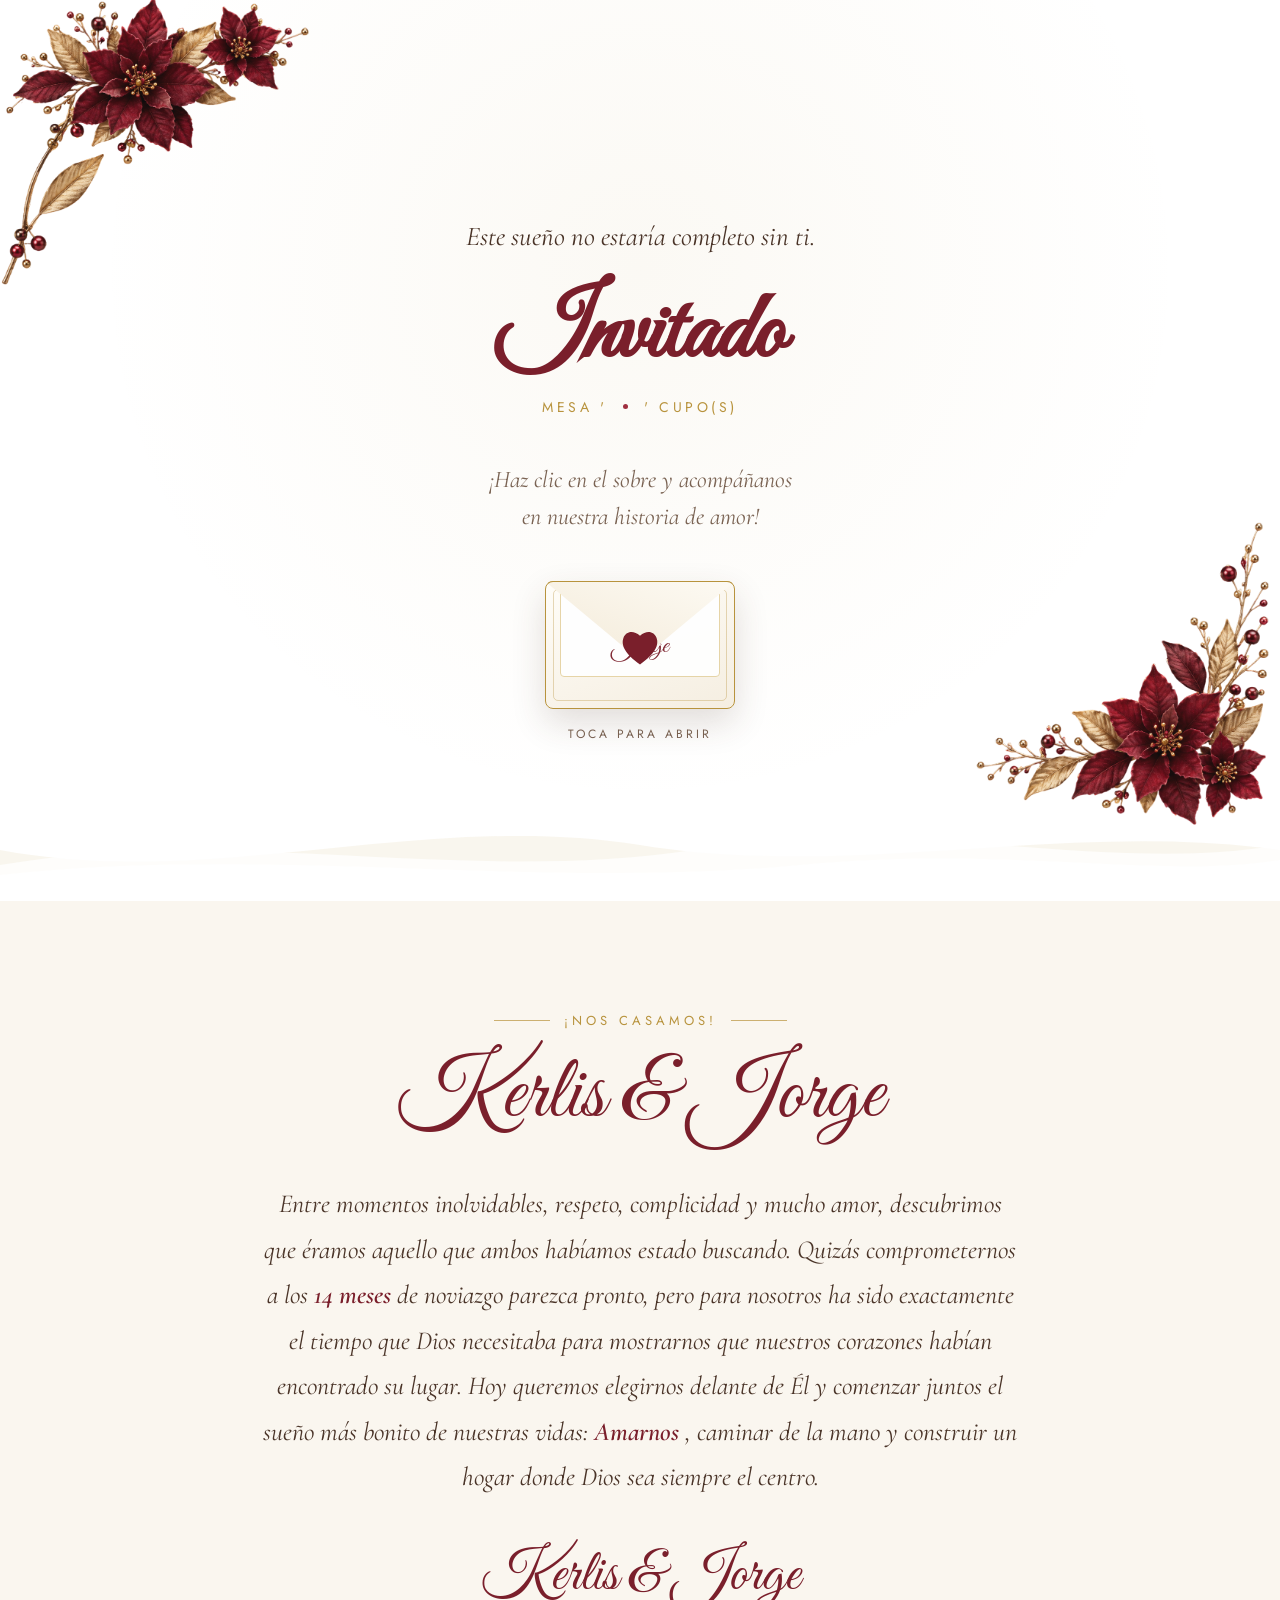
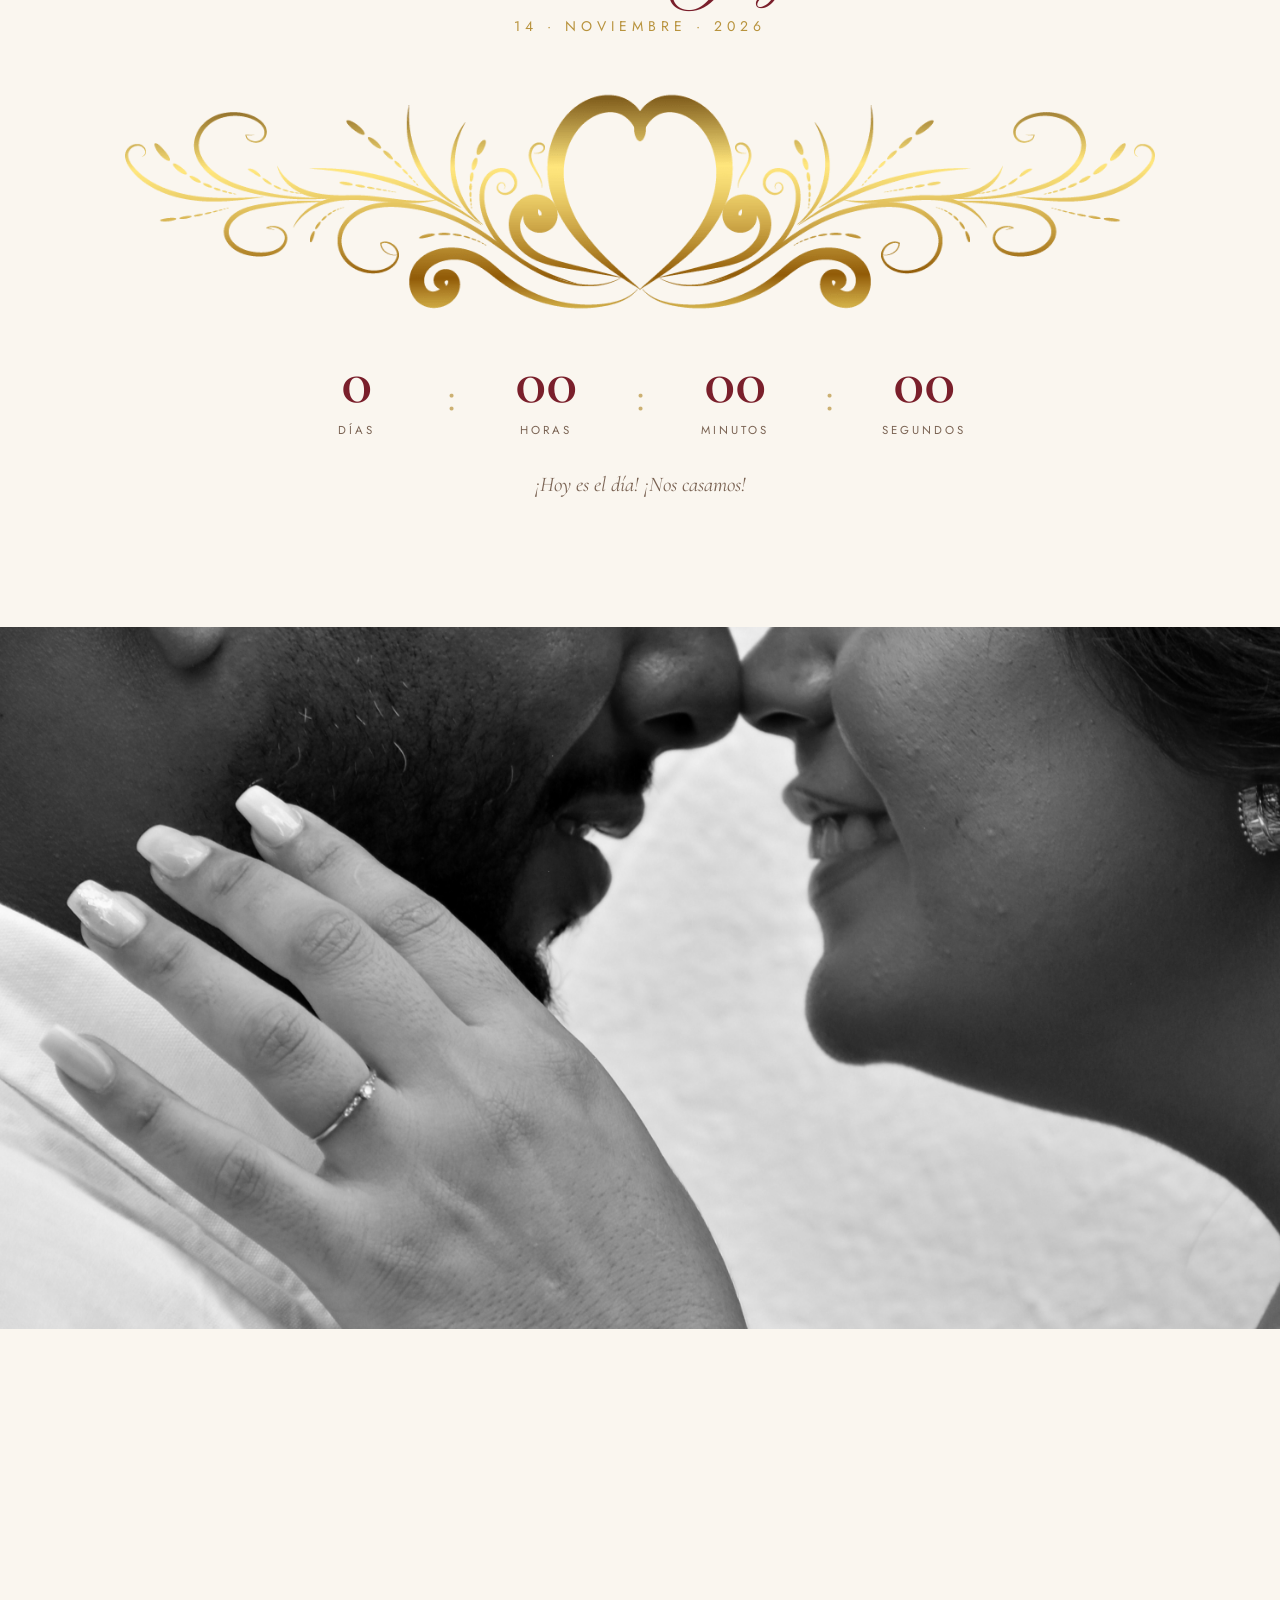
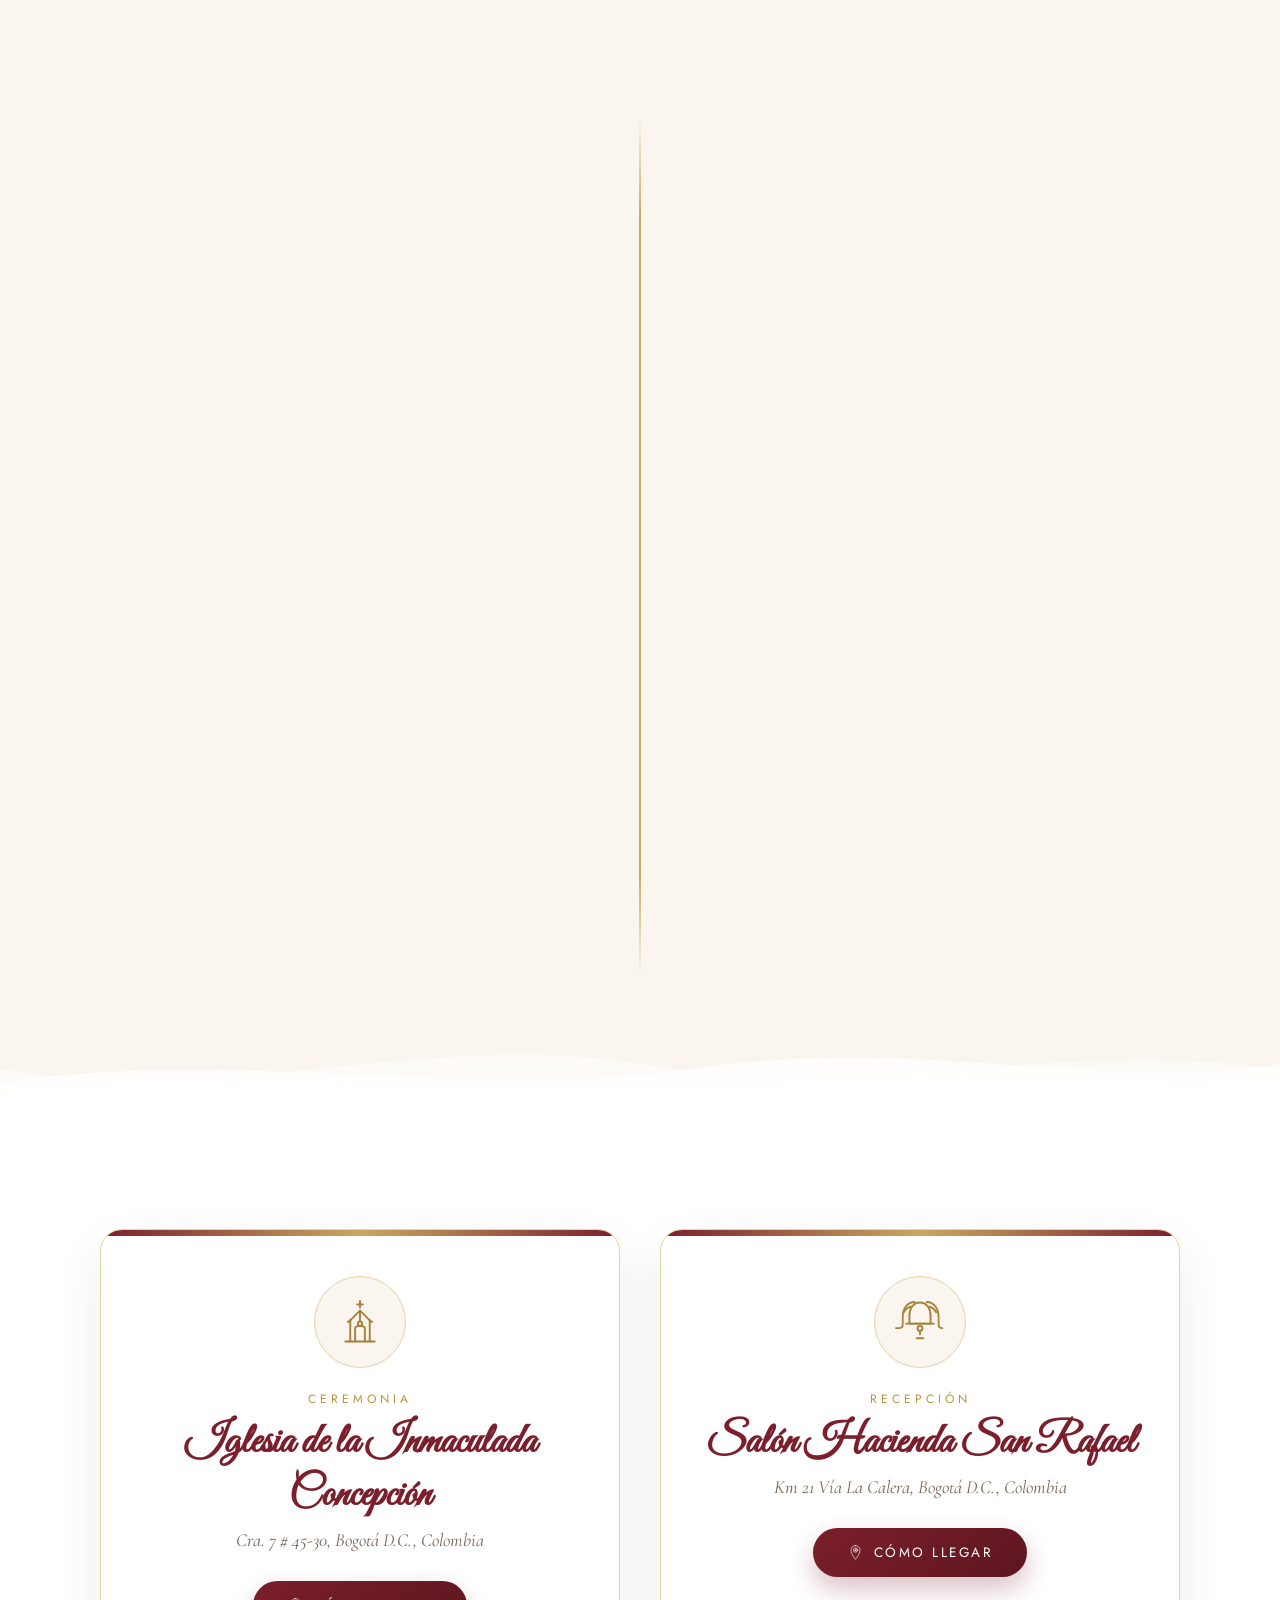
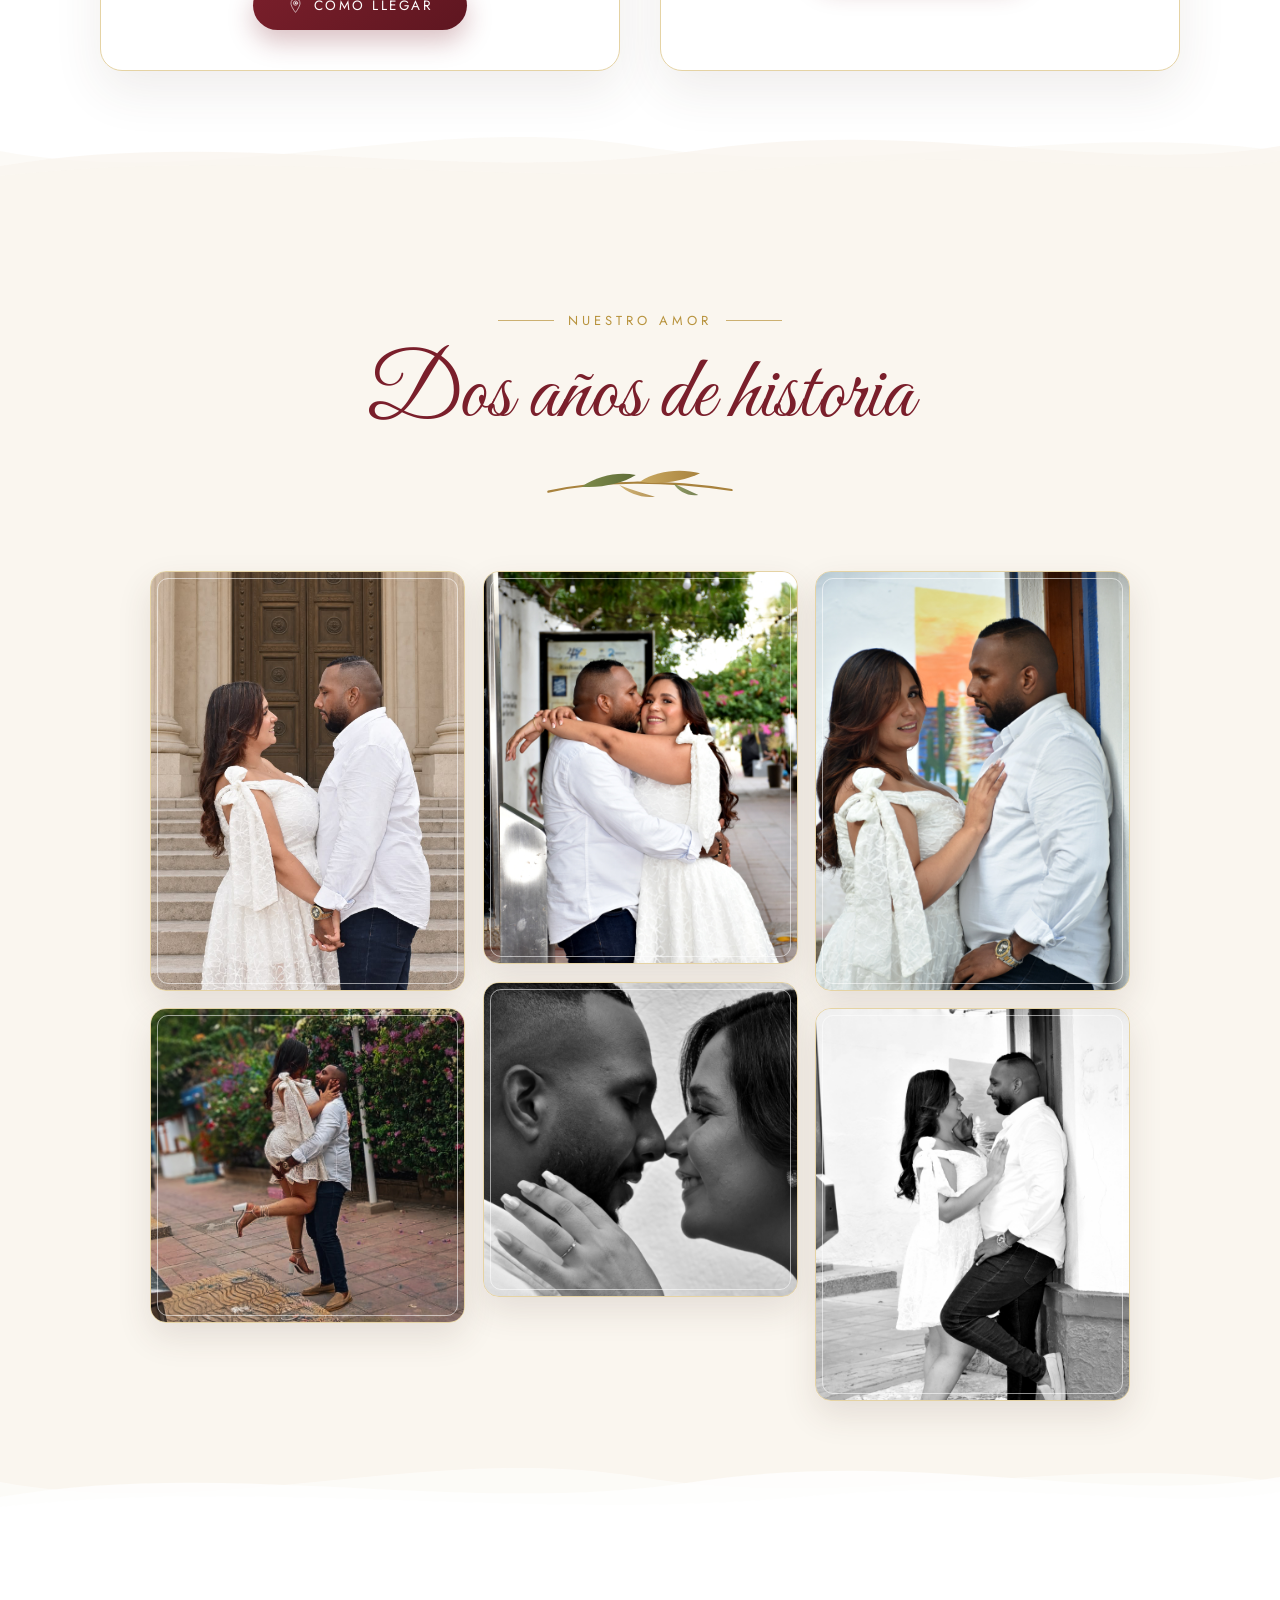
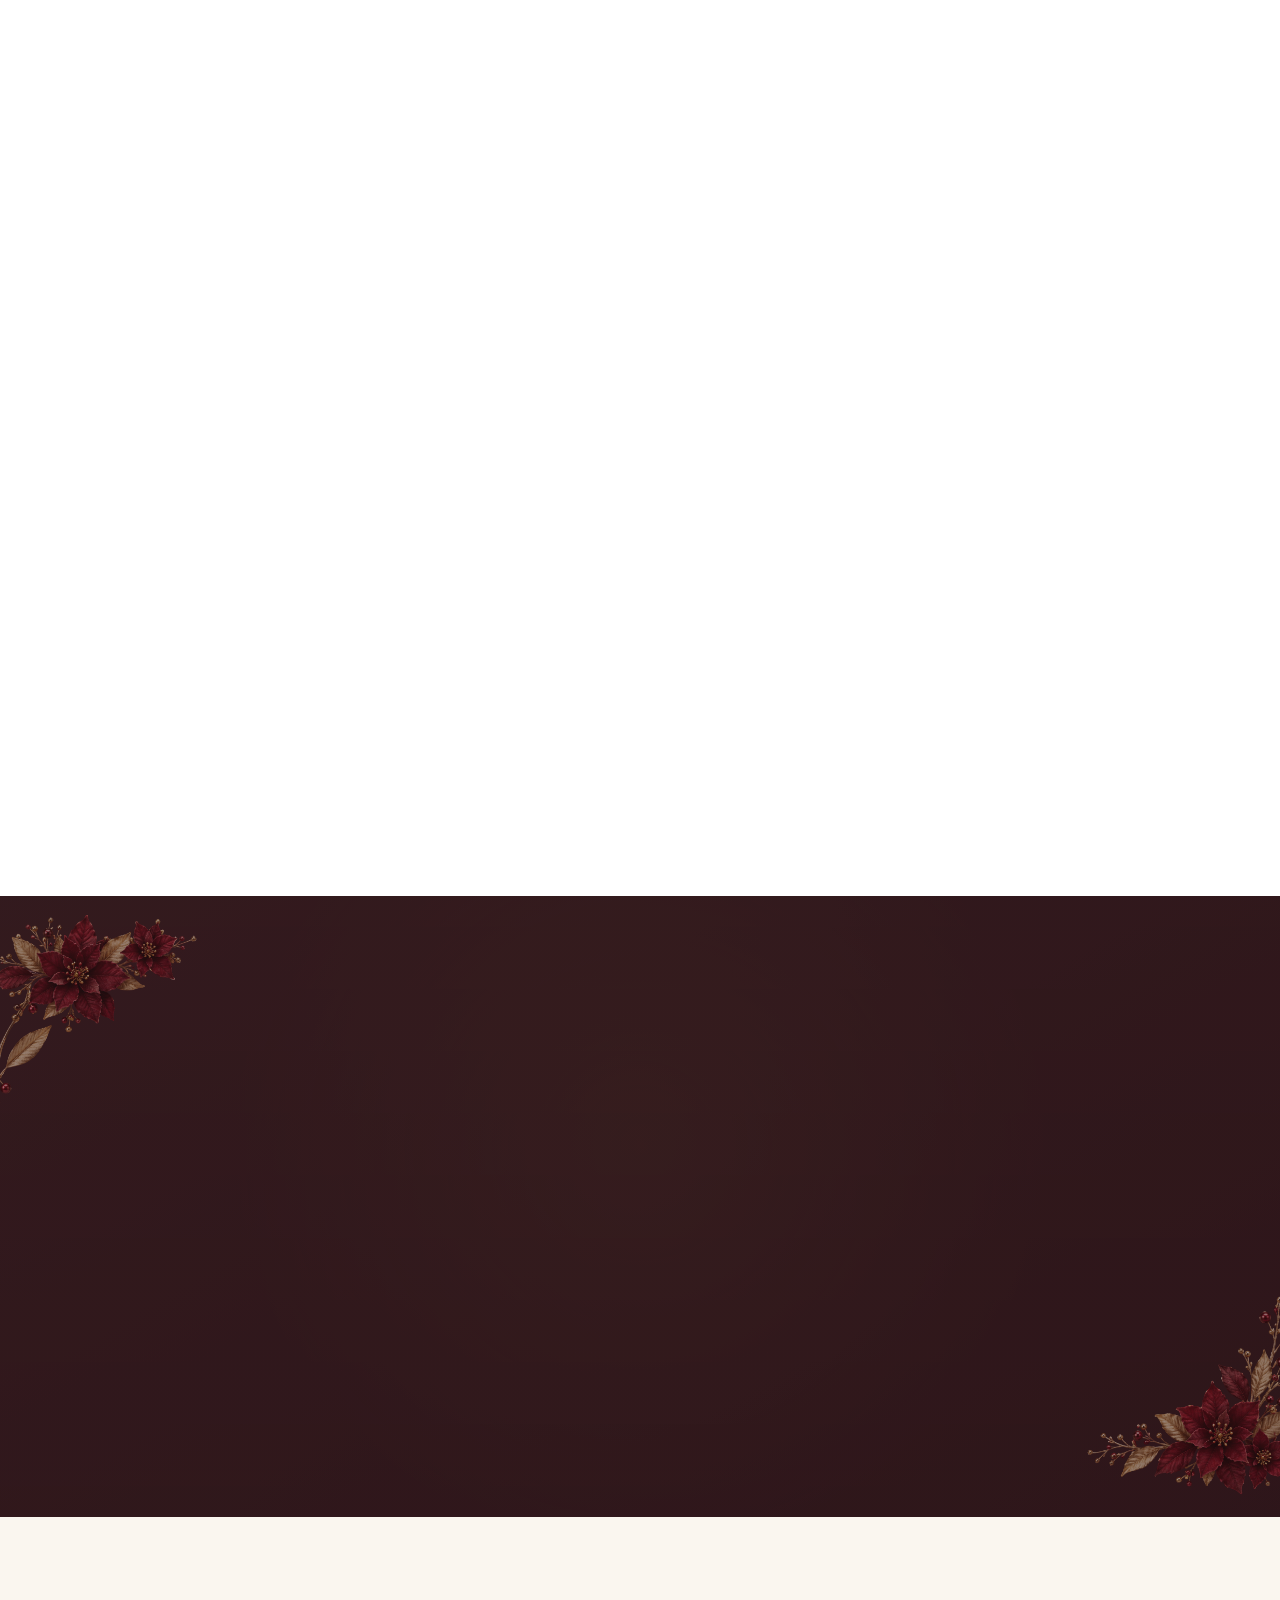
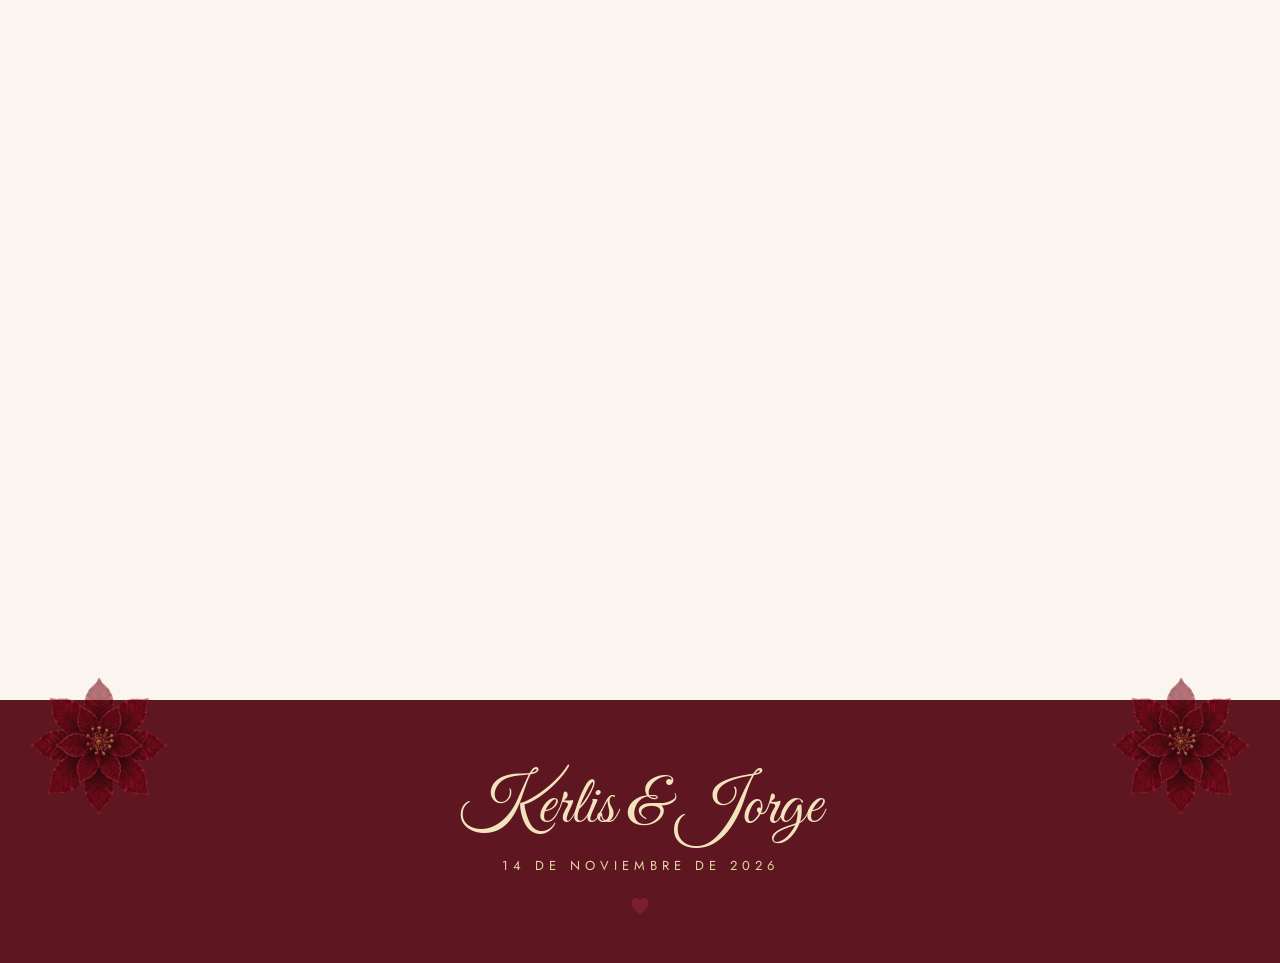
==== invitacion.html @ 8ec50ce2 "first commit" ====
<!DOCTYPE html>
<html lang="es">
<head>
  <meta charset="UTF-8">
  <meta name="viewport" content="width=device-width, initial-scale=1.0">
  <title>Kerlis &amp; Jorge ' Nuestra Boda</title>
  <meta name="description" content="Invitación virtual a la boda de Kerlis y Jorge ' 14 de noviembre de 2026.">
  <link rel="preconnect" href="https://fonts.googleapis.com">
  <link rel="preconnect" href="https://fonts.gstatic.com" crossorigin>
  <link rel="stylesheet" href="css/styles.css">
  <link rel="shortcut icon" href="./assets/img/jk-logo.png" type="image/png-icon">
</head>
<body>

  <!-- ==================================================
       1. OVERLAY DE INVITACIíÓN
  ==================================================== -->
  <div id="overlay" role="dialog" aria-label="Invitación de boda">
    <img class="overlay-flor sup-izq" src="assets/img/flor1.png" alt="" aria-hidden="true">
    <img class="overlay-flor inf-der" src="assets/img/flor2.png" alt="" aria-hidden="true">

    <div class="overlay-contenido">
      <p class="overlay-saludo">Este sueño no estarí­a completo sin ti.</p>
      <h1 class="overlay-nombre" data-campo="nombre">Invitado</h1>
      <p class="overlay-detalles">
        <span>Mesa <span data-campo="mesa">'</span></span>
        <span class="dot" aria-hidden="true"></span>
        <span><span data-campo="cupos">'</span> cupo(s)</span>
      </p>
      <p class="overlay-instruccion"> ¡Haz clic en el sobre y acompáñanos<br>en nuestra historia de amor!</p>

      <div class="sobre-contenedor" id="sobre">
        <div class="sobre">
          <div class="sobre-cuerpo"></div>
          <div class="sobre-contenido-interno">Kerlis &amp; Jorge</div>
          <div class="sobre-solapa"></div>
          <div class="sobre-sello">
            <img src="assets/svg/icono-corazon.svg" alt="" aria-hidden="true">
          </div>
        </div>
      </div>
      <p class="sobre-texto">Toca para abrir</p>
    </div>

    <!-- Ondas inferiores: la del frente es blanca como la sección de video -->
    <div class="ondas" aria-hidden="true">
      <svg viewBox="0 0 1440 110" preserveAspectRatio="none">
        <path d="M0,60 C240,100 480,20 720,55 C960,90 1200,30 1440,60 L1440,110 L0,110 Z" fill="#f5eee1" opacity="0.55"/>
      </svg>
      <svg viewBox="0 0 1440 110" preserveAspectRatio="none">
        <path d="M0,75 C260,35 520,95 780,60 C1040,25 1240,85 1440,55 L1440,110 L0,110 Z" fill="#ffffff" opacity="0.8"/>
      </svg>
      <svg viewBox="0 0 1440 110" preserveAspectRatio="none">
        <path d="M0,85 C300,55 600,100 900,75 C1140,55 1300,90 1440,70 L1440,110 L0,110 Z" fill="#ffffff"/>
      </svg>
    </div>
  </div>

  <!-- Indicador de scroll hacia abajo -->
  <div id="indicador-scroll" role="button" tabindex="0" aria-label="Desliza abajo">
    <svg viewBox="0 0 24 24" fill="none" stroke="#7a1f2b" stroke-width="2.2" stroke-linecap="round" stroke-linejoin="round" aria-hidden="true">
      <path d="M6 9 L12 15 L18 9"/>
    </svg>
  </div>

  <!-- Aviso si no hay nombre en la URL -->
  <div id="aviso-sin-nombre" style="display:none; position:fixed; top:14px; left:50%; transform:translateX(-50%); z-index:999; background:#7a1f2b; color:#fff; font-family:var(--font-sans); font-size:13px; letter-spacing:1px; padding:12px 22px; border-radius:999px; box-shadow:0 10px 30px rgba(0,0,0,0.25);">
    Invitación sin personalizar ' comparte tu link con ?nombre=TuNombre
  </div>

  <!-- ==================================================
       2. VIDEO
  ==================================================== -->
  <section class="seccion-video" aria-label="Video de la boda">
    <div class="contenedor">
      <div class="video-marco reveal" style="--reveal-delay:.3s">
        <!-- ==================================================
             REEMPLAZA EL SOURCE CON TU VIDEO VERTICAL (9:16)
             Ej: <source src="assets/img/video-boda.mp4" type="video/mp4">
        ==================================================== -->
        <video id="video-boda" playsinline muted loop preload="metadata">
          <source src="assets/video/video-boda.mp4" type="video/mp4">
           
        </video>
      </div>
    <!-- Ondas hacia la sección de nuestro amor (descripcion) -->
    <div class="ondas" aria-hidden="true">
      <svg viewBox="0 0 1440 110" preserveAspectRatio="none">
        <path d="M0,60 C240,100 480,20 720,55 C960,90 1200,30 1440,60 L1440,110 L0,110 Z" fill="#faf6ef" opacity="0.55"/>
      </svg>
      <svg viewBox="0 0 1440 110" preserveAspectRatio="none">
        <path d="M0,75 C260,35 520,95 780,60 C1040,25 1240,85 1440,55 L1440,110 L0,110 Z" fill="#faf6ef" opacity="0.8"/>
      </svg>
      <svg viewBox="0 0 1440 110" preserveAspectRatio="none">
        <path d="M0,85 C300,55 600,100 900,75 C1140,55 1300,90 1440,70 L1440,110 L0,110 Z" fill="#faf6ef"/>
      </svg>
    </div>
      </div>
  </section>

  <!-- ==================================================
       3. DESCRIPCIíÓN + TEMPORIZADOR
  ==================================================== -->
  <section class="seccion seccion-crema seccion-descripcion" aria-label="Descripción del evento">
    <div class="contenedor">
      <p class="etiqueta reveal"> ¡Nos casamos!</p>
      <h2 class="titulo-script reveal" style="--reveal-delay:.15s; margin-top:16px;">Kerlis &amp; Jorge</h2>

      <p class="descripcion-texto reveal" style="--reveal-delay:.3s">
        Entre momentos inolvidables, respeto, complicidad y mucho amor, descubrimos que éramos aquello que ambos habíamos estado buscando.
        Quizás comprometernos a los <strong>14 meses </strong> de noviazgo parezca pronto, pero para nosotros ha sido exactamente el tiempo que Dios necesitaba para mostrarnos que nuestros corazones habían encontrado su lugar.
        Hoy queremos elegirnos delante de Él y comenzar juntos el sueño más bonito de nuestras vidas:
        <strong> Amarnos </strong>, caminar de la mano y construir un hogar donde Dios sea siempre el centro.
      </p>

      <div class="descripcion-firma reveal" style="--reveal-delay:.45s">
        <span class="script">Kerlis &amp; Jorge</span>
        <span class="fecha">14  · Noviembre  · 2026</span>
      </div>

      <div>
        <img src="./assets/img/adorno-corazon.png" alt="" srcset="">
      </div>

      <div class="contador reveal" style="--reveal-delay:.55s" id="contador" aria-label="Cuenta regresiva">
        <div class="contador-item">
          <div class="contador-numero">0</div>
          <div class="contador-label">Dí­as</div>
        </div>
        <div class="contador-separador" aria-hidden="true">:</div>
        <div class="contador-item">
          <div class="contador-numero">00</div>
          <div class="contador-label">Horas</div>
        </div>
        <div class="contador-separador" aria-hidden="true">:</div>
        <div class="contador-item">
          <div class="contador-numero">00</div>
          <div class="contador-label">Minutos</div>
        </div>
        <div class="contador-separador" aria-hidden="true">:</div>
        <div class="contador-item">
          <div class="contador-numero">00</div>
          <div class="contador-label">Segundos</div>
        </div>
      </div>
      <p class="contador-final" id="contador-final">Faltan muy poco para el gran dí­a</p>
    </div>
  </section>

  <!-- ==================================================
       4. FOTO PRINCIPAL ' PAPEL ROTO
  ==================================================== -->
  <section class="seccion-foto" aria-label="Foto de los novios">
    <div class="ondas">
      <img src="./assets/img/papel_rasgado_ar.png" alt="" srcset="">
    </div>
    <div class="foto-principal">
      <!-- ==================================================
           REEMPLAZA CON LA FOTO DE LOS NOVIOS:
           ==================================================== -->
          <img src="assets/img/fotos/DSC_1949 copia.jpeg" alt="Kerlis y Jorge">

    </div>
    <div class="ondas">
      <img src="./assets/img/papel_rasgado_ab.png" alt="" srcset="">
    </div>
  </section>

  <!-- ==================================================
       5. ITINERARIO
  ==================================================== -->
  <section class="seccion seccion-crema seccion-itinerario" aria-label="Itinerario del evento">
    <div class="contenedor">
      <p class="etiqueta reveal">Itinerario</p>
      <h2 class="titulo-script reveal" style="--reveal-delay:.15s; margin-top:16px;">Nuestro gran dí­a</h2>
      <img class="ramita reveal" style="--reveal-delay:.25s" src="assets/svg/ramita.svg" alt="" aria-hidden="true">

      <div class="itinerario-lista" id="itinerario-lista"><!-- se llena con JS --></div>
    </div>

    <!-- Ondas hacia la sección de direcciones (blanca) -->
    <div class="ondas" aria-hidden="true">
      <svg viewBox="0 0 1440 110" preserveAspectRatio="none">
        <path d="M0,60 C240,100 480,20 720,55 C960,90 1200,30 1440,60 L1440,110 L0,110 Z" fill="#ffffff" opacity="0.55"/>
      </svg>
      <svg viewBox="0 0 1440 110" preserveAspectRatio="none">
        <path d="M0,75 C260,35 520,95 780,60 C1040,25 1240,85 1440,55 L1440,110 L0,110 Z" fill="#ffffff" opacity="0.8"/>
      </svg>
      <svg viewBox="0 0 1440 110" preserveAspectRatio="none">
        <path d="M0,85 C300,55 600,100 900,75 C1140,55 1300,90 1440,70 L1440,110 L0,110 Z" fill="#ffffff"/>
      </svg>
    </div>
  </section>

  <!-- ==================================================
       6. DIRECCIONES
  ==================================================== -->
  <section class="seccion seccion-blanca seccion-direcciones" aria-label="Direcciones">
    <div class="contenedor" id="direcciones-contenedor"><!-- se llena con JS --></div>

    <!-- Ondas hacia la sección de nuestro amor (crema) -->
    <div class="ondas" aria-hidden="true">
      <svg viewBox="0 0 1440 110" preserveAspectRatio="none">
        <path d="M0,60 C240,100 480,20 720,55 C960,90 1200,30 1440,60 L1440,110 L0,110 Z" fill="#faf6ef" opacity="0.55"/>
      </svg>
      <svg viewBox="0 0 1440 110" preserveAspectRatio="none">
        <path d="M0,75 C260,35 520,95 780,60 C1040,25 1240,85 1440,55 L1440,110 L0,110 Z" fill="#faf6ef" opacity="0.8"/>
      </svg>
      <svg viewBox="0 0 1440 110" preserveAspectRatio="none">
        <path d="M0,85 C300,55 600,100 900,75 C1140,55 1300,90 1440,70 L1440,110 L0,110 Z" fill="#faf6ef"/>
      </svg>
    </div>
  </section>

  <!-- ==================================================
       7. NUESTRO AMOR ' MOSAICO
  ==================================================== -->
  <section class="seccion seccion-crema seccion-amor" aria-label="Nuestro amor">
    <div class="contenedor">
      <p class="etiqueta reveal">Nuestro amor</p>
      <h2 class="titulo-script reveal" style="--reveal-delay:.15s; margin-top:16px;">Dos años de historia</h2>
      <img class="ramita reveal" style="--reveal-delay:.25s" src="assets/svg/ramita.svg" alt="" aria-hidden="true">

      <div class="mosaico">
        <div class="mosaico-item reveal mosaico-foto-1" style="--reveal-delay:.5s"><img src="assets/img/fotos/5ddb8d38-c09d-45ca-bfd3-2953fd0db373.jpeg" alt=""></div>
        <div class="mosaico-item reveal mosaico-foto-2" style="--reveal-delay:.1s"><img src="assets/img/fotos/58ff685e-831a-40f4-9503-2b99c45d3065.jpeg" alt=""></div>
        <div class="mosaico-item reveal mosaico-foto-3" style="--reveal-delay:.2s"><img src="assets/img/fotos/DSC_1945.jpeg" alt=""></div>
        <div class="mosaico-item reveal mosaico-foto-4" style="--reveal-delay:.15s"><img src="assets/img/fotos/DSC_1949 copia.jpeg" alt=""></div>
        <div class="mosaico-item reveal mosaico-foto-5" style="--reveal-delay:.25s"><img src="assets/img/fotos/DSC_1950.jpeg" alt=""></div>
        <div class="mosaico-item reveal mosaico-foto-6" style="--reveal-delay:.3s"><img src="assets/img/fotos/DSC_1955 copia.jpeg" alt=""></div>
      </div>
    </div>

    <!-- Ondas hacia consideraciones (blanca) -->
    <div class="ondas" aria-hidden="true">
      <svg viewBox="0 0 1440 110" preserveAspectRatio="none">
        <path d="M0,60 C240,100 480,20 720,55 C960,90 1200,30 1440,60 L1440,110 L0,110 Z" fill="#ffffff" opacity="0.55"/>
      </svg>
      <svg viewBox="0 0 1440 110" preserveAspectRatio="none">
        <path d="M0,75 C260,35 520,95 780,60 C1040,25 1240,85 1440,55 L1440,110 L0,110 Z" fill="#ffffff" opacity="0.8"/>
      </svg>
      <svg viewBox="0 0 1440 110" preserveAspectRatio="none">
        <path d="M0,85 C300,55 600,100 900,75 C1140,55 1300,90 1440,70 L1440,110 L0,110 Z" fill="#ffffff"/>
      </svg>
    </div>
  </section>

  <!-- ==================================================
       8. CONSIDERACIONES
  ==================================================== -->
  <section class="seccion seccion-blanca seccion-consideraciones" aria-label="Consideraciones">
    <div class="contenedor">
      <p class="etiqueta reveal">Consideraciones</p>
      <h2 class="titulo-script reveal" style="--reveal-delay:.15s; margin-top:16px;">Para tener en cuenta</h2>

      <div class="dresscode-grid">
        <div class="dresscode-tarjeta reveal">
          <img class="icono" src="assets/svg/icono-corbata.svg" alt="Icono de corbata" aria-hidden="true">
          <h3 class="dresscode-titulo">Hombres</h3>
          <p class="dresscode-texto">Guayabera.</p>
        </div>
        <div class="dresscode-tarjeta reveal" style="--reveal-delay:.15s">
          <img class="icono" src="assets/svg/icono-vestido.svg" alt="Icono de vestido" aria-hidden="true">
          <h3 class="dresscode-titulo">Mujeres</h3>
          <p class="dresscode-texto">Vestido. Evitar el color _______</p>
        </div>
      </div>

      <div class="musica-bloque reveal" style="--reveal-delay:.25s">
        <img class="icono" src="assets/svg/icono-musica.svg" alt="Icono de música" aria-hidden="true">
        <p class="musica-texto">
          <strong> ¡Ayúdanos para que nuestra boda sea inolvidable!</strong><br>
          Agrega la música que deseas escuchar dando clic en el botón.
        </p>
        <button type="button" class="boton" data-enlace="musica">
          <img src="assets/svg/icono-musica.svg" alt="" aria-hidden="true">
          Sugerir canción
        </button>
      </div>
    </div>
  </section>

  <!-- ==================================================
       9. COMPARTE FOTOS
  ==================================================== -->
  <section class="seccion-compartir" aria-label="Comparte fotos">
    <!-- ==================================================
         OPCIONAL: reemplaza el fondo con una foto de los novios:
         style="background-image: linear-gradient(...), url('assets/img/foto-compartir.jpg')"
    ==================================================== -->
    <img class="compartir-flor si" src="assets/img/flor1.png" alt="" aria-hidden="true">
    <img class="compartir-flor id" src="assets/img/flor2.png" alt="" aria-hidden="true">

    <div class="compartir-contenido">
      <div class="compartir-icono reveal">
        <svg viewBox="0 0 64 64" fill="none" stroke="#c9a961" stroke-width="2.4" stroke-linecap="round" stroke-linejoin="round" aria-hidden="true">
          <path d="M8 20 L20 20 L24 14 L40 14 L44 20 L56 20 C58 20 59 21.5 59 23.5 L59 50 C59 52 58 53.5 56 53.5 L8 53.5 C6 53.5 5 52 5 50 L5 23.5 C5 21.5 6 20 8 20 Z"/>
          <circle cx="32" cy="36.5" r="10"/>
          <circle cx="32" cy="36.5" r="4.5"/>
          <path d="M47 26 L49.5 26"/>
        </svg>
      </div>
      <h2 class="compartir-titulo reveal" style="--reveal-delay:.15s">Comparte las fotos de la boda</h2>
      <div class="reveal" style="--reveal-delay:.3s">
        <span class="compartir-hashtag">#KerlisYJorge</span>
        <p class="compartir-nota">Etiquétanos en Instagram para ver tus fotos en nuestro mosaico.</p>
      </div>
    </div>
  </section>

  <!-- ==================================================
       10. CONFIRMAR ASISTENCIA
  ==================================================== -->
  <section class="seccion seccion-crema seccion-confirmacion" aria-label="Confirmar asistencia">
    <div class="contenedor">
      <p class="etiqueta reveal">RSVP</p>
      <h2 class="titulo-script reveal" style="--reveal-delay:.15s; margin-top:16px;">Confirma tu asistencia</h2>

      <p class="confirmacion-texto reveal" style="--reveal-delay:.3s">
        Para nosotros es muy importante que confirmes tu asistencia a nuestra boda,
        antes del <span class="fecha-limite">14 de octubre de 2026</span>.
      </p>

      <div class="confirmacion-botones reveal" style="--reveal-delay:.45s">
        <button type="button" class="boton" data-enlace="confirmar">
          <img src="assets/svg/icono-calendario.svg" alt="" aria-hidden="true">
          Confirmar asistencia
        </button>
        <button type="button" class="boton boton-dorado" id="boton-pdf">
          <img src="assets/svg/icono-corazon.svg" alt="" aria-hidden="true">
          Descargar invitación en PDF
        </button>
      </div>

      <p class="confirmacion-nombre reveal" style="--reveal-delay:.55s">
        <span aria-hidden="true">Con cariño,</span>
        <span class="script" data-campo="nombre">Kerlis &amp; Jorge</span>
      </p>
    </div>
  </section>

  <!-- ==================================================
       FOOTER
  ==================================================== -->
  <footer class="footer">
    <img class="footer-flor si" src="assets/img/flor-small.png" alt="" aria-hidden="true">
    <img class="footer-flor id" src="assets/img/flor-small.png" alt="" aria-hidden="true">
    <p class="footer-script">Kerlis &amp; Jorge</p>
    <p class="footer-fecha">14 de Noviembre de 2026</p>
    <img class="footer-corazon" src="assets/svg/icono-corazon.svg" alt="" aria-hidden="true">
  </footer>

  <!-- ==================================================
       PLANTILLA PDF (off-screen, se captura con html2canvas)
  ==================================================== -->
  <div id="pdf-template" aria-hidden="true">
    <div class="pdf-marco">
      <!-- Flores inline: html2canvas no renderiza SVGs cargados via <img> -->
      <svg class="pdf-flor si" viewBox="0 0 420 420" aria-hidden="true">
        <defs>
          <linearGradient id="pdf-petalo" x1="0" y1="0" x2="1" y2="1">
            <stop offset="0" stop-color="#8e2434"/><stop offset="0.55" stop-color="#7a1f2b"/><stop offset="1" stop-color="#5e1620"/>
          </linearGradient>
          <linearGradient id="pdf-petalo2" x1="0" y1="0" x2="0" y2="1">
            <stop offset="0" stop-color="#a03040"/><stop offset="1" stop-color="#7a1f2b"/>
          </linearGradient>
          <linearGradient id="pdf-hoja" x1="0" y1="0" x2="1" y2="1">
            <stop offset="0" stop-color="#c9a961"/><stop offset="1" stop-color="#a8823d"/>
          </linearGradient>
          <linearGradient id="pdf-hojaV" x1="0" y1="0" x2="1" y2="0">
            <stop offset="0" stop-color="#7d8a4a"/><stop offset="1" stop-color="#5f6d38"/>
          </linearGradient>
        </defs>
        <path d="M20 400 C60 320 30 260 80 200 C120 150 150 130 175 110" fill="none" stroke="#a8823d" stroke-width="4" stroke-linecap="round"/>
        <path d="M80 200 C60 150 70 100 110 60" fill="none" stroke="#a8823d" stroke-width="3.5" stroke-linecap="round"/>
        <path d="M175 110 C220 70 270 55 320 60" fill="none" stroke="#a8823d" stroke-width="3.5" stroke-linecap="round"/>
        <path d="M60 300 C100 285 130 250 135 210 C100 225 70 260 60 300 Z" fill="url(#pdf-hoja)"/>
        <path d="M95 160 C60 150 40 120 38 85 C75 95 98 125 95 160 Z" fill="url(#pdf-hojaV)"/>
        <path d="M230 85 C265 60 305 55 335 70 C305 90 265 98 230 85 Z" fill="url(#pdf-hoja)"/>
        <g fill="#7a1f2b">
          <circle cx="52" cy="330" r="7"/><circle cx="72" cy="345" r="6"/>
          <circle cx="36" cy="352" r="6"/><circle cx="60" cy="362" r="5"/>
        </g>
        <g transform="translate(175 110)">
          <g fill="url(#pdf-petalo)">
            <ellipse cx="0" cy="-46" rx="24" ry="48"/>
            <ellipse cx="0" cy="-46" rx="24" ry="48" transform="rotate(45)"/>
            <ellipse cx="0" cy="-46" rx="24" ry="48" transform="rotate(90)"/>
            <ellipse cx="0" cy="-46" rx="24" ry="48" transform="rotate(135)"/>
            <ellipse cx="0" cy="-46" rx="24" ry="48" transform="rotate(180)"/>
            <ellipse cx="0" cy="-46" rx="24" ry="48" transform="rotate(225)"/>
            <ellipse cx="0" cy="-46" rx="24" ry="48" transform="rotate(270)"/>
            <ellipse cx="0" cy="-46" rx="24" ry="48" transform="rotate(315)"/>
          </g>
          <g fill="url(#pdf-petalo2)" opacity="0.85">
            <ellipse cx="0" cy="-30" rx="14" ry="32"/>
            <ellipse cx="0" cy="-30" rx="14" ry="32" transform="rotate(72)"/>
            <ellipse cx="0" cy="-30" rx="14" ry="32" transform="rotate(144)"/>
            <ellipse cx="0" cy="-30" rx="14" ry="32" transform="rotate(216)"/>
            <ellipse cx="0" cy="-30" rx="14" ry="32" transform="rotate(288)"/>
          </g>
          <circle cx="0" cy="0" r="15" fill="#c9a961"/>
          <circle cx="0" cy="0" r="15" fill="none" stroke="#8f7130" stroke-width="2"/>
          <g fill="#8f7130">
            <circle cx="-5" cy="-5" r="2.2"/><circle cx="5" cy="-5" r="2.2"/>
            <circle cx="0" cy="2" r="2.2"/><circle cx="-5" cy="4" r="2.2"/><circle cx="5" cy="4" r="2.2"/>
            <circle cx="-8" cy="0" r="2.2"/><circle cx="8" cy="0" r="2.2"/>
          </g>
        </g>
        <g transform="translate(320 62)">
          <g fill="url(#pdf-petalo)">
            <ellipse cx="0" cy="-30" rx="16" ry="32"/>
            <ellipse cx="0" cy="-30" rx="16" ry="32" transform="rotate(72)"/>
            <ellipse cx="0" cy="-30" rx="16" ry="32" transform="rotate(144)"/>
            <ellipse cx="0" cy="-30" rx="16" ry="32" transform="rotate(216)"/>
            <ellipse cx="0" cy="-30" rx="16" ry="32" transform="rotate(288)"/>
          </g>
          <circle cx="0" cy="0" r="10" fill="#c9a961"/>
          <circle cx="0" cy="0" r="10" fill="none" stroke="#8f7130" stroke-width="1.6"/>
        </g>
        <g transform="translate(112 58)">
          <g fill="url(#pdf-petalo2)">
            <ellipse cx="0" cy="-20" rx="11" ry="21"/>
            <ellipse cx="0" cy="-20" rx="11" ry="21" transform="rotate(72)"/>
            <ellipse cx="0" cy="-20" rx="11" ry="21" transform="rotate(144)"/>
            <ellipse cx="0" cy="-20" rx="11" ry="21" transform="rotate(216)"/>
            <ellipse cx="0" cy="-20" rx="11" ry="21" transform="rotate(288)"/>
          </g>
          <circle cx="0" cy="0" r="7" fill="#c9a961"/>
        </g>
      </svg>
      <svg class="pdf-flor id" viewBox="0 0 420 420" aria-hidden="true">
        <defs>
          <linearGradient id="pdf-petaloB" x1="0" y1="0" x2="1" y2="1">
            <stop offset="0" stop-color="#8e2434"/><stop offset="0.55" stop-color="#7a1f2b"/><stop offset="1" stop-color="#5e1620"/>
          </linearGradient>
          <linearGradient id="pdf-petalo2B" x1="0" y1="0" x2="0" y2="1">
            <stop offset="0" stop-color="#a03040"/><stop offset="1" stop-color="#7a1f2b"/>
          </linearGradient>
          <linearGradient id="pdf-hojaB" x1="0" y1="0" x2="1" y2="1">
            <stop offset="0" stop-color="#c9a961"/><stop offset="1" stop-color="#a8823d"/>
          </linearGradient>
          <linearGradient id="pdf-hojaVB" x1="0" y1="0" x2="1" y2="0">
            <stop offset="0" stop-color="#7d8a4a"/><stop offset="1" stop-color="#5f6d38"/>
          </linearGradient>
        </defs>
        <g transform="translate(420 420) scale(-1 -1)">
          <path d="M20 400 C60 320 30 260 80 200 C120 150 150 130 175 110" fill="none" stroke="#a8823d" stroke-width="4" stroke-linecap="round"/>
          <path d="M80 200 C60 150 70 100 110 60" fill="none" stroke="#a8823d" stroke-width="3.5" stroke-linecap="round"/>
          <path d="M175 110 C220 70 270 55 320 60" fill="none" stroke="#a8823d" stroke-width="3.5" stroke-linecap="round"/>
          <path d="M60 300 C100 285 130 250 135 210 C100 225 70 260 60 300 Z" fill="url(#pdf-hojaB)"/>
          <path d="M95 160 C60 150 40 120 38 85 C75 95 98 125 95 160 Z" fill="url(#pdf-hojaVB)"/>
          <path d="M230 85 C265 60 305 55 335 70 C305 90 265 98 230 85 Z" fill="url(#pdf-hojaB)"/>
          <g fill="#7a1f2b">
            <circle cx="52" cy="330" r="7"/><circle cx="72" cy="345" r="6"/>
            <circle cx="36" cy="352" r="6"/>
          </g>
          <g transform="translate(175 110)">
            <g fill="url(#pdf-petaloB)">
              <ellipse cx="0" cy="-46" rx="24" ry="48"/>
              <ellipse cx="0" cy="-46" rx="24" ry="48" transform="rotate(45)"/>
              <ellipse cx="0" cy="-46" rx="24" ry="48" transform="rotate(90)"/>
              <ellipse cx="0" cy="-46" rx="24" ry="48" transform="rotate(135)"/>
              <ellipse cx="0" cy="-46" rx="24" ry="48" transform="rotate(180)"/>
              <ellipse cx="0" cy="-46" rx="24" ry="48" transform="rotate(225)"/>
              <ellipse cx="0" cy="-46" rx="24" ry="48" transform="rotate(270)"/>
              <ellipse cx="0" cy="-46" rx="24" ry="48" transform="rotate(315)"/>
            </g>
            <g fill="url(#pdf-petalo2B)" opacity="0.85">
              <ellipse cx="0" cy="-30" rx="14" ry="32"/>
              <ellipse cx="0" cy="-30" rx="14" ry="32" transform="rotate(72)"/>
              <ellipse cx="0" cy="-30" rx="14" ry="32" transform="rotate(144)"/>
              <ellipse cx="0" cy="-30" rx="14" ry="32" transform="rotate(216)"/>
              <ellipse cx="0" cy="-30" rx="14" ry="32" transform="rotate(288)"/>
            </g>
            <circle cx="0" cy="0" r="15" fill="#c9a961"/>
            <circle cx="0" cy="0" r="15" fill="none" stroke="#8f7130" stroke-width="2"/>
          </g>
          <g transform="translate(320 62)">
            <g fill="url(#pdf-petaloB)">
              <ellipse cx="0" cy="-30" rx="16" ry="32"/>
              <ellipse cx="0" cy="-30" rx="16" ry="32" transform="rotate(72)"/>
              <ellipse cx="0" cy="-30" rx="16" ry="32" transform="rotate(144)"/>
              <ellipse cx="0" cy="-30" rx="16" ry="32" transform="rotate(216)"/>
              <ellipse cx="0" cy="-30" rx="16" ry="32" transform="rotate(288)"/>
            </g>
            <circle cx="0" cy="0" r="10" fill="#c9a961"/>
          </g>
          <g transform="translate(112 58)">
            <g fill="url(#pdf-petalo2B)">
              <ellipse cx="0" cy="-20" rx="11" ry="21"/>
              <ellipse cx="0" cy="-20" rx="11" ry="21" transform="rotate(72)"/>
              <ellipse cx="0" cy="-20" rx="11" ry="21" transform="rotate(144)"/>
              <ellipse cx="0" cy="-20" rx="11" ry="21" transform="rotate(216)"/>
              <ellipse cx="0" cy="-20" rx="11" ry="21" transform="rotate(288)"/>
            </g>
            <circle cx="0" cy="0" r="7" fill="#c9a961"/>
          </g>
        </g>
      </svg>
      <p class="pdf-titulo">Kerlis &amp; Jorge</p>
      <p class="pdf-fecha">14 de Noviembre de 2026</p>
      <img class="pdf-ramita" src="assets/svg/ramita.svg" alt="">
      <p class="pdf-para">Invitación para</p>
      <p class="pdf-nombre" data-campo="nombre">Invitado</p>
      <p class="pdf-detalles">Mesa <span data-campo="mesa">'</span>  · <span data-campo="cupos">'</span> cupo(s)</p>
      <div class="pdf-divisor"></div>
      <p class="pdf-sub">Itinerario</p>
      <div id="pdf-itinerario"></div>
      <div class="pdf-divisor"></div>
      <p class="pdf-sub">Direcciones</p>
      <div id="pdf-direcciones"></div>
      <div class="pdf-divisor"></div>
      <p class="pdf-hashtag">#KerlisYJorge</p>
      <p class="pdf-nota">Vestido formal  · Comparte tus fotos con nuestro hashtag</p>
    </div>
  </div>

  <script src="https://cdnjs.cloudflare.com/ajax/libs/jspdf/2.5.1/jspdf.umd.min.js"></script>
  <script src="https://cdnjs.cloudflare.com/ajax/libs/html2canvas/1.4.1/html2canvas.min.js"></script>
  <script src="js/invitacion.js"></script>
</body>
</html>
---- css/styles.css ----
/* ============================================================
   KERLIS & JORGE — Invitación de Boda Virtual
   ============================================================ */

@import url('https://fonts.googleapis.com/css2?family=Great+Vibes&family=Cormorant+Garamond:ital,wght@0,400;0,500;0,600;1,400;1,500&family=Jost:wght@300;400;500&display=swap');

:root {
  --burdeos: #7a1f2b;
  --burdeos-oscuro: #5e1620;
  --burdeos-claro: #a03040;
  --dorado: #b8933d;
  --dorado-claro: #c9a961;
  --dorado-suave: #e5d3a4;
  --crema: #faf6ef;
  --crema-2: #f5eee1;
  --blanco: #ffffff;
  --tinta: #4a3428;
  --tinta-suave: #7a6353;
  --font-script: 'Great Vibes', cursive;
  --font-serif: 'Cormorant Garamond', serif;
  --font-sans: 'Jost', sans-serif;
}

* { margin: 0; padding: 0; box-sizing: border-box; }

html { scroll-behavior: smooth; }

body {
  font-family: var(--font-serif);
  color: var(--tinta);
  background: var(--blanco);
  overflow-x: hidden;
  -webkit-font-smoothing: antialiased;
}

img { max-width: 100%; display: block; }

::selection { background: var(--dorado-suave); }

/* ------------------------------------------------------------
   Utilidades
------------------------------------------------------------ */
.script { font-family: var(--font-script); }

.seccion {
  position: relative;
  padding: 110px 24px 130px;
}

.seccion-crema { background: var(--crema); }
.seccion-blanca { background: var(--blanco); }

.contenedor {
  max-width: 1080px;
  margin: 0 auto;
  position: relative;
  z-index: 2;
}

.etiqueta {
  font-family: var(--font-sans);
  font-size: 13px;
  letter-spacing: 4px;
  text-transform: uppercase;
  color: var(--dorado);
  display: flex;
  align-items: center;
  justify-content: center;
  gap: 14px;
}

.etiqueta::before,
.etiqueta::after {
  content: '';
  width: 56px;
  height: 1px;
  background: var(--dorado);
  opacity: 0.7;
}

.titulo-script {
  font-family: var(--font-script);
  font-weight: 400;
  color: var(--burdeos);
  font-size: clamp(52px, 8vw, 88px);
  line-height: 1.15;
  text-align: center;
}

.ramita {
  width: 200px;
  margin: 18px auto 0;
  opacity: 0.95;
}

/* ------------------------------------------------------------
   Animaciones de aparición al hacer scroll
------------------------------------------------------------ */
.reveal {
  opacity: 0;
  transform: translateY(46px);
  transition: opacity 1s cubic-bezier(0.22, 1, 0.36, 1),
              transform 1s cubic-bezier(0.22, 1, 0.36, 1);
  transition-delay: var(--reveal-delay, 0s);
  will-change: opacity, transform;
}
.reveal.visible { opacity: 1; transform: translateY(0); }

.reveal-left { transform: translateX(-56px); }
.reveal-right { transform: translateX(56px); }
.reveal-zoom { transform: scale(0.9); }
.reveal-left.visible, .reveal-right.visible, .reveal-zoom.visible { transform: translate(0) scale(1); }

.reveal-flor { opacity: 0; transform: scale(0.4) rotate(-30deg); transition: all 1.2s cubic-bezier(0.34, 1.56, 0.64, 1); transition-delay: var(--reveal-delay, 0s); }
.reveal-flor.visible { opacity: 1; transform: scale(1) rotate(0); }

@media (prefers-reduced-motion: reduce) {
  .reveal, .reveal-flor { opacity: 1 !important; transform: none !important; transition: none !important; }
}

/* ============================================================
   1. OVERLAY DE INVITACIÓN
================================================================= */
#overlay {
  position: fixed;
  inset: 0;
  z-index: 1000;
  background:
    radial-gradient(ellipse at 50% 30%, rgba(201, 169, 97, 0.07), transparent 60%),
    var(--blanco);
  display: flex;
  flex-direction: column;
  transition: opacity 1.1s ease, visibility 1.1s;
}
#overlay.abierto {
  opacity: 0;
  visibility: hidden;
  pointer-events: none;
}

.overlay-flor {
  position: absolute;
  width: min(340px, 42vw);
  opacity: 0.95;
  pointer-events: none;
}
.overlay-flor.sup-izq { top: -12px; left: -12px; }
.overlay-flor.inf-der { bottom: 60px; right: -12px; }
@media (max-width: 640px) {
  .overlay-flor { width: 190px; }
  .overlay-flor.inf-der { bottom: 90px; }
}

.overlay-contenido {
  flex: 1;
  display: flex;
  flex-direction: column;
  align-items: center;
  justify-content: center;
  text-align: center;
  padding: 80px 28px 20px;
  max-width: 720px;
  width: 100%;
  margin: 0 auto;
  animation: flotar-suave 5s ease-in-out infinite;
}
@keyframes flotar-suave {
  0%, 100% { transform: translateY(0); }
  50% { transform: translateY(-10px); }
}

.overlay-saludo {
  font-style: italic;
  font-size: clamp(20px, 3vw, 27px);
  color: var(--tinta);
  max-width: 560px;
  margin: 0 auto;
  line-height: 1.5;
}

.overlay-nombre {
  font-family: var(--font-script);
  font-size: clamp(58px, 9vw, 96px);
  color: var(--burdeos);
  margin: 26px 0 8px;
  line-height: 1.1;
  word-break: break-word;
}

.overlay-detalles {
  font-family: var(--font-sans);
  font-size: 14px;
  letter-spacing: 3.5px;
  text-transform: uppercase;
  color: var(--dorado);
  display: flex;
  align-items: center;
  justify-content: center;
  gap: 16px;
  flex-wrap: wrap;
}
.overlay-detalles .dot {
  width: 5px; height: 5px;
  border-radius: 50%;
  background: var(--burdeos-claro);
  display: inline-block;
}

.overlay-instruccion {
  margin-top: 44px;
  font-size: clamp(19px, 2.6vw, 24px);
  font-style: italic;
  color: var(--tinta-suave);
  line-height: 1.55;
}

/* --- Sobre animado --- */
.sobre-contenedor {
  margin: 46px auto 0;
  width: 190px;
  height: 128px;
  cursor: pointer;
  position: relative;
  transition: transform 0.35s ease;
  animation: pulse-sobre 2.6s ease-in-out infinite;
}
.sobre-contenedor:hover { transform: scale(1.06); }
@keyframes pulse-sobre {
  0%, 100% { filter: drop-shadow(0 10px 18px rgba(122, 31, 43, 0.18)); }
  50% { filter: drop-shadow(0 16px 28px rgba(122, 31, 43, 0.3)); }
}

.sobre { position: absolute; inset: 0; }
.sobre-cuerpo {
  position: absolute;
  inset: 0;
  background: linear-gradient(160deg, #fffdf8, var(--crema-2));
  border: 1.5px solid var(--dorado);
  border-radius: 8px;
  box-shadow: 0 14px 34px rgba(74, 52, 40, 0.16);
  overflow: hidden;
}
.sobre-cuerpo::after {
  content: '';
  position: absolute;
  inset: 7px;
  border: 1px solid rgba(184, 147, 61, 0.35);
  border-radius: 5px;
  pointer-events: none;
}
.sobre-solapa {
  position: absolute;
  top: 0; left: 0; right: 0;
  height: 62%;
  background: linear-gradient(200deg, #fdfaf3, #f3ead8);
  border: 1.5px solid var(--dorado);
  border-bottom: none;
  border-radius: 8px 8px 0 0;
  clip-path: polygon(0 0, 100% 0, 50% 100%);
  transform-origin: top center;
  transition: transform 0.7s cubic-bezier(0.65, 0, 0.35, 1), opacity 0.7s 0.25s;
  z-index: 3;
}
.sobre-contenido-interno {
  position: absolute;
  top: 12%; left: 8%; right: 8%;
  background: var(--blanco);
  border: 1px solid var(--dorado-suave);
  border-radius: 4px;
  padding: 14px 10px;
  font-family: var(--font-script);
  color: var(--burdeos);
  font-size: 26px;
  z-index: 1;
  transform: translateY(-14px);
  opacity: 0.95;
}
.sobre-sello {
  position: absolute;
  top: 52%; left: 50%;
  transform: translate(-50%, -50%);
  width: 44px; height: 44px;
  z-index: 4;
  transition: opacity 0.5s, transform 0.5s;
}
.sobre-sello svg { width: 100%; height: 100%; }

#overlay.abriendo .sobre-solapa { transform: rotateX(178deg); opacity: 0; }
#overlay.abriendo .sobre-sello { opacity: 0; transform: translate(-50%, -50%) scale(0.4); }
#overlay.abriendo .sobre-contenido-interno { animation: carta-sube 0.9s 0.35s cubic-bezier(0.22, 1, 0.36, 1) forwards; }
@keyframes carta-sube {
  to { transform: translateY(-46px) scale(1.04); opacity: 0; }
}

.sobre-texto {
  margin-top: 16px;
  font-family: var(--font-sans);
  font-size: 12px;
  letter-spacing: 3px;
  text-transform: uppercase;
  color: var(--tinta-suave);
  animation: parpadeo-pista 2s ease-in-out infinite;
}
@keyframes parpadeo-pista { 0%, 100% { opacity: 1; } 50% { opacity: 0.45; } }

/* --- Ondas inferiores del overlay --- */
.ondas {
  position: absolute;
  width: 100%;
  height: 110px;
  flex-shrink: 0;
  pointer-events: none;
  line-height: 0;
  bottom: 0px;
  left: 0px;
}
.ondas svg {
  position: absolute;
  bottom: 0;
  left: 0;
  width: 100%;
  height: 100%;
  display: block;
}

/* --- Indicador de scroll --- */
#indicador-scroll {
  position: fixed;
  bottom: 26px;
  left: 50%;
  transform: translateX(-50%);
  z-index: 900;
  display: none;
  flex-direction: column;
  align-items: center;
  gap: 6px;
  background: rgba(255, 255, 255, 0.92);
  border: 1.5px solid var(--dorado);
  border-radius: 999px;
  padding: 12px 26px 14px;
  box-shadow: 0 12px 30px rgba(74, 52, 40, 0.18);
  cursor: pointer;
  font-family: var(--font-sans);
  font-size: 12px;
  letter-spacing: 3px;
  text-transform: uppercase;
  text-align: center;
  color: var(--burdeos);
  backdrop-filter: blur(6px);
  transition: opacity 0.5s ease, transform 0.5s ease;
}
#indicador-scroll.visible { display: flex; }
#indicador-scroll.oculto { opacity: 0; transform: translateX(-50%) translateY(16px); pointer-events: none; }
#indicador-scroll svg {
  width: 20px;
  height: 20px;
  animation: flecha-baja 1.6s ease-in-out infinite;
}
@keyframes flecha-baja {
  0%, 100% { transform: translateY(0); opacity: 1; }
  50% { transform: translateY(6px); opacity: 0.55; }
}

/* ============================================================
   2. VIDEO
================================================================= */
.seccion-video {
  background: var(--blanco);
  padding: 90px 24px 100px;
  text-align: center;
}
.video-marco {
  position: relative;
  width: min(400px, 82vw);
  margin: 0;
  aspect-ratio: 9 / 16;
  border-radius: 0;
  overflow: hidden;
  background: linear-gradient(165deg, var(--crema), var(--crema-2));
}
.video-marco video {
  width: 100%;
  height: 100%;
  object-fit: cover;
  display: block;
}
.video-placeholder {
  position: absolute;
  inset: 0;
  display: flex;
  flex-direction: column;
  align-items: center;
  justify-content: center;
  gap: 14px;
  color: var(--tinta-suave);
  background:
    radial-gradient(circle at 50% 42%, rgba(201, 169, 97, 0.14), transparent 62%),
    linear-gradient(165deg, var(--crema), var(--crema-2));
  transition: opacity 0.8s ease;
}
.video-placeholder.oculto { opacity: 0; pointer-events: none; }
.video-placeholder .icono-camara-grande { width: 64px; height: 64px; opacity: 0.6; }
.video-placeholder p {
  font-family: var(--font-sans);
  font-size: 12.5px;
  letter-spacing: 2.5px;
  text-transform: uppercase;
  padding: 0 30px;
  line-height: 1.9;
}
.video-placeholder .flor-video { position: absolute; width: 110px; opacity: 0.85; }
.video-placeholder .flor-video.si { top: 6px; left: 6px; }
.video-placeholder .flor-video.id { bottom: 6px; right: 6px; }

/* ============================================================
   3. DESCRIPCIÓN + TEMPORIZADOR
================================================================= */
.seccion-descripcion { text-align: center; }

.descripcion-texto {
  max-width: 760px;
  margin: 34px auto 0;
  font-size: clamp(20px, 2.8vw, 26px);
  line-height: 1.75;
  font-style: italic;
  color: var(--tinta);
}
.descripcion-texto strong { color: var(--burdeos); font-weight: 600; }

.descripcion-firma {
  margin-top: 40px;
  display: flex;
  flex-direction: column;
  align-items: center;
  gap: 4px;
}
.descripcion-firma .script { font-size: clamp(40px, 6vw, 58px); color: var(--burdeos); }
.descripcion-firma .fecha {
  font-family: var(--font-sans);
  letter-spacing: 5px;
  font-size: 14px;
  text-transform: uppercase;
  color: var(--dorado);
}

/* Temporizador */
.contador {
  margin: 0px auto 0;
  display: flex;
  justify-content: center;
  align-items: stretch;
  gap: clamp(12px, 3vw, 30px);
}
.contador-item {
  position: relative;
  min-width: clamp(70px, 15vw, 120px);
  text-align: center;
}
.contador-numero {
  font-family: var(--font-serif);
  font-weight: 600;
  font-size: clamp(44px, 7vw, 64px);
  color: var(--burdeos);
  line-height: 1;
  font-variant-numeric: tabular-nums;
}
.contador-item + .contador-separador { margin-top: 2px; }
.contador-label {
  margin-top: 8px;
  font-family: var(--font-sans);
  font-size: 11.5px;
  letter-spacing: 3px;
  text-transform: uppercase;
  color: var(--tinta-suave);
}
.contador-separador {
  align-self: center;
  font-family: var(--font-serif);
  font-size: clamp(30px, 5vw, 46px);
  color: var(--dorado);
  opacity: 0.7;
}
.contador-final {
  margin-top: 34px;
  font-style: italic;
  font-size: 21px;
  color: var(--tinta-suave);
}

/* ============================================================
   4. FOTO PRINCIPAL — PAPEL ROTO
================================================================= */
.seccion-foto { padding: 0; }

.foto-principal {
  position: relative;
  height: min(78vh, 780px);
  min-height: 480px;
  background:
    radial-gradient(circle at 50% 40%, rgba(201, 169, 97, 0.12), transparent 60%),
    linear-gradient(160deg, #f3ecdd, #e9dfc9);
  overflow: hidden;
}
.foto-principal img { width: 100%; height: 100%; object-fit: cover; }
.foto-placeholder {
  position: absolute;
  inset: 0;
  display: flex;
  flex-direction: column;
  align-items: center;
  justify-content: center;
  gap: 18px;
  color: var(--tinta-suave);
  text-align: center;
  padding: 20px;
}
.foto-placeholder .script { font-size: clamp(40px, 6vw, 62px); color: var(--burdeos); }
.foto-placeholder .nota {
  font-family: var(--font-sans);
  font-size: 12.5px;
  letter-spacing: 3px;
  text-transform: uppercase;
  border: 1px solid var(--dorado-suave);
  border-radius: 999px;
  padding: 10px 22px;
  background: rgba(255, 255, 255, 0.65);
}

/* ============================================================
   5. ITINERARIO
================================================================= */
.seccion-itinerario { text-align: center; }

.itinerario-lista {
  margin: 60px auto 0;
  max-width: 720px;
  position: relative;
  text-align: left;
}
.itinerario-lista::before {
  content: '';
  position: absolute;
  top: 12px;
  bottom: 12px;
  left: 50%;
  width: 2px;
  background: linear-gradient(to bottom, transparent, var(--dorado-claro) 12%, var(--dorado-claro) 88%, transparent);
  transform: translateX(-50%);
}
.itinerario-item {
  position: relative;
  width: 50%;
  padding: 8px 54px 44px 0;
}
.itinerario-item:nth-child(even) {
  margin-left: 50%;
  padding: 8px 0 44px 54px;
}
.itinerario-item::before {
  content: '';
  position: absolute;
  top: 26px;
  right: -7px;
  width: 14px;
  height: 14px;
  border-radius: 50%;
  background: var(--blanco);
  border: 3px solid var(--burdeos);
  z-index: 2;
}
.itinerario-item:nth-child(even)::before { right: auto; left: -7px; }

.itinerario-hora {
  font-family: var(--font-sans);
  font-size: 13px;
  letter-spacing: 3px;
  text-transform: uppercase;
  color: var(--dorado);
  margin-bottom: 6px;
}
.itinerario-titulo {
  font-family: var(--font-script);
  font-size: 38px;
  color: var(--burdeos);
  line-height: 1.2;
}
.itinerario-nota {
  font-style: italic;
  color: var(--tinta-suave);
  font-size: 17.5px;
  margin-top: 4px;
}
.itinerario-icono {
  position: absolute;
  top: 4px;
  right: -30px;
  width: 60px;
  height: 60px;
  background: var(--blanco);
  border: 1.5px solid var(--dorado-suave);
  border-radius: 50%;
  display: flex;
  align-items: center;
  justify-content: center;
  box-shadow: 0 8px 20px rgba(122, 31, 43, 0.1);
  z-index: 2;
}
.itinerario-item:nth-child(even) .itinerario-icono { right: auto; left: -30px; }
.itinerario-icono img { width: 34px; height: 34px; }

@media (max-width: 720px) {
  .itinerario-lista::before { left: 29px; transform: none; }
  .itinerario-item,
  .itinerario-item:nth-child(even) {
    width: 100%;
    margin-left: 0;
    padding: 8px 0 38px 76px;
  }
  .itinerario-item::before,
  .itinerario-item:nth-child(even)::before {
    left: 23px;
    right: auto;
  }
  .itinerario-icono,
  .itinerario-item:nth-child(even) .itinerario-icono {
    left: 0;
    right: auto;
    width: 58px;
    height: 58px;
  }
}

/* ============================================================
   6. DIRECCIONES
================================================================= */
.seccion-direcciones .contenedor {
  display: grid;
  grid-template-columns: repeat(auto-fit, minmax(320px, 1fr));
  gap: 40px;
}
.tarjeta-lugar {
  background: var(--blanco);
  border: 1.5px solid var(--dorado-suave);
  border-radius: 22px;
  padding: 46px 36px 40px;
  text-align: center;
  box-shadow: 0 20px 50px rgba(74, 52, 40, 0.09);
  position: relative;
  overflow: hidden;
}
.tarjeta-lugar::before {
  content: '';
  position: absolute;
  top: 0; left: 0; right: 0;
  height: 6px;
  background: linear-gradient(90deg, var(--burdeos), var(--dorado-claro), var(--burdeos));
}
.lugar-ilustracion {
  width: 92px;
  height: 92px;
  margin: 0 auto 22px;
  border-radius: 50%;
  background: var(--crema);
  border: 1.5px solid var(--dorado-suave);
  display: flex;
  align-items: center;
  justify-content: center;
}
.lugar-ilustracion img { width: 52px; height: 52px; }
.lugar-tipo {
  font-family: var(--font-sans);
  font-size: 12px;
  letter-spacing: 4px;
  text-transform: uppercase;
  color: var(--dorado);
}
.lugar-nombre {
  font-family: var(--font-script);
  font-size: 42px;
  color: var(--burdeos);
  margin: 8px 0 4px;
}
.lugar-direccion {
  font-style: italic;
  color: var(--tinta-suave);
  font-size: 18.5px;
  line-height: 1.55;
  max-width: 320px;
  margin: 0 auto;
}
.boton {
  display: inline-flex;
  align-items: center;
  gap: 10px;
  margin-top: 26px;
  font-family: var(--font-sans);
  font-size: 13.5px;
  letter-spacing: 2.5px;
  text-transform: uppercase;
  text-decoration: none;
  color: var(--blanco);
  background: linear-gradient(140deg, var(--burdeos), var(--burdeos-oscuro));
  padding: 15px 34px;
  border-radius: 999px;
  border: none;
  cursor: pointer;
  transition: transform 0.3s ease, box-shadow 0.3s ease;
  box-shadow: 0 12px 26px rgba(122, 31, 43, 0.28);
}
.boton:hover { transform: translateY(-3px); box-shadow: 0 18px 34px rgba(122, 31, 43, 0.36); }
.boton img { width: 17px; height: 17px; filter: brightness(0) invert(1); }
.boton-dorado {
  background: linear-gradient(140deg, var(--dorado), #9a7a2e);
  box-shadow: 0 12px 26px rgba(154, 122, 46, 0.3);
}
.boton-dorado:hover { box-shadow: 0 18px 34px rgba(154, 122, 46, 0.4); }
.boton-outline {
  background: transparent;
  color: var(--burdeos);
  border: 1.5px solid var(--burdeos);
  box-shadow: none;
}
.boton-outline:hover { background: rgba(122, 31, 43, 0.06); }

/* ============================================================
   7. NUESTRO AMOR — MOSAICO
================================================================= */
.seccion-amor { text-align: center; }
.mosaico {
  margin: 56px auto 0;
  columns: 3;
  column-gap: 18px;
  max-width: 980px;
}
@media (max-width: 760px) { .mosaico { columns: 2; } }
.mosaico-item {
  break-inside: avoid;
  margin-bottom: 18px;
  border-radius: 16px;
  overflow: hidden;
  border: 1.5px solid var(--dorado-suave);
  box-shadow: 0 14px 34px rgba(74, 52, 40, 0.12);
  position: relative;
  background: linear-gradient(150deg, #f3ecdd, #e7dcc4);
}
.mosaico-item img { width: 100%; transition: transform 0.8s cubic-bezier(0.22, 1, 0.36, 1); }
.mosaico-item:hover img { transform: scale(1.06); }
.mosaico-item::after {
  content: '';
  position: absolute;
  inset: 6px;
  border: 1px solid rgba(255, 255, 255, 0.55);
  border-radius: 11px;
  pointer-events: none;
}
.mosaico-foto-1 { aspect-ratio: 3 / 4; }
.mosaico-foto-2 { aspect-ratio: 1 / 1; }
.mosaico-foto-3 { aspect-ratio: 4 / 5; }
.mosaico-foto-4 { aspect-ratio: 1 / 1; }
.mosaico-foto-5 { aspect-ratio: 3 / 4; }
.mosaico-foto-6 { aspect-ratio: 4 / 5; }
.mosaico-vacio {
  width: 100%;
  height: 100%;
  min-height: 180px;
  display: flex;
  align-items: center;
  justify-content: center;
  color: var(--tinta-suave);
  font-family: var(--font-sans);
  font-size: 12px;
  letter-spacing: 2.5px;
  text-transform: uppercase;
  background:
    radial-gradient(circle at 50% 45%, rgba(201, 169, 97, 0.16), transparent 60%),
    linear-gradient(150deg, #f3ecdd, #e7dcc4);
}

/* ============================================================
   8. CONSIDERACIONES
================================================================= */
.seccion-consideraciones { text-align: center; }
.dresscode-grid {
  margin: 54px auto 0;
  max-width: 860px;
  display: grid;
  grid-template-columns: repeat(auto-fit, minmax(300px, 1fr));
  gap: 34px;
}
.dresscode-tarjeta {
  background: var(--crema);
  border: 1.5px solid var(--dorado-suave);
  border-radius: 20px;
  padding: 40px 30px 34px;
}
.dresscode-tarjeta img.icono { width: 66px; height: 66px; margin: 0 auto 16px; }
.dresscode-titulo {
  font-family: var(--font-script);
  font-size: 36px;
  color: var(--burdeos);
}
.dresscode-texto {
  margin-top: 10px;
  font-style: italic;
  font-size: 18.5px;
  color: var(--tinta-suave);
  line-height: 1.6;
}
.musica-bloque {
  margin: 60px auto 0;
  max-width: 680px;
}
.musica-bloque img.icono { width: 58px; height: 58px; margin: 0 auto 16px; }
.musica-texto {
  font-size: clamp(20px, 2.8vw, 25px);
  font-style: italic;
  line-height: 1.65;
  color: var(--tinta);
}
.musica-texto strong { color: var(--burdeos); }

/* ============================================================
   9. COMPARTE FOTOS
================================================================= */
.seccion-compartir {
  position: relative;
  padding: 150px 24px;
  text-align: center;
  color: var(--blanco);
  overflow: hidden;
  background:
    linear-gradient(rgba(46, 22, 26, 0.82), rgba(46, 22, 26, 0.86)),
    radial-gradient(circle at 50% 40%, rgba(201, 169, 97, 0.2), transparent 55%),
    linear-gradient(150deg, #4a2c30, #2e161a);
}
.compartir-contenido { position: relative; z-index: 2; }
.compartir-icono {
  width: 84px;
  height: 84px;
  margin: 0 auto 24px;
  border-radius: 50%;
  border: 1.5px solid rgba(201, 169, 97, 0.65);
  background: rgba(255, 255, 255, 0.07);
  display: flex;
  align-items: center;
  justify-content: center;
}
.compartir-icono svg { width: 40px; height: 40px; }
.compartir-titulo {
  font-family: var(--font-script);
  font-size: clamp(46px, 7vw, 72px);
  color: var(--dorado-claro);
  line-height: 1.2;
}
.compartir-hashtag {
  display: inline-block;
  margin-top: 22px;
  font-family: var(--font-sans);
  font-size: clamp(17px, 2.6vw, 22px);
  letter-spacing: 3px;
  border: 1px solid rgba(201, 169, 97, 0.7);
  border-radius: 999px;
  padding: 13px 34px;
  background: rgba(255, 255, 255, 0.06);
}
.compartir-nota {
  margin-top: 22px;
  font-style: italic;
  font-size: 19px;
  color: rgba(255, 255, 255, 0.82);
}
.compartir-flor { position: absolute; width: 240px; opacity: 0.5; z-index: 1; }
.compartir-flor.si { top: 12px; left: -30px; }
.compartir-flor.id { bottom: 12px; right: -30px; }

/* ============================================================
   10. CONFIRMAR ASISTENCIA
================================================================= */
.seccion-confirmacion { text-align: center; }
.confirmacion-texto {
  max-width: 640px;
  margin: 30px auto 0;
  font-size: clamp(21px, 3vw, 27px);
  font-style: italic;
  line-height: 1.7;
}
.confirmacion-texto .fecha-limite { color: var(--burdeos); font-weight: 600; font-style: normal; }
.confirmacion-botones {
  margin-top: 44px;
  display: flex;
  flex-direction: column;
  align-items: center;
  gap: 18px;
}
.confirmacion-nombre {
  margin-top: 30px;
  display: flex;
  align-items: center;
  justify-content: center;
  gap: 14px;
  color: var(--tinta-suave);
  font-family: var(--font-sans);
  font-size: 13px;
  letter-spacing: 2.5px;
  text-transform: uppercase;
}
.confirmacion-nombre .script { font-size: 34px; color: var(--burdeos); text-transform: none; letter-spacing: 0; }

/* ============================================================
   FOOTER
================================================================= */
.footer {
  position: relative;
  background: var(--burdeos-oscuro);
  color: var(--dorado-suave);
  text-align: center;
  padding: 70px 24px 46px;
}
.footer-flor { position: absolute; width: 150px; opacity: 0.55; }
.footer-flor.si { top: -30px; left: 24px; }
.footer-flor.id { top: -30px; right: 24px; }
.footer-script {
  font-family: var(--font-script);
  font-size: clamp(44px, 7vw, 66px);
  color: #f3e3bd;
  line-height: 1.15;
}
.footer-fecha {
  margin-top: 10px;
  font-family: var(--font-sans);
  font-size: 13px;
  letter-spacing: 5px;
  text-transform: uppercase;
}
.footer-corazon { width: 22px; margin: 20px auto 0; }

/* ============================================================
   VISTA INVITADOR (index.html)
================================================================= */
.pagina-invitador {
  min-height: 100vh;
  display: flex;
  align-items: center;
  justify-content: center;
  background:
    radial-gradient(ellipse at 50% 0%, rgba(201, 169, 97, 0.1), transparent 55%),
    var(--blanco);
  padding: 70px 22px 110px;
  position: relative;
  overflow: hidden;
}
.pagina-invitador .overlay-flor.sup-izq { width: 260px; }
.pagina-invitador .overlay-flor.inf-der { width: 260px; bottom: 90px; }

.invitador-tarjeta {
  position: relative;
  z-index: 2;
  width: min(560px, 100%);
  background: var(--blanco);
  border: 1.5px solid var(--dorado-suave);
  border-radius: 26px;
  box-shadow: 0 30px 80px rgba(74, 52, 40, 0.14);
  padding: 52px 44px 44px;
  text-align: center;
}
.invitador-tarjeta .titulo-script { font-size: clamp(44px, 7vw, 62px); }
.invitador-sub {
  margin-top: 6px;
  font-style: italic;
  color: var(--tinta-suave);
  font-size: 19px;
}
.invitador-form { margin-top: 34px; display: flex; flex-direction: column; gap: 20px; }
.campo { text-align: left; }
.campo label {
  display: block;
  font-family: var(--font-sans);
  font-size: 12px;
  letter-spacing: 3px;
  text-transform: uppercase;
  color: var(--dorado);
  margin-bottom: 8px;
}
.campo input {
  width: 100%;
  font-family: var(--font-serif);
  font-size: 20px;
  color: var(--tinta);
  padding: 13px 16px;
  border: 1.5px solid var(--dorado-suave);
  border-radius: 12px;
  background: var(--crema);
  outline: none;
  transition: border-color 0.3s, box-shadow 0.3s;
}
.campo input:focus {
  border-color: var(--dorado);
  box-shadow: 0 0 0 4px rgba(201, 169, 97, 0.18);
}
.campo-doble { display: grid; grid-template-columns: 1fr 1fr; gap: 18px; }
@media (max-width: 480px) { .campo-doble { grid-template-columns: 1fr; } }

.link-generado {
  margin-top: 30px;
  display: none;
  background: var(--crema);
  border: 1.5px dashed var(--dorado);
  border-radius: 14px;
  padding: 20px;
}
.link-generado.visible { display: block; animation: aparecer-link 0.7s cubic-bezier(0.22, 1, 0.36, 1); }
@keyframes aparecer-link { from { opacity: 0; transform: translateY(14px); } to { opacity: 1; transform: none; } }
.link-generado .etiqueta { margin-bottom: 12px; }
.link-caja {
  display: flex;
  gap: 10px;
  align-items: center;
}
.link-caja input {
  flex: 1;
  min-width: 0;
  font-family: var(--font-sans);
  font-size: 13.5px;
  color: var(--tinta-suave);
  background: var(--blanco);
  border: 1px solid var(--dorado-suave);
  border-radius: 9px;
  padding: 11px 13px;
}
.link-caja .boton { margin-top: 0; padding: 12px 20px; white-space: nowrap; }
.link-nota { margin-top: 12px; font-size: 15px; font-style: italic; color: var(--tinta-suave); }
.copiado-aviso {
  margin-top: 10px;
  font-family: var(--font-sans);
  font-size: 12px;
  letter-spacing: 2px;
  text-transform: uppercase;
  color: var(--burdeos);
  opacity: 0;
  transition: opacity 0.4s;
}
.copiado-aviso.visible { opacity: 1; }

/* ============================================================
   PLANTILLA PDF (off-screen)
================================================================= */
#pdf-template {
  position: fixed;
  left: -9999px;
  top: 0;
  width: 794px;
  background: var(--crema);
  padding: 0;
  font-family: var(--font-serif);
}
.pdf-marco {
  margin: 26px;
  border: 2px solid var(--dorado);
  outline: 1px solid var(--dorado-suave);
  outline-offset: 5px;
  padding: 54px 48px 44px;
  text-align: center;
  position: relative;
  background: linear-gradient(170deg, #fffdf8, var(--crema));
}
.pdf-flor { position: absolute; width: 130px; }
.pdf-flor.si { top: 8px; left: 8px; }
.pdf-flor.id { bottom: 8px; right: 8px; }
.pdf-titulo { font-family: var(--font-script); font-size: 64px; color: var(--burdeos); line-height: 1.1; }
.pdf-fecha { margin-top: 6px; font-family: var(--font-sans); letter-spacing: 5px; font-size: 14px; text-transform: uppercase; color: var(--dorado); }
.pdf-ramita { width: 190px; margin: 14px auto 0; }
.pdf-para { margin-top: 26px; font-style: italic; font-size: 23px; color: var(--tinta-suave); }
.pdf-nombre { font-family: var(--font-script); font-size: 58px; color: var(--burdeos); margin-top: 4px; word-break: break-word; }
.pdf-detalles { margin-top: 8px; font-family: var(--font-sans); font-size: 13px; letter-spacing: 3px; text-transform: uppercase; color: var(--dorado); }
.pdf-divisor { width: 70%; margin: 26px auto; height: 1px; background: linear-gradient(90deg, transparent, var(--dorado), transparent); }
.pdf-sub { font-family: var(--font-script); font-size: 36px; color: var(--burdeos); }
.pdf-linea { display: flex; justify-content: space-between; gap: 18px; margin-top: 12px; font-size: 18.5px; }
.pdf-linea .hora { font-family: var(--font-sans); font-size: 14px; letter-spacing: 2px; color: var(--dorado); min-width: 92px; text-align: left; padding-top: 3px; }
.pdf-linea .dato { text-align: left; font-style: italic; color: var(--tinta); }
.pdf-hashtag { margin-top: 26px; font-family: var(--font-sans); font-size: 14px; letter-spacing: 3px; color: var(--burdeos); }
.pdf-nota { margin-top: 10px; font-size: 15.5px; font-style: italic; color: var(--tinta-suave); }
.pdf-direccion { margin-top: 10px; font-size: 16.5px; line-height: 1.5; }
.pdf-dir-tipo { font-family: var(--font-sans); font-size: 12.5px; letter-spacing: 3px; text-transform: uppercase; color: var(--dorado); }
.pdf-dir-nombre { font-style: italic; color: var(--burdeos); font-weight: 600; }
.pdf-dir-dir { color: var(--tinta-suave); font-size: 15px; }

/* ============================================================
   MEDIA QUERIES — MÓVIL
================================================================= */
@media (max-width: 640px) {
  .seccion { padding: 80px 18px 100px; }

  /* Video cubre la totalidad de la sección */
  .seccion-video { padding: 0px; }
  .video-marco {
    width: 100%;
    border-radius: 0;
    border:none;
  }

  /* Números del reloj más pequeños */
  .contador { gap: 8px; flex-wrap: nowrap; }
  .contador-item { min-width: 0; }
  .contador-numero { font-size: clamp(30px, 10.5vw, 40px); }
  .contador-separador { font-size: 24px; }
  .contador-label { font-size: 10px; letter-spacing: 2px; }

  .overlay-contenido { padding: 60px 22px 10px; }
  .overlay-nombre { font-size: clamp(48px, 15vw, 80px); }
  .sobre-contenedor { width: 170px; height: 115px; }

  .itinerario-titulo { font-size: 32px; }
  .lugar-nombre { font-size: 36px; }
  .footer-flor { width: 110px; }
}
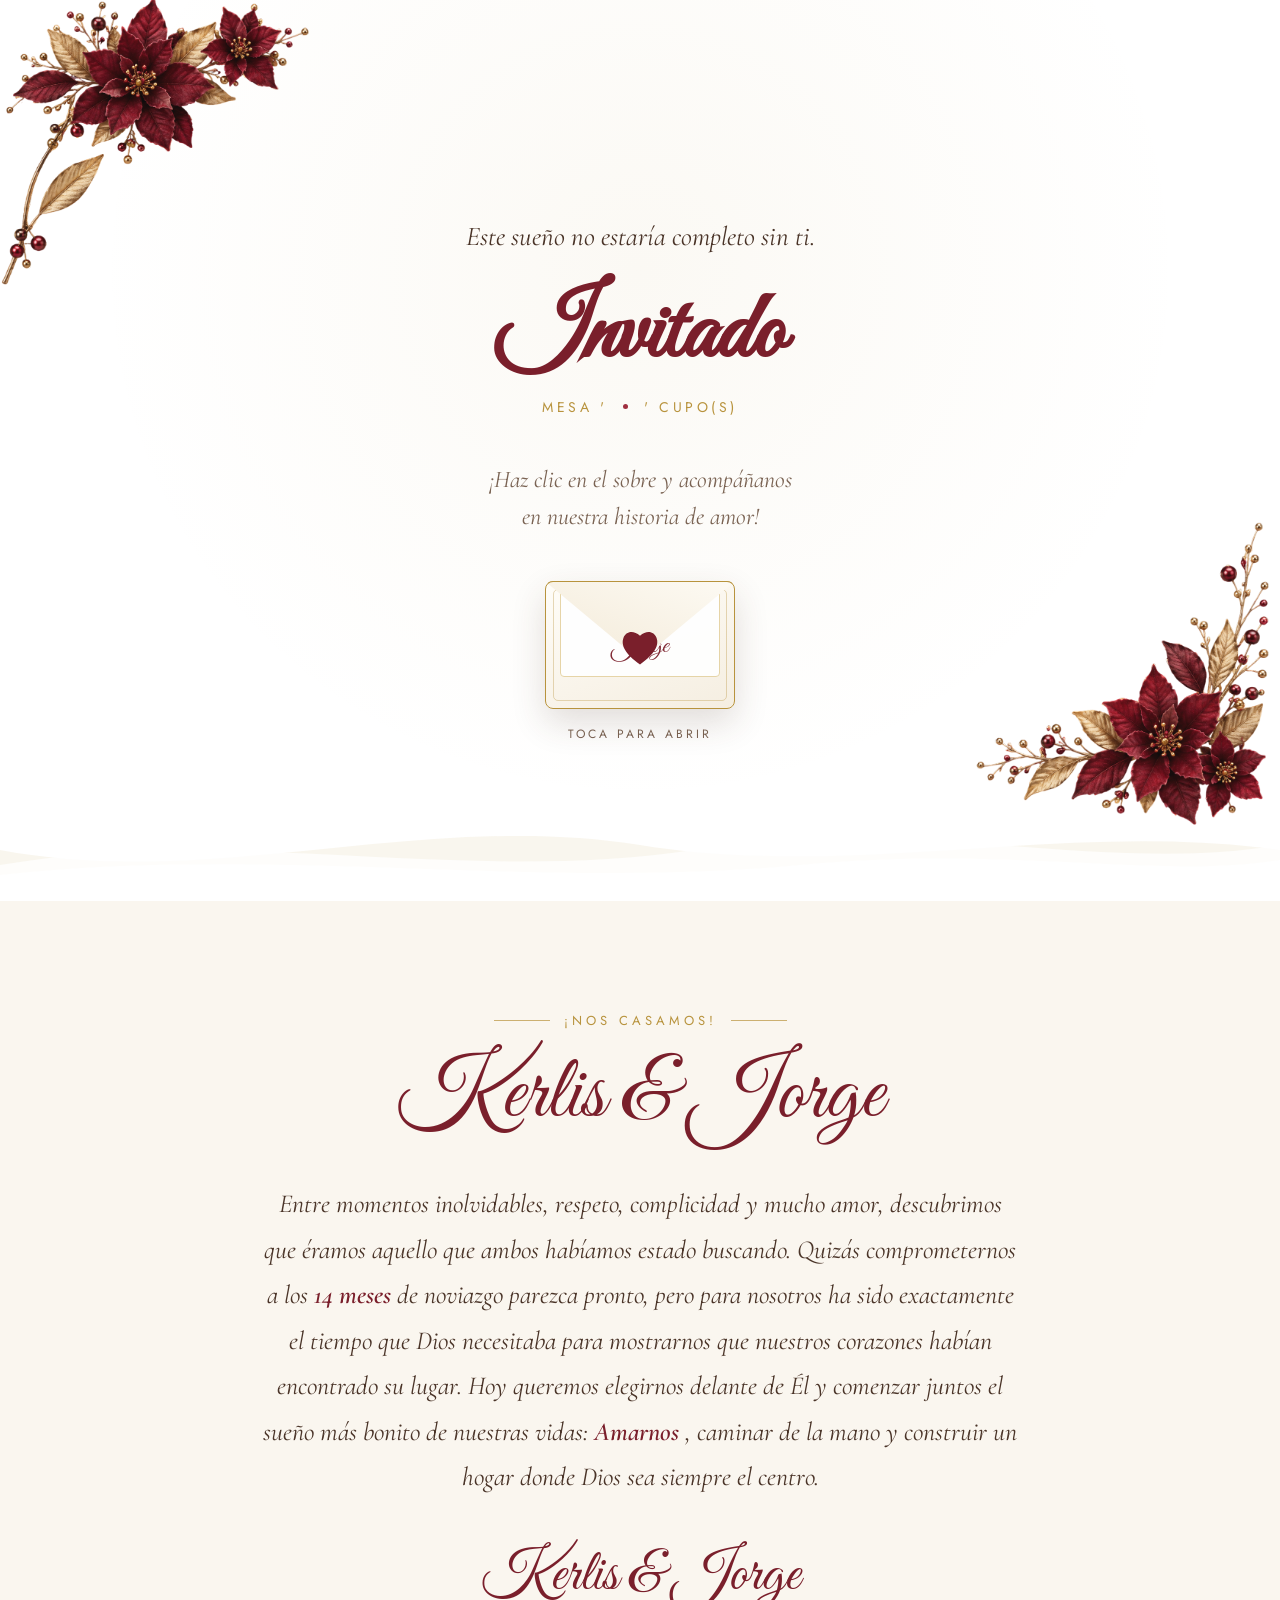
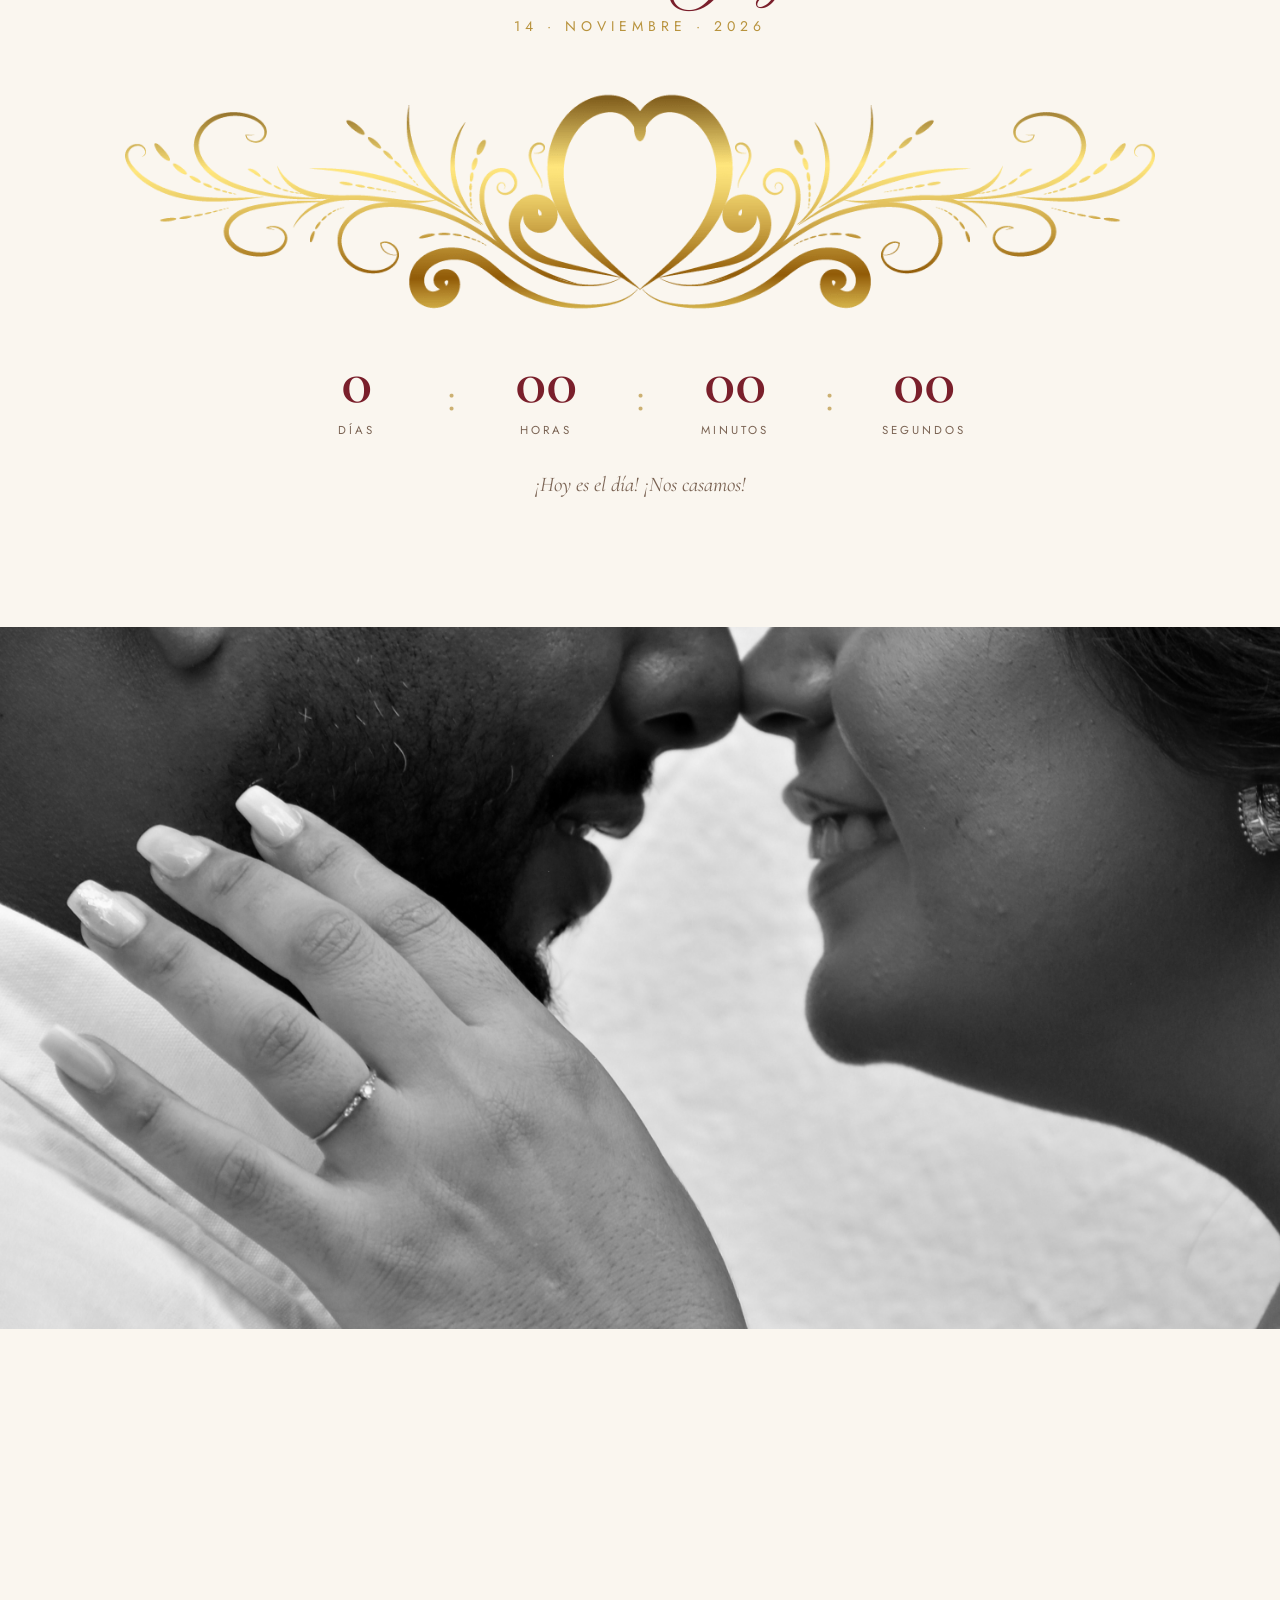
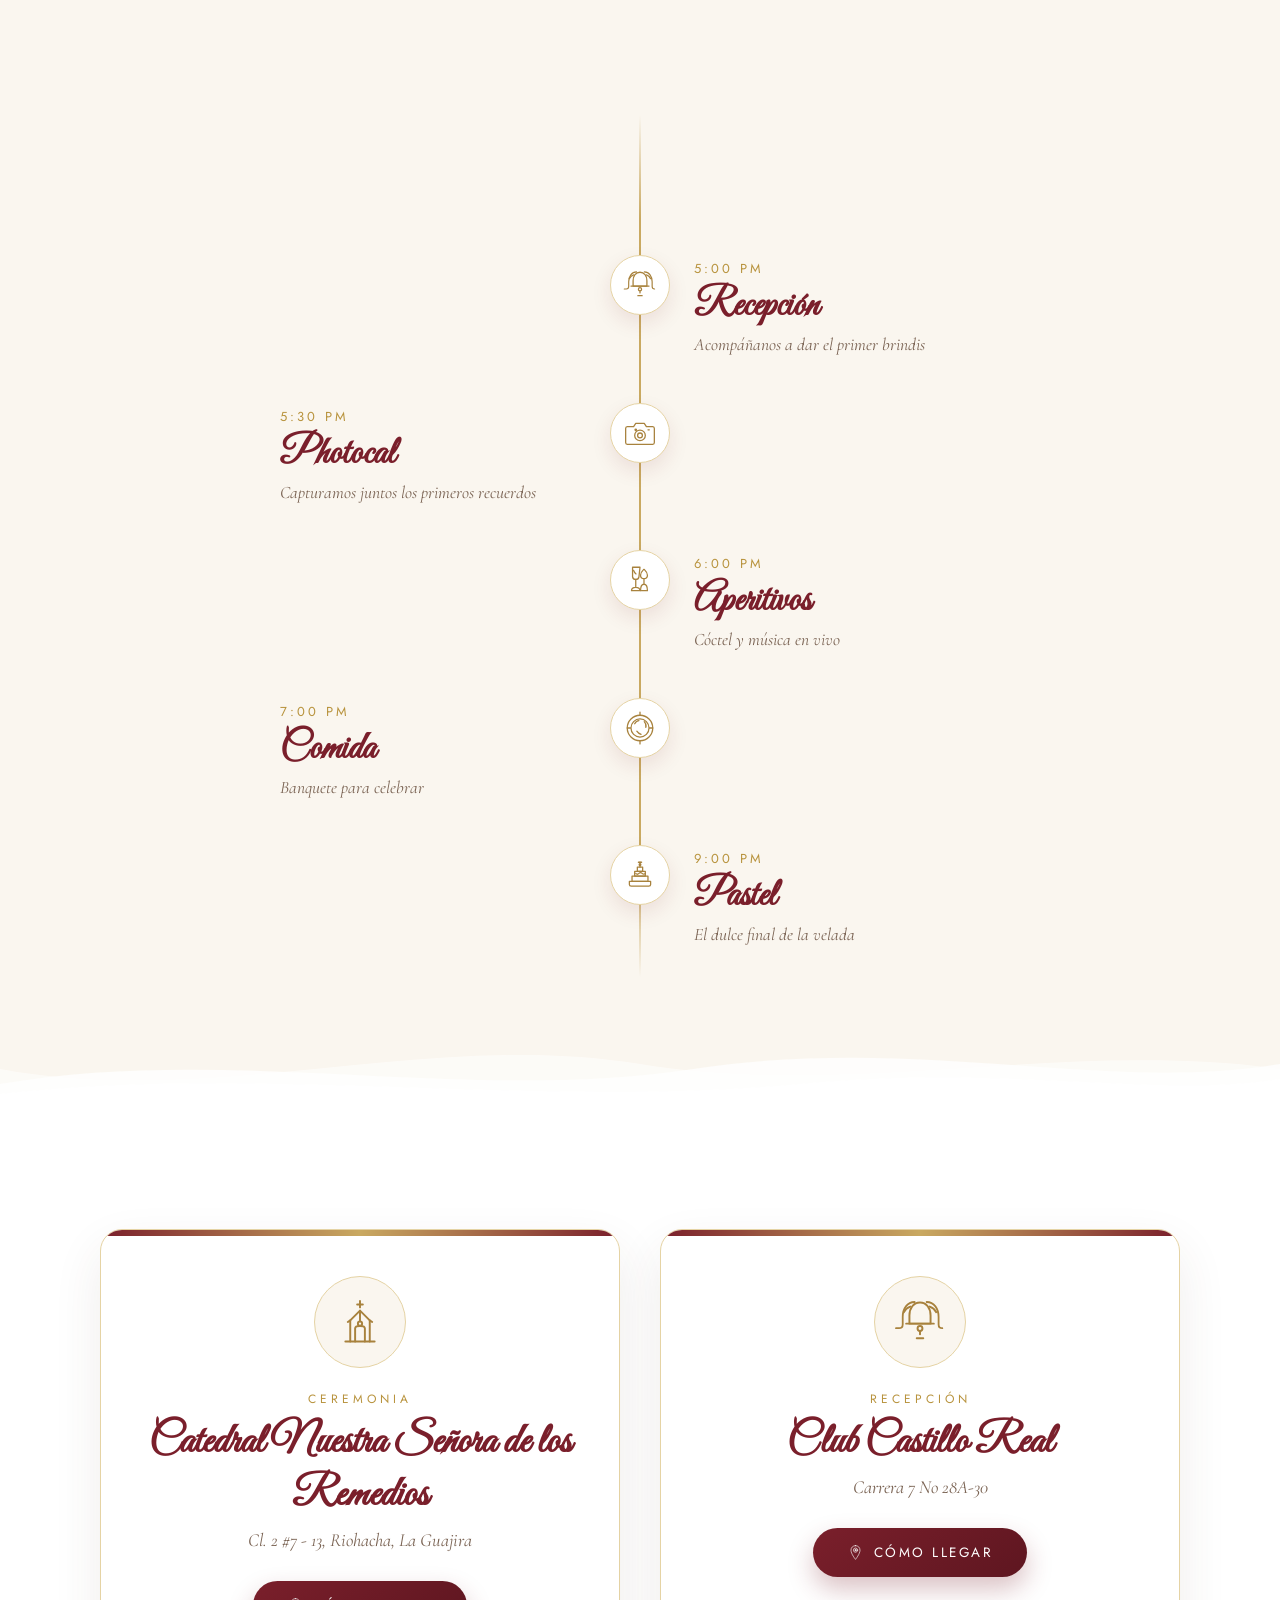
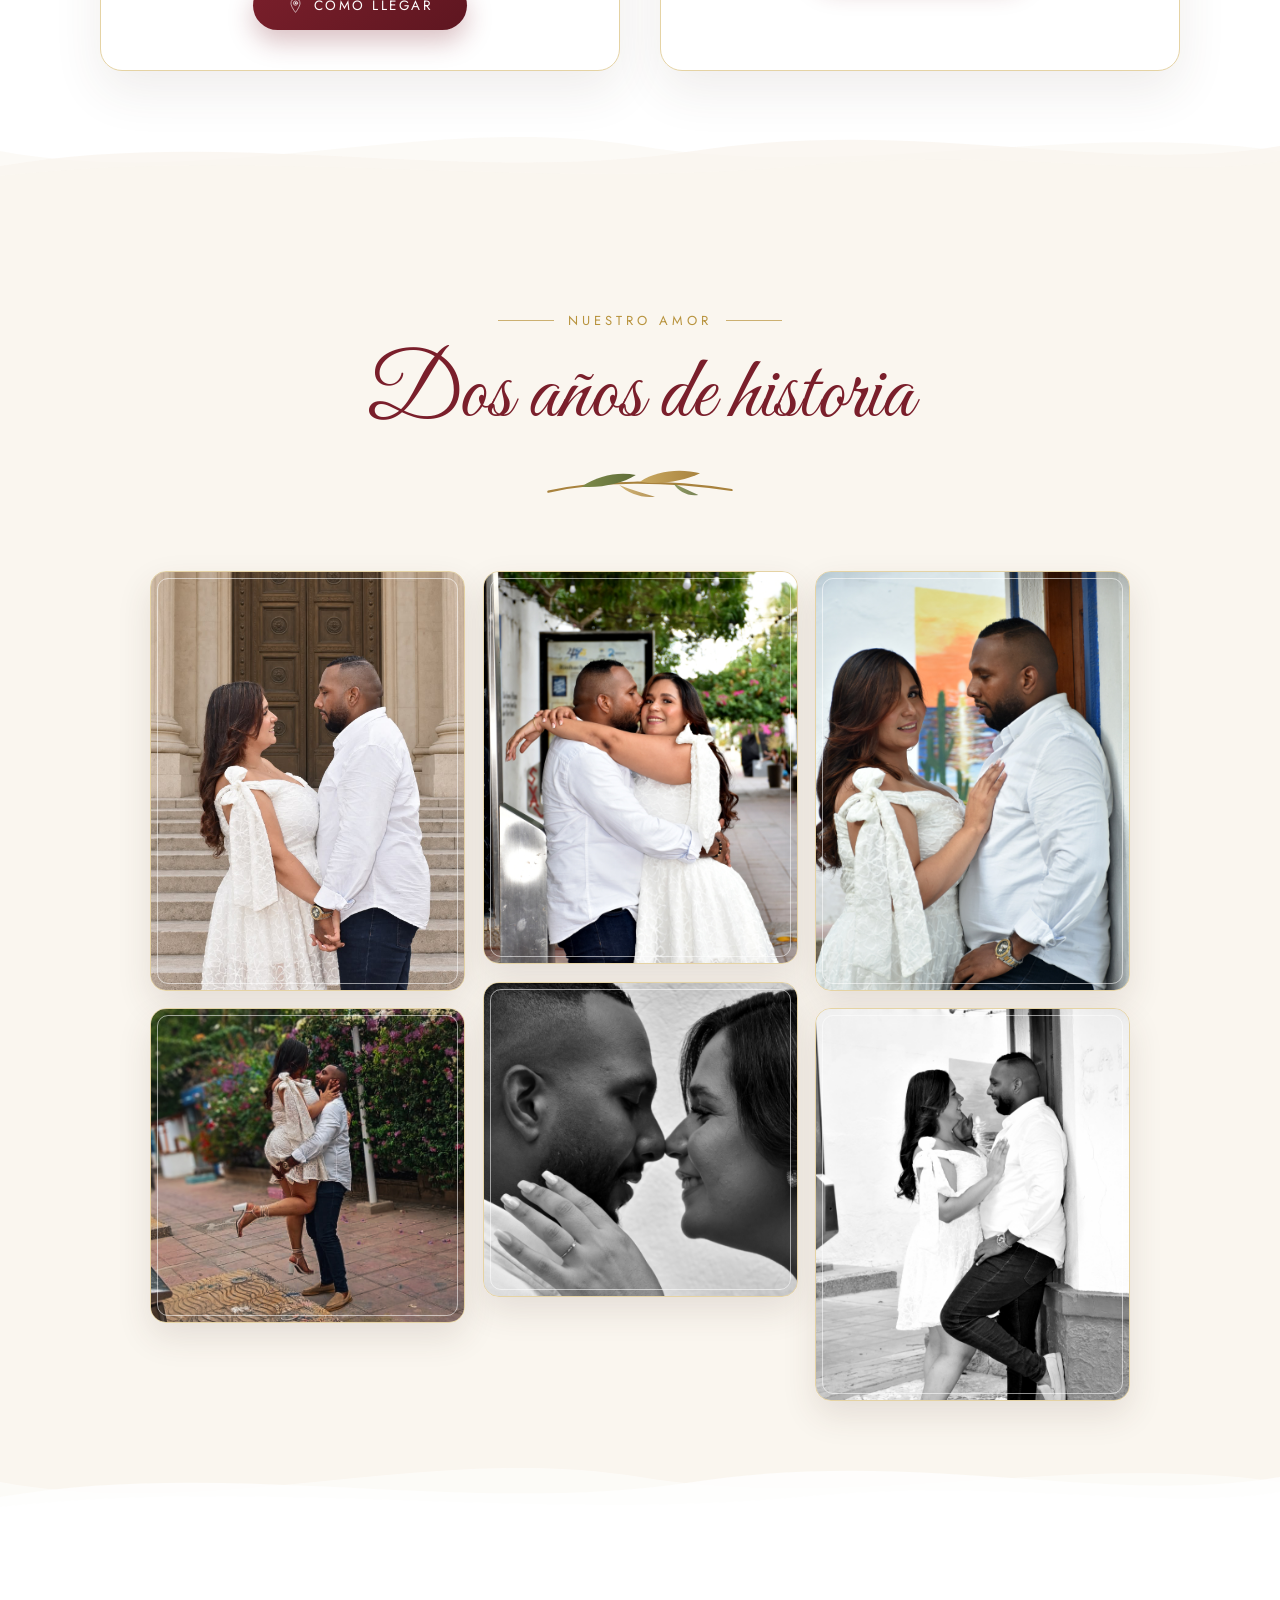
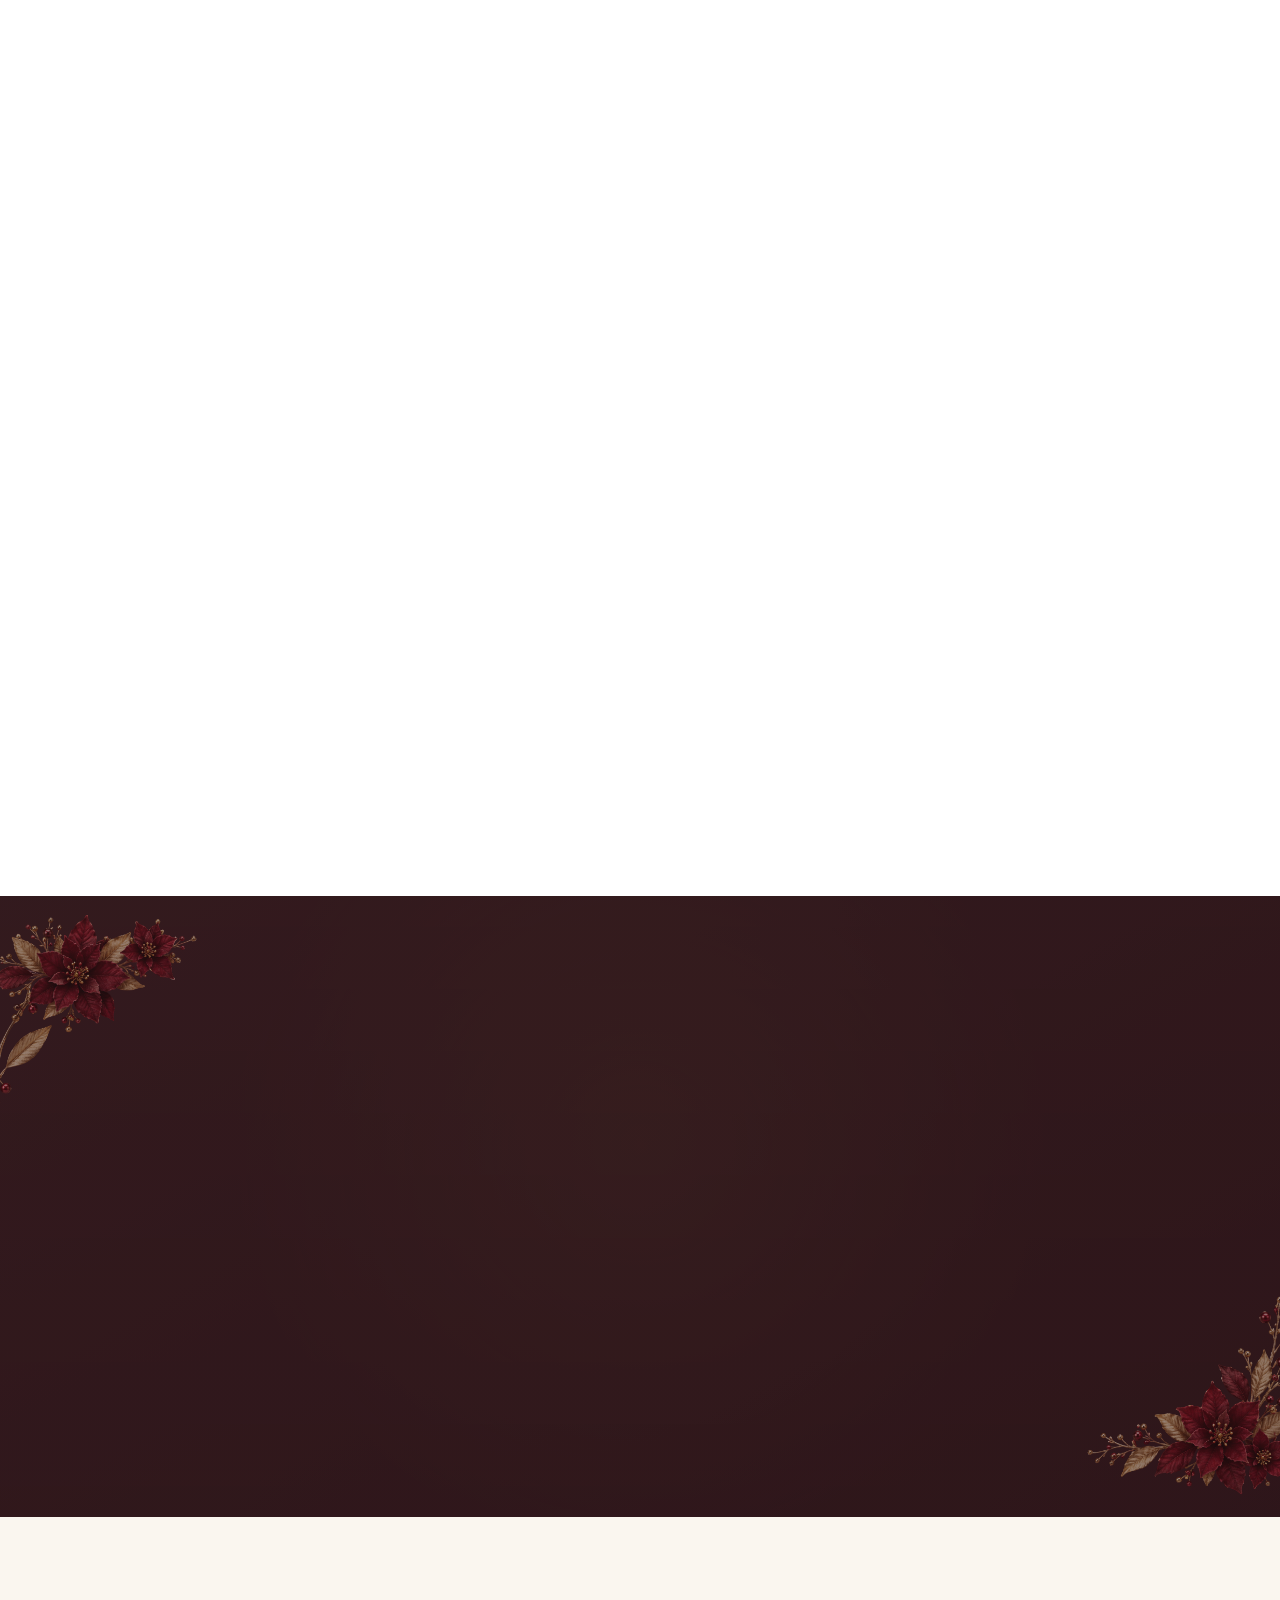
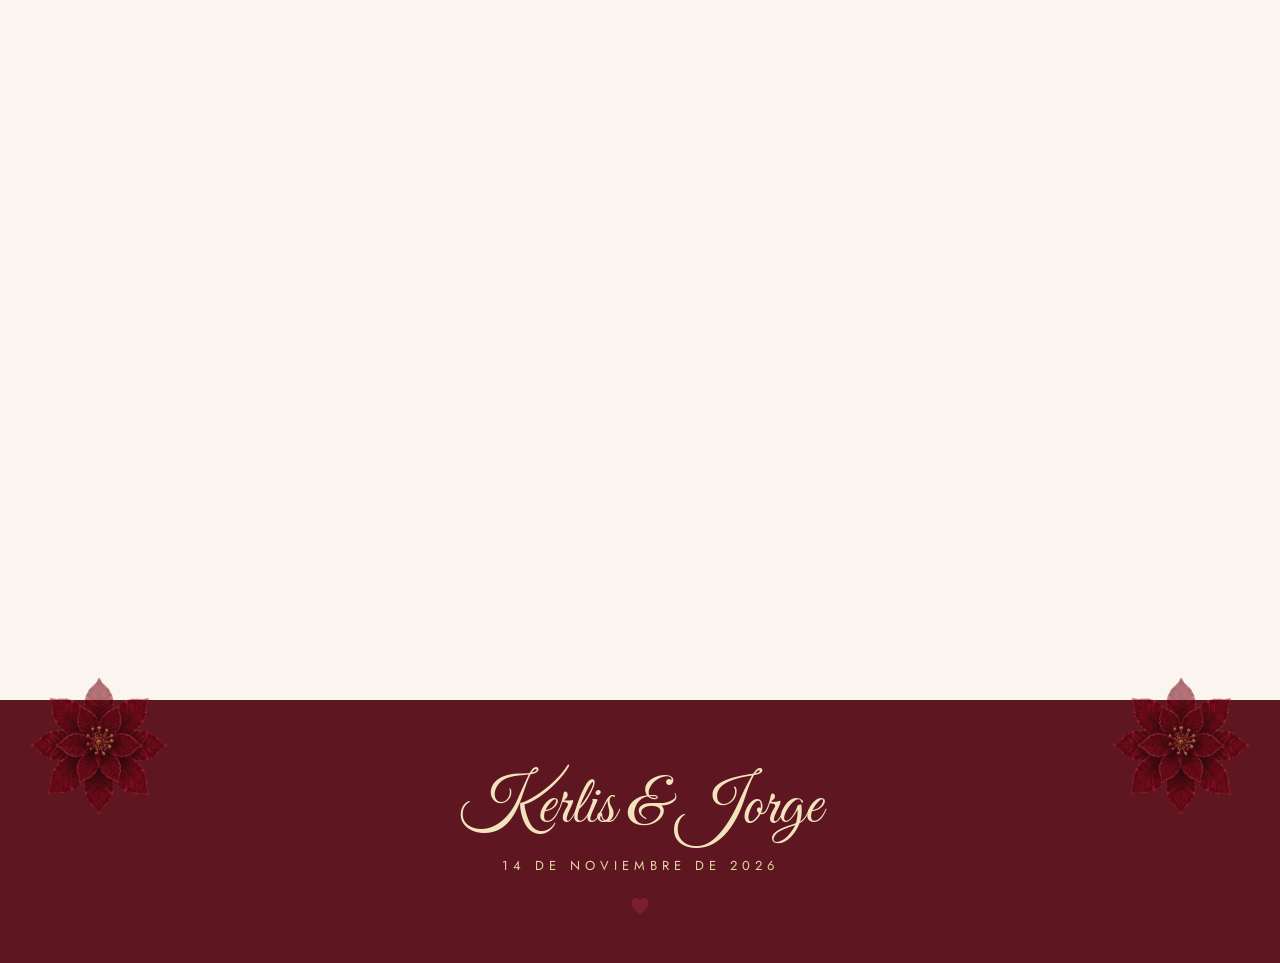
==== commit 5205c374: "datos de lugar, vestimenta y hora" ====
--- a/invitacion.html
+++ b/invitacion.html
@@ -257,12 +257,12 @@
         <div class="dresscode-tarjeta reveal">
           <img class="icono" src="assets/svg/icono-corbata.svg" alt="Icono de corbata" aria-hidden="true">
           <h3 class="dresscode-titulo">Hombres</h3>
-          <p class="dresscode-texto">Guayabera.</p>
+          <p class="dresscode-texto">Vestir con guayabera.</p>
         </div>
         <div class="dresscode-tarjeta reveal" style="--reveal-delay:.15s">
           <img class="icono" src="assets/svg/icono-vestido.svg" alt="Icono de vestido" aria-hidden="true">
           <h3 class="dresscode-titulo">Mujeres</h3>
-          <p class="dresscode-texto">Vestido. Evitar el color _______</p>
+          <p class="dresscode-texto">Vestido largo. Colores resevados Blanco y Borgoña.</p>
         </div>
       </div>
 
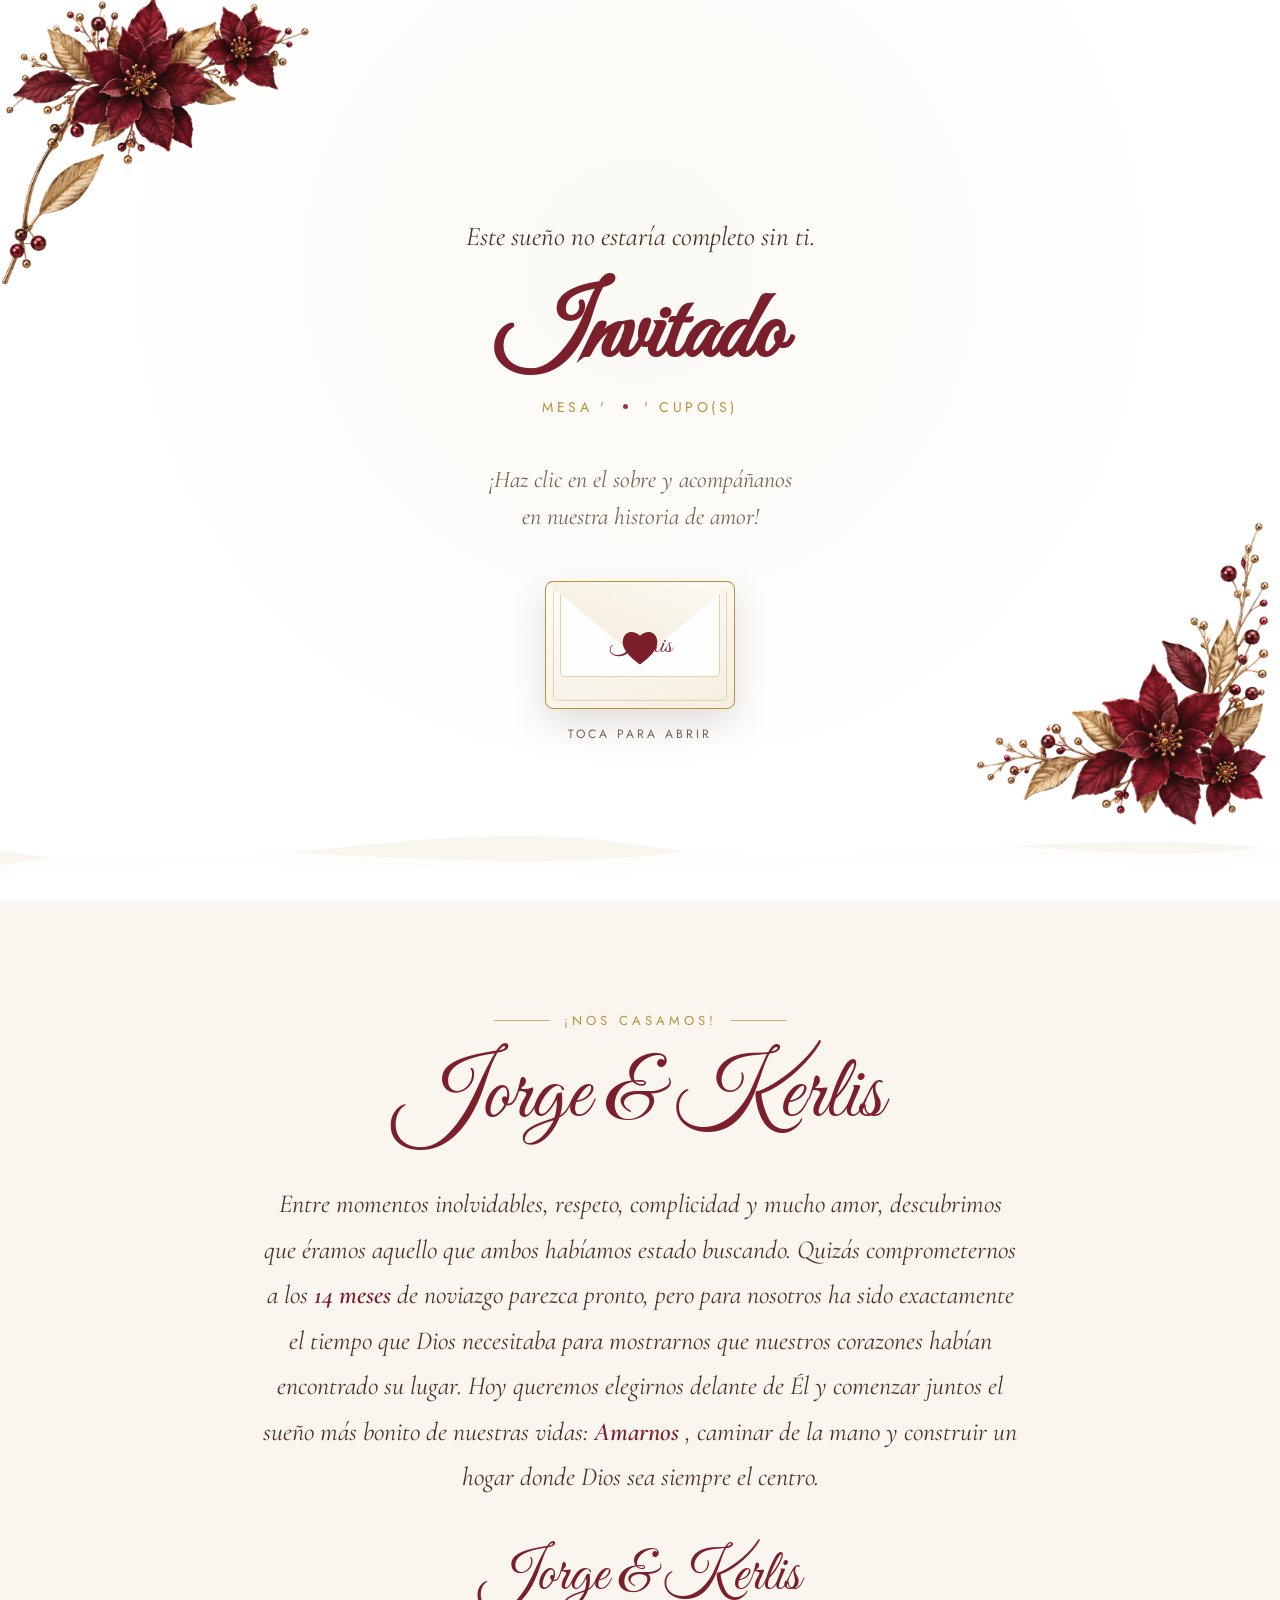
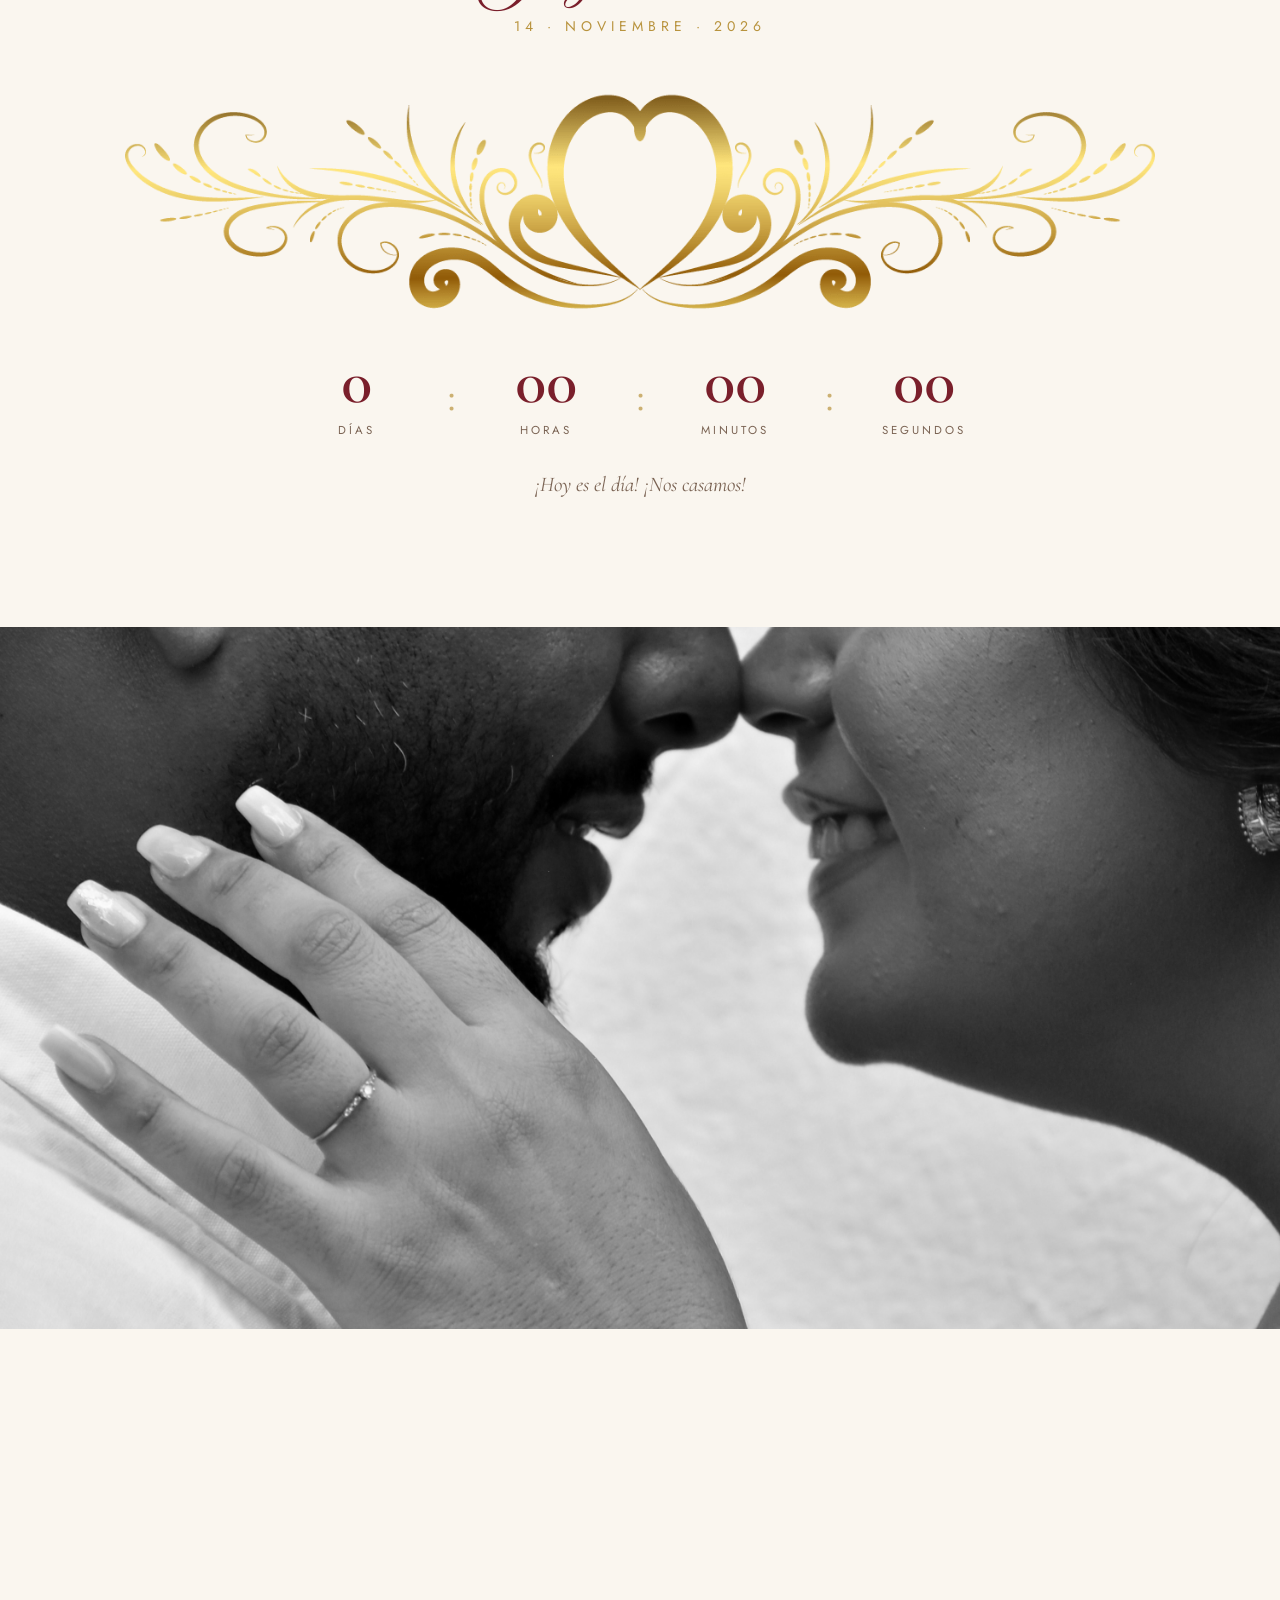
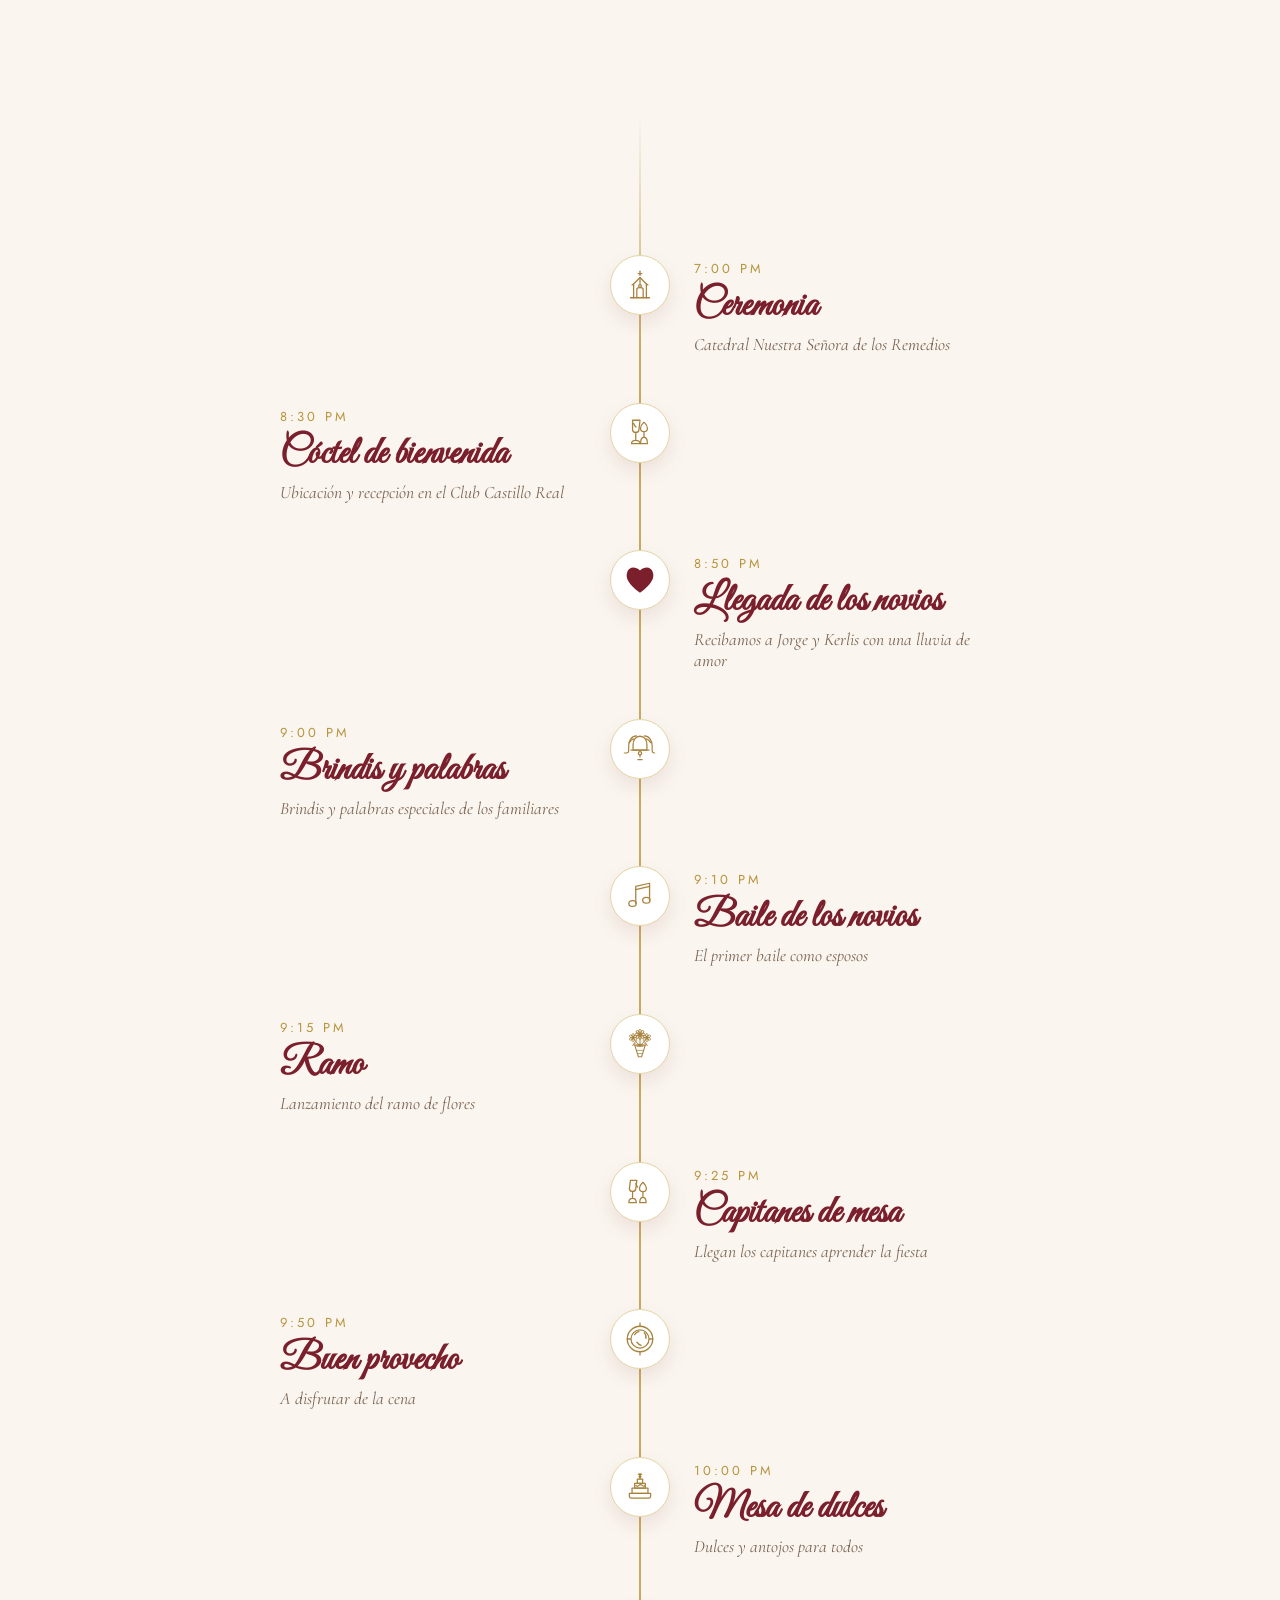
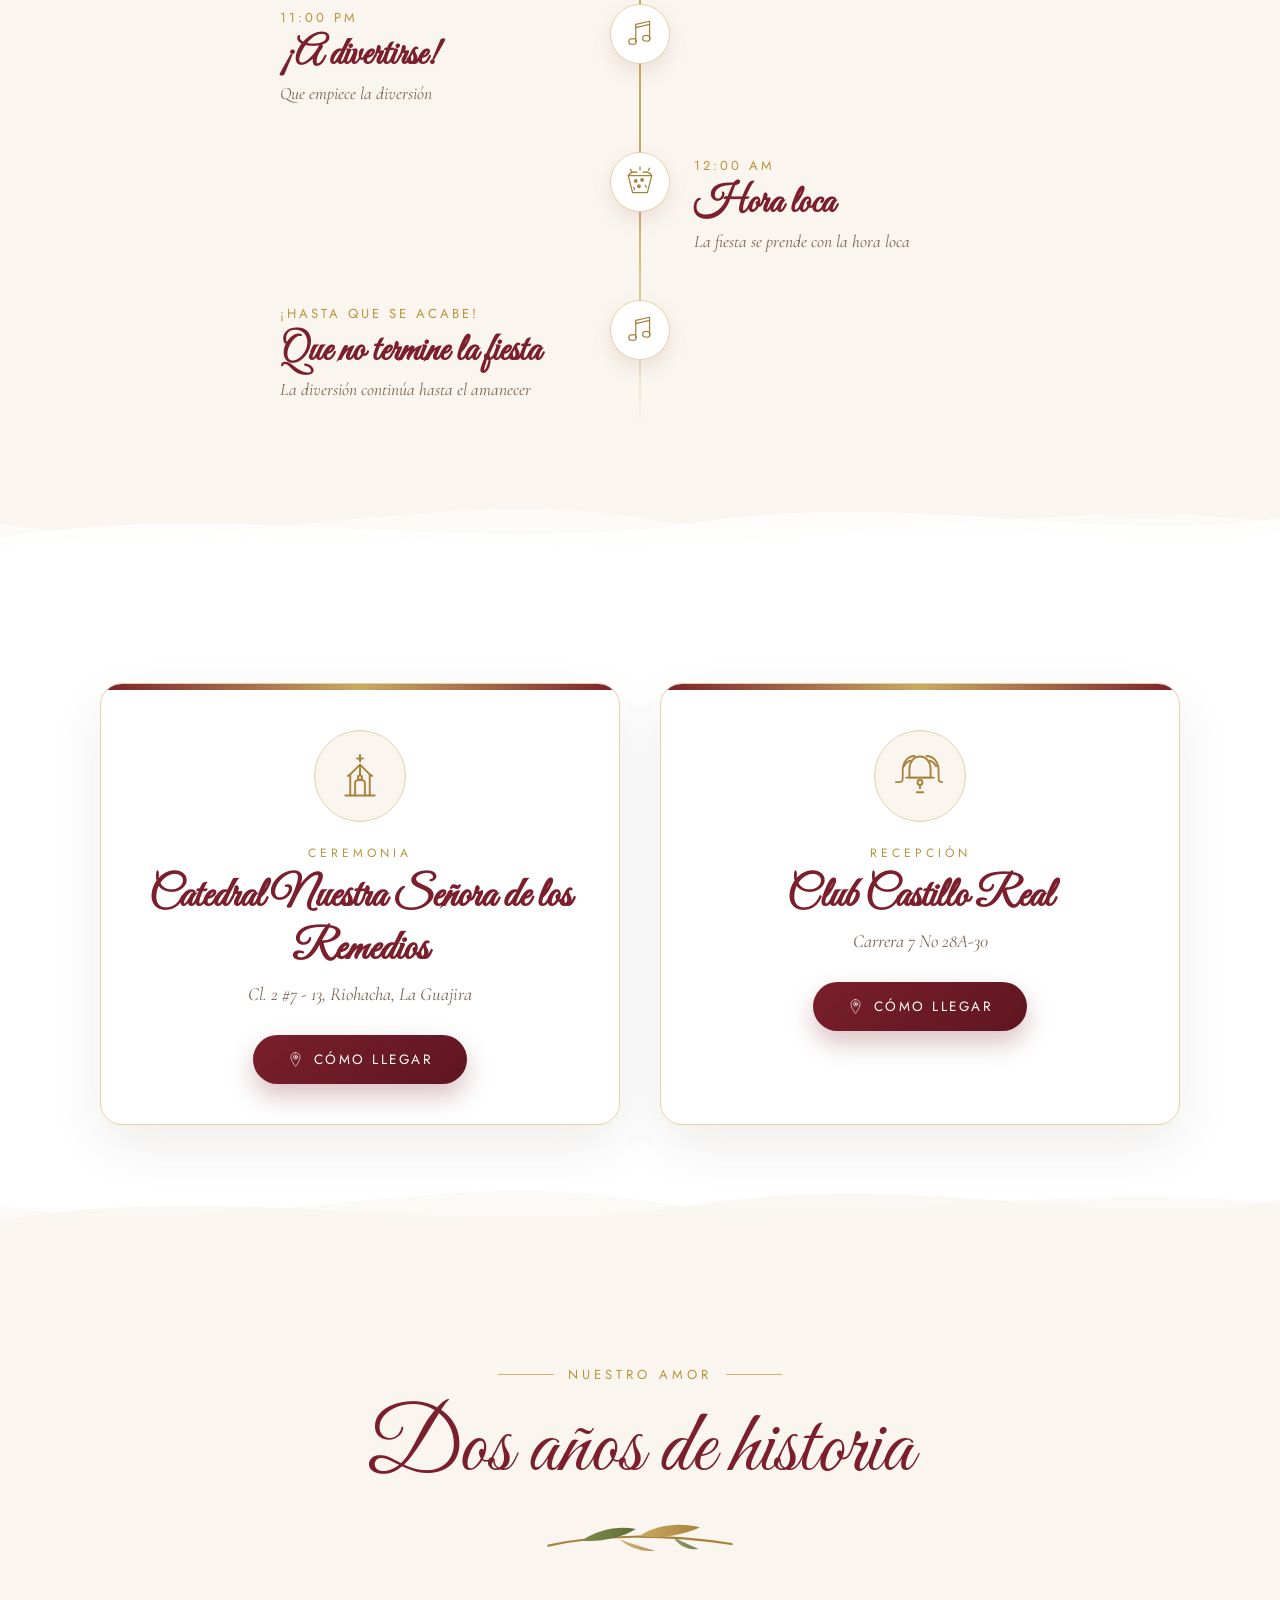
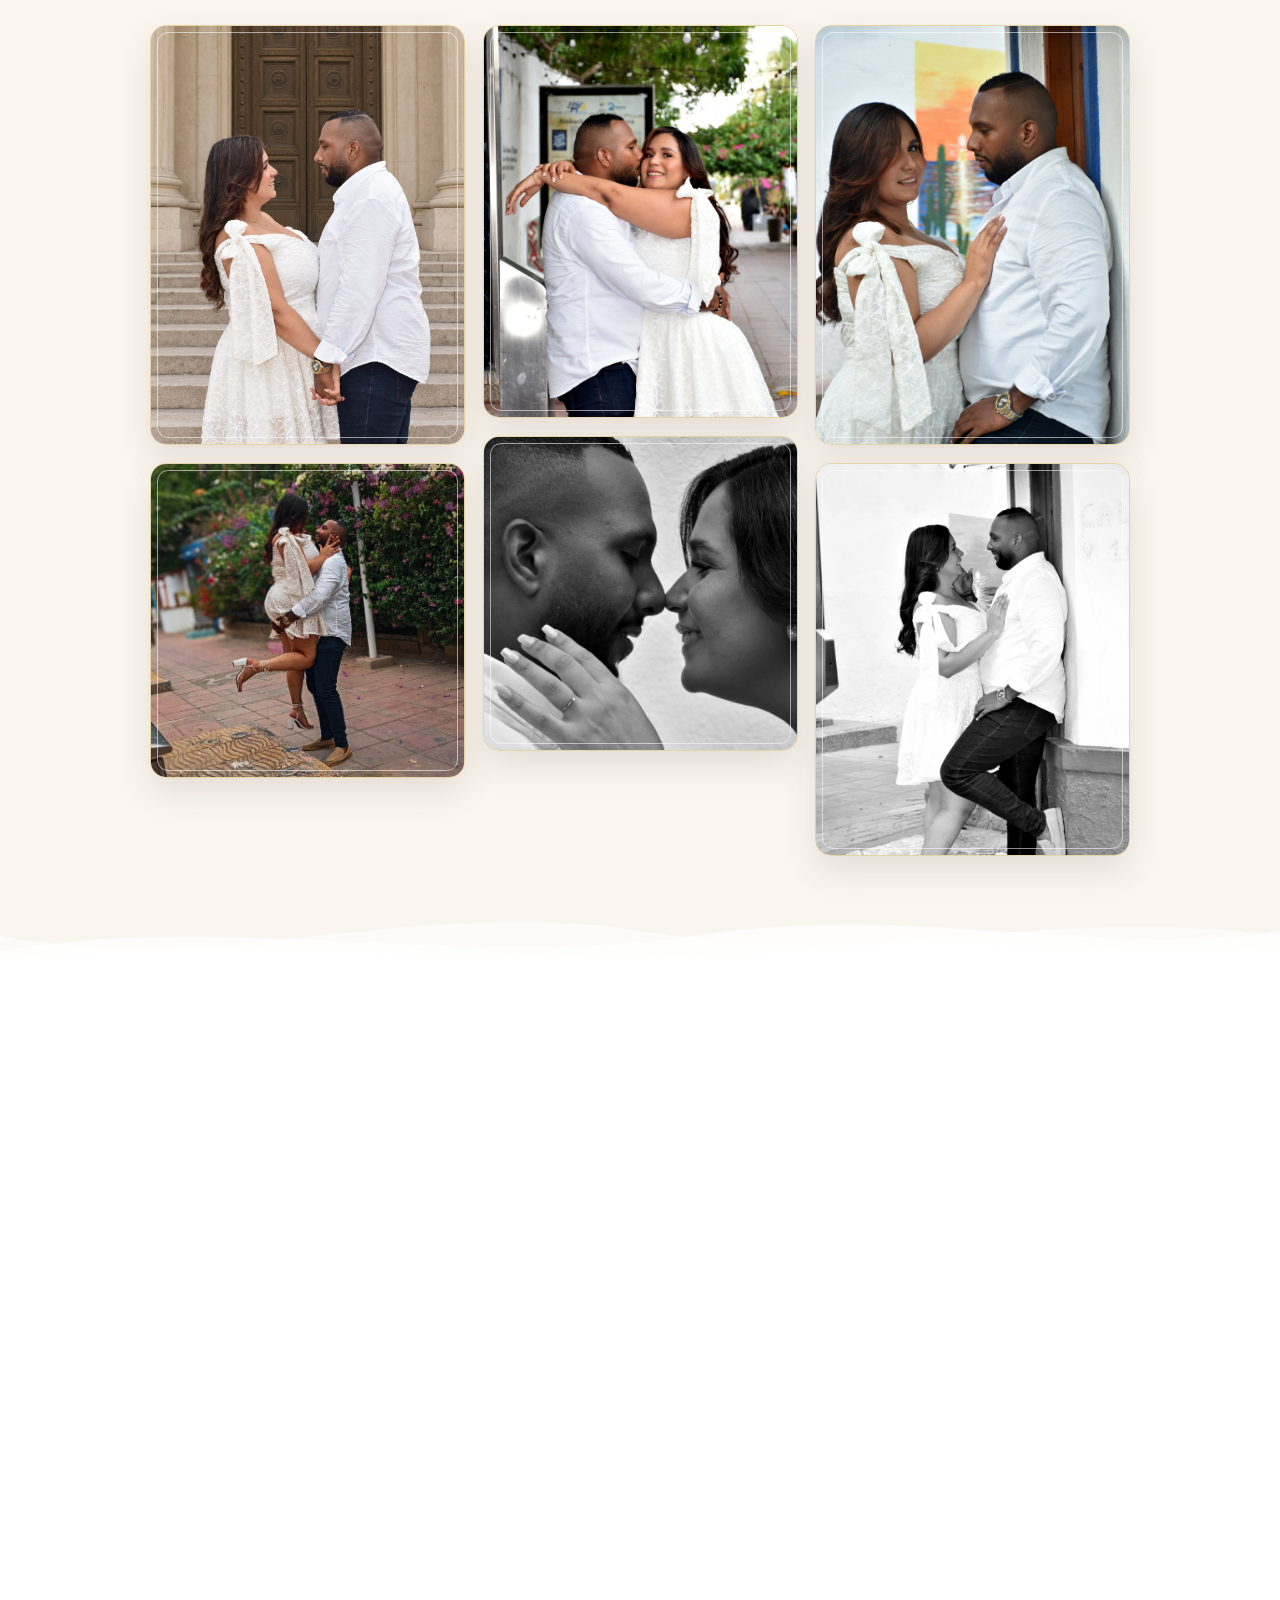
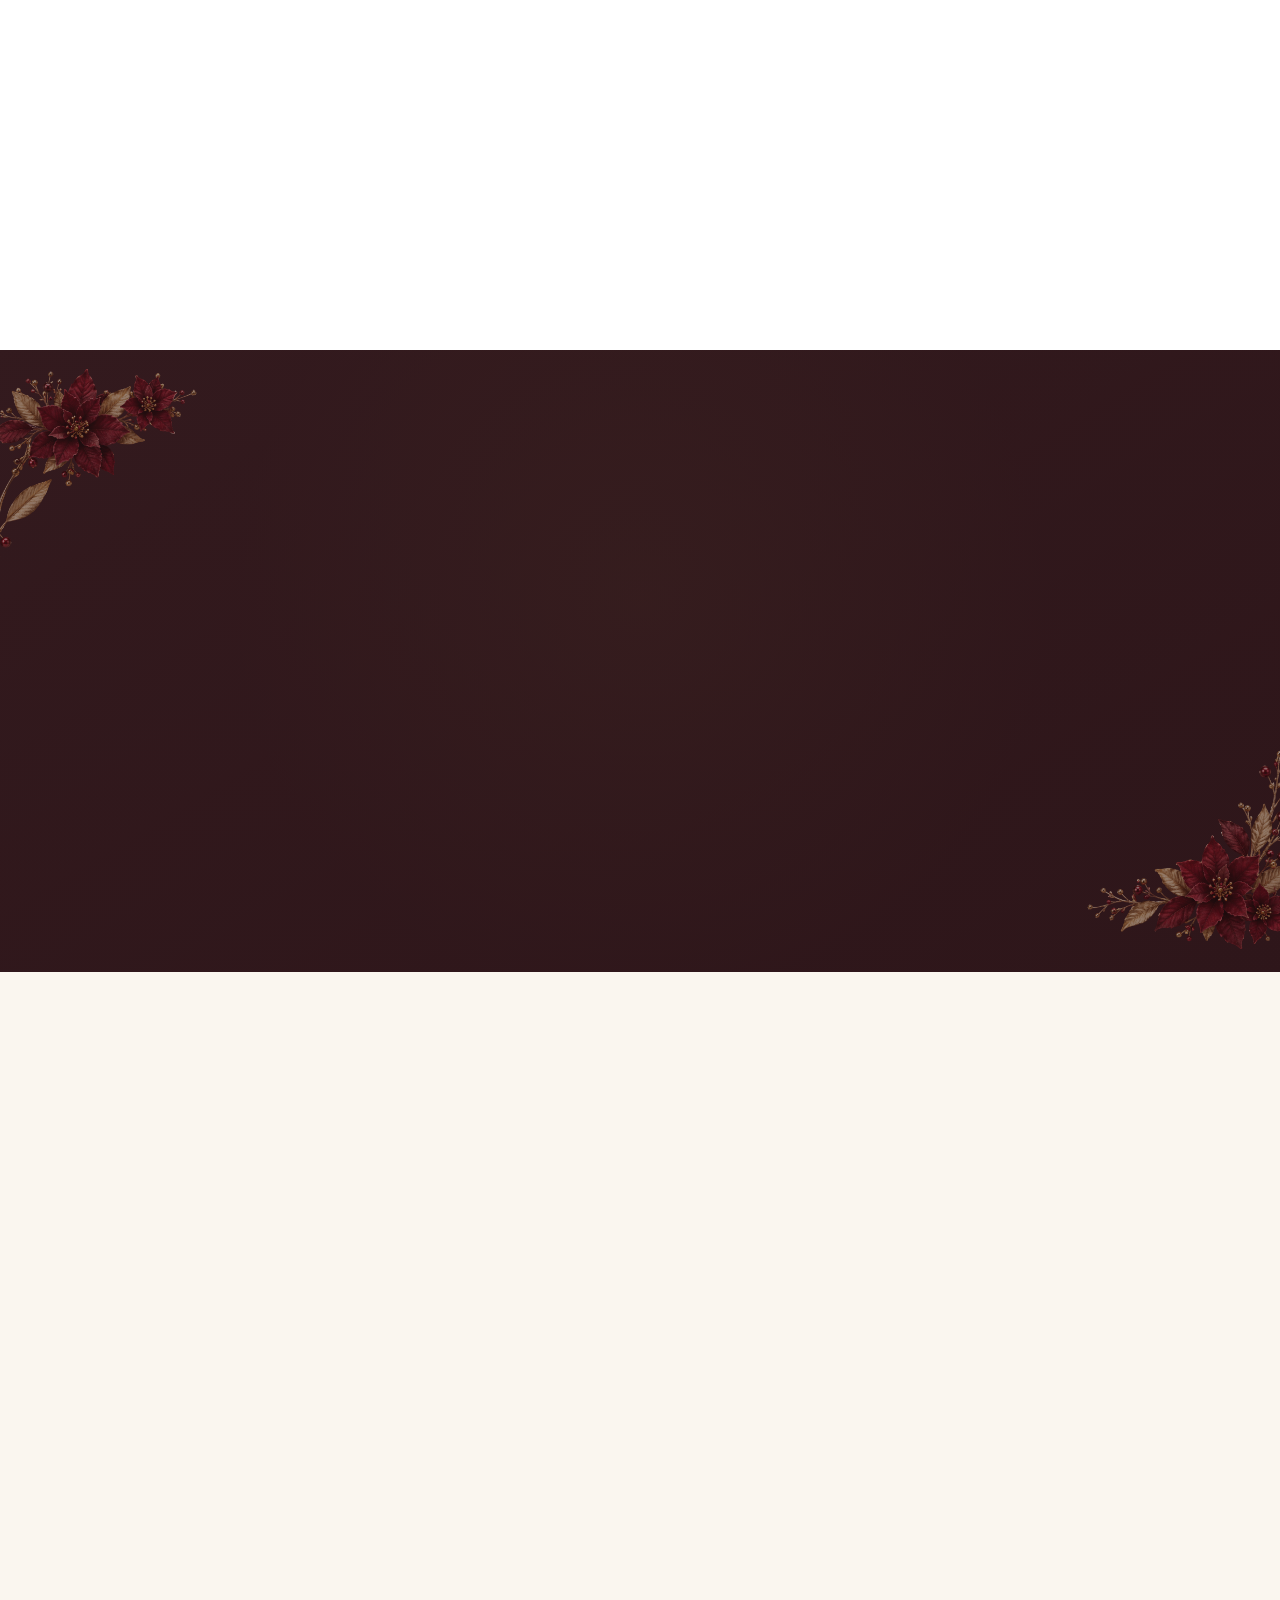
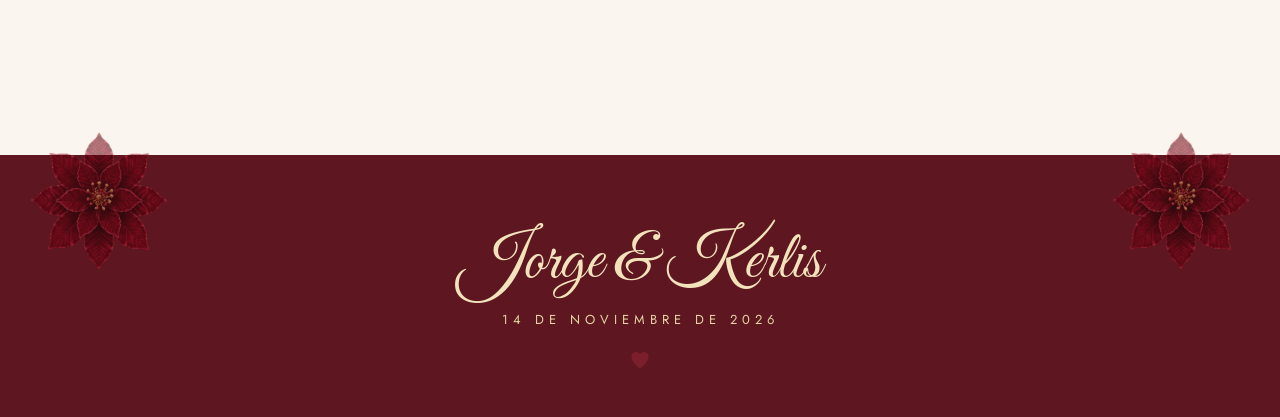
==== commit 4972a2b7: "video completado" ====
--- a/invitacion.html
+++ b/invitacion.html
@@ -3,8 +3,8 @@
 <head>
   <meta charset="UTF-8">
   <meta name="viewport" content="width=device-width, initial-scale=1.0">
-  <title>Kerlis &amp; Jorge ' Nuestra Boda</title>
-  <meta name="description" content="Invitación virtual a la boda de Kerlis y Jorge ' 14 de noviembre de 2026.">
+  <title>Jorge &amp; Kerlis ' Nuestra Boda</title>
+  <meta name="description" content="Invitación virtual a la boda de Jorge y Kerlis ' 14 de noviembre de 2026.">
   <link rel="preconnect" href="https://fonts.googleapis.com">
   <link rel="preconnect" href="https://fonts.gstatic.com" crossorigin>
   <link rel="stylesheet" href="css/styles.css">
@@ -32,7 +32,7 @@
       <div class="sobre-contenedor" id="sobre">
         <div class="sobre">
           <div class="sobre-cuerpo"></div>
-          <div class="sobre-contenido-interno">Kerlis &amp; Jorge</div>
+          <div class="sobre-contenido-interno">Jorge &amp; Kerlis</div>
           <div class="sobre-solapa"></div>
           <div class="sobre-sello">
             <img src="assets/svg/icono-corazon.svg" alt="" aria-hidden="true">
@@ -78,7 +78,7 @@
              REEMPLAZA EL SOURCE CON TU VIDEO VERTICAL (9:16)
              Ej: <source src="assets/img/video-boda.mp4" type="video/mp4">
         ==================================================== -->
-        <video id="video-boda" playsinline muted loop preload="metadata">
+        <video id="video-boda" playsinline loop preload="metadata">
           <source src="assets/video/video-boda.mp4" type="video/mp4">
            
         </video>
@@ -104,7 +104,7 @@
   <section class="seccion seccion-crema seccion-descripcion" aria-label="Descripción del evento">
     <div class="contenedor">
       <p class="etiqueta reveal"> ¡Nos casamos!</p>
-      <h2 class="titulo-script reveal" style="--reveal-delay:.15s; margin-top:16px;">Kerlis &amp; Jorge</h2>
+      <h2 class="titulo-script reveal" style="--reveal-delay:.15s; margin-top:16px;">Jorge &amp; Kerlis</h2>
 
       <p class="descripcion-texto reveal" style="--reveal-delay:.3s">
         Entre momentos inolvidables, respeto, complicidad y mucho amor, descubrimos que éramos aquello que ambos habíamos estado buscando.
@@ -114,7 +114,7 @@
       </p>
 
       <div class="descripcion-firma reveal" style="--reveal-delay:.45s">
-        <span class="script">Kerlis &amp; Jorge</span>
+        <span class="script">Jorge &amp; Kerlis</span>
         <span class="fecha">14  · Noviembre  · 2026</span>
       </div>
 
@@ -158,7 +158,7 @@
       <!-- ==================================================
            REEMPLAZA CON LA FOTO DE LOS NOVIOS:
            ==================================================== -->
-          <img src="assets/img/fotos/DSC_1949 copia.jpeg" alt="Kerlis y Jorge">
+          <img src="assets/img/fotos/DSC_1949 copia.jpeg" alt="Jorge y Kerlis">
 
     </div>
     <div class="ondas">
@@ -302,7 +302,7 @@
       </div>
       <h2 class="compartir-titulo reveal" style="--reveal-delay:.15s">Comparte las fotos de la boda</h2>
       <div class="reveal" style="--reveal-delay:.3s">
-        <span class="compartir-hashtag">#KerlisYJorge</span>
+        <span class="compartir-hashtag">#JorgeYKerlis</span>
         <p class="compartir-nota">Etiquétanos en Instagram para ver tus fotos en nuestro mosaico.</p>
       </div>
     </div>
@@ -334,7 +334,7 @@
 
       <p class="confirmacion-nombre reveal" style="--reveal-delay:.55s">
         <span aria-hidden="true">Con cariño,</span>
-        <span class="script" data-campo="nombre">Kerlis &amp; Jorge</span>
+        <span class="script" data-campo="nombre">Jorge &amp; Kerlis</span>
       </p>
     </div>
   </section>
@@ -345,7 +345,7 @@
   <footer class="footer">
     <img class="footer-flor si" src="assets/img/flor-small.png" alt="" aria-hidden="true">
     <img class="footer-flor id" src="assets/img/flor-small.png" alt="" aria-hidden="true">
-    <p class="footer-script">Kerlis &amp; Jorge</p>
+    <p class="footer-script">Jorge &amp; Kerlis</p>
     <p class="footer-fecha">14 de Noviembre de 2026</p>
     <img class="footer-corazon" src="assets/svg/icono-corazon.svg" alt="" aria-hidden="true">
   </footer>
@@ -498,7 +498,7 @@
           </g>
         </g>
       </svg>
-      <p class="pdf-titulo">Kerlis &amp; Jorge</p>
+      <p class="pdf-titulo">Jorge &amp; Kerlis</p>
       <p class="pdf-fecha">14 de Noviembre de 2026</p>
       <img class="pdf-ramita" src="assets/svg/ramita.svg" alt="">
       <p class="pdf-para">Invitación para</p>
@@ -511,7 +511,7 @@
       <p class="pdf-sub">Direcciones</p>
       <div id="pdf-direcciones"></div>
       <div class="pdf-divisor"></div>
-      <p class="pdf-hashtag">#KerlisYJorge</p>
+      <p class="pdf-hashtag">#JorgeYKerlis</p>
       <p class="pdf-nota">Vestido formal  · Comparte tus fotos con nuestro hashtag</p>
     </div>
   </div>
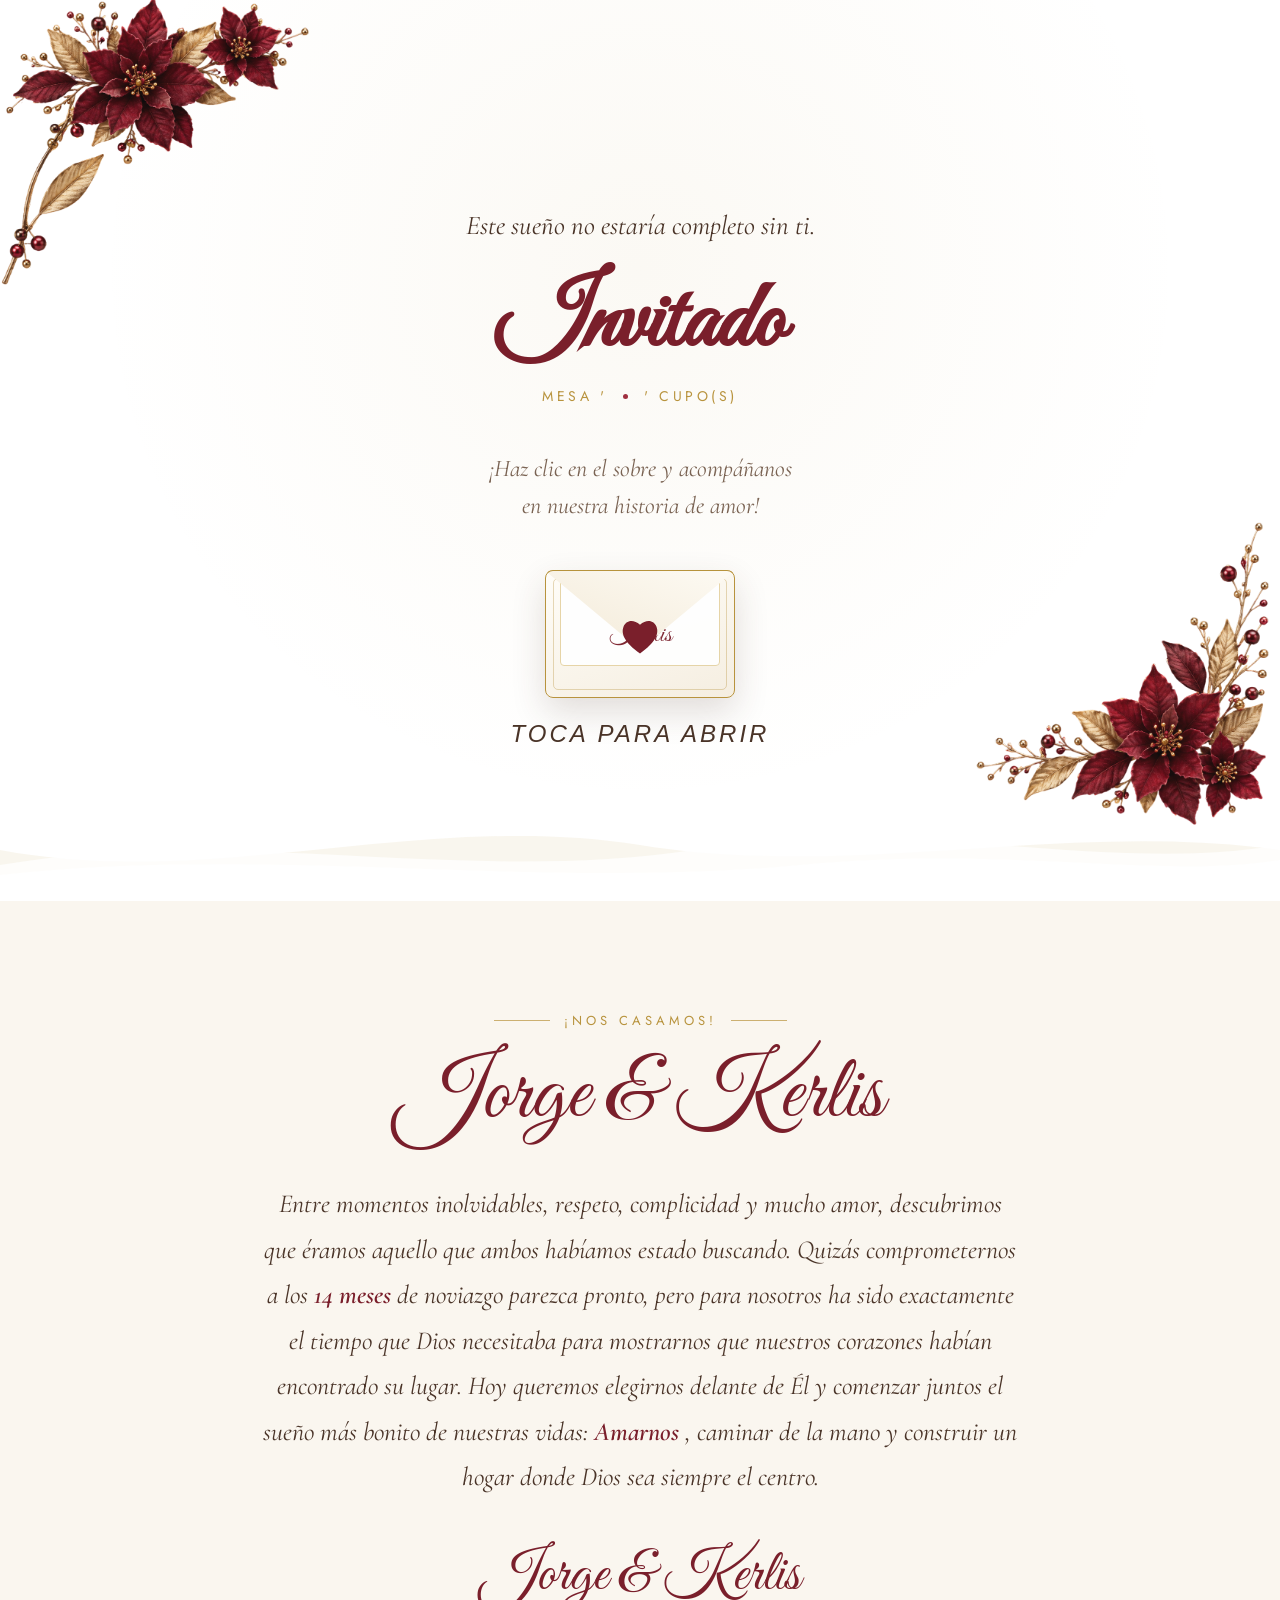
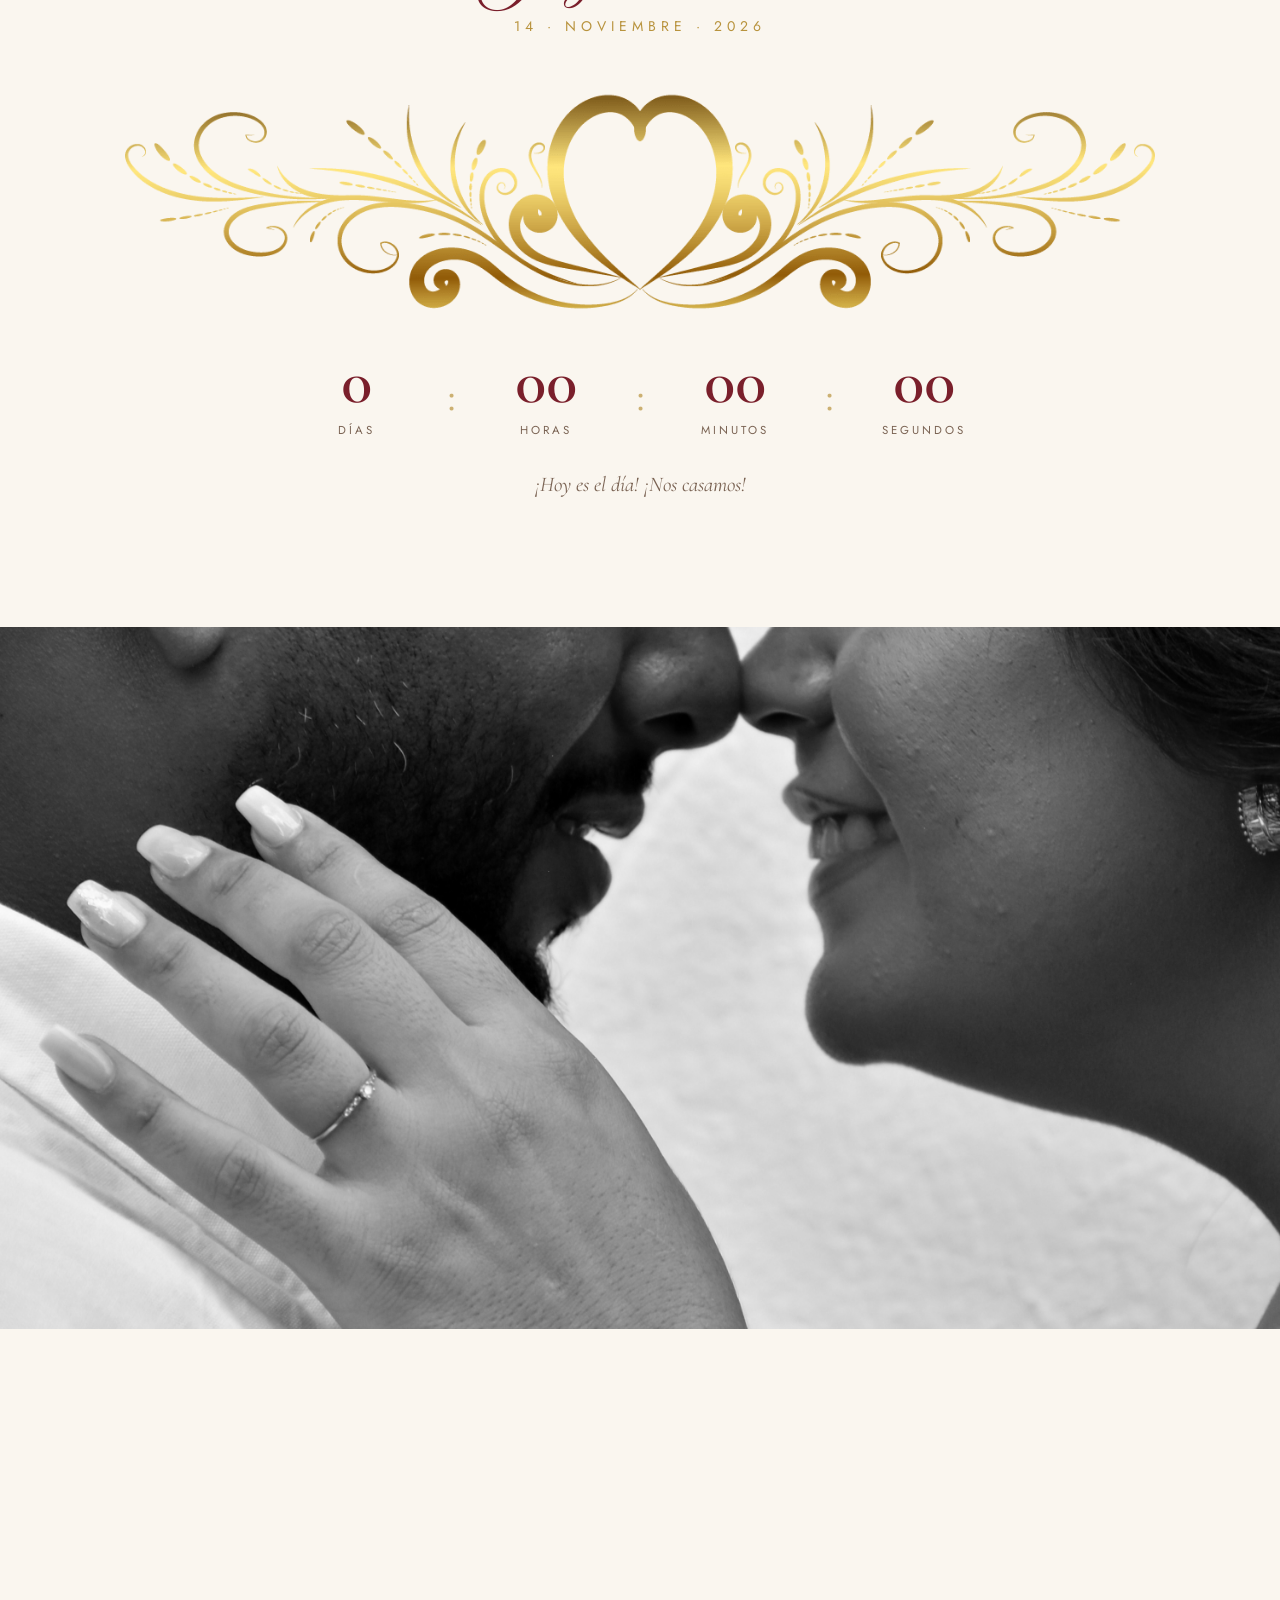
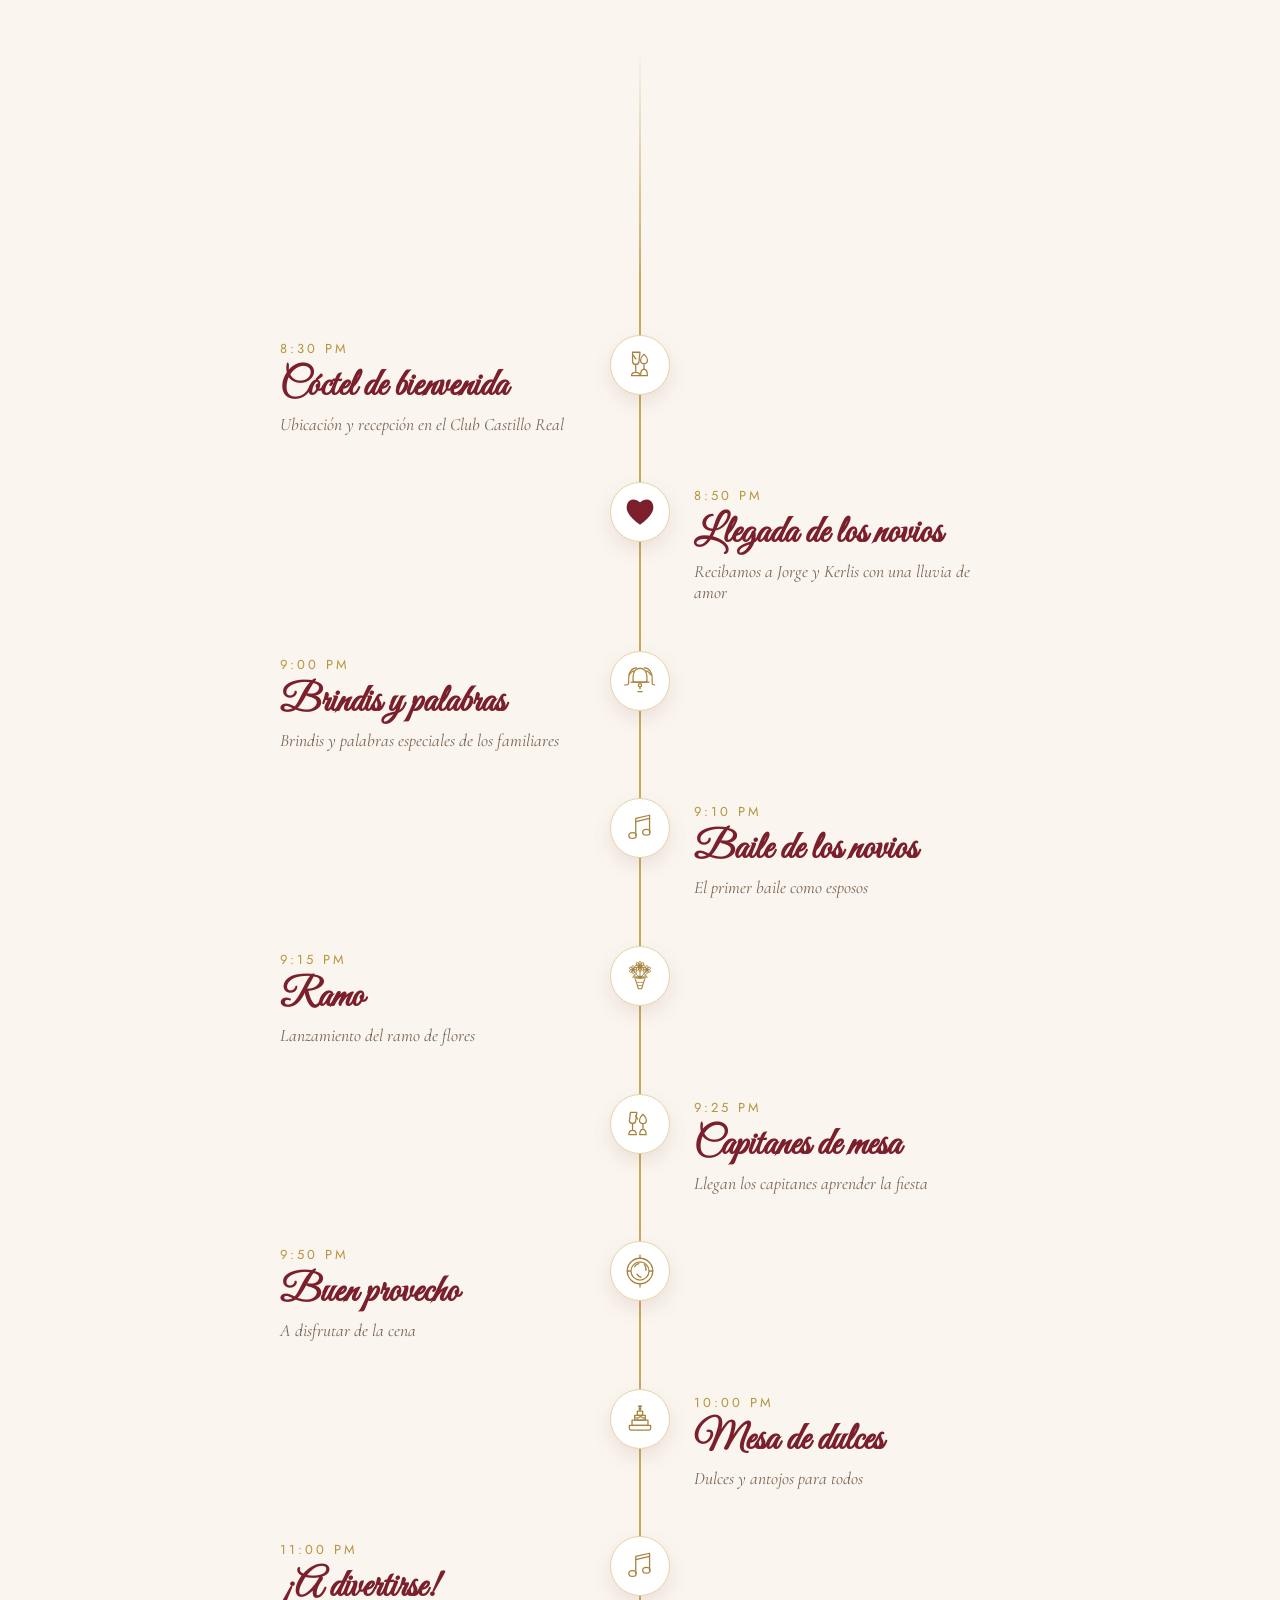
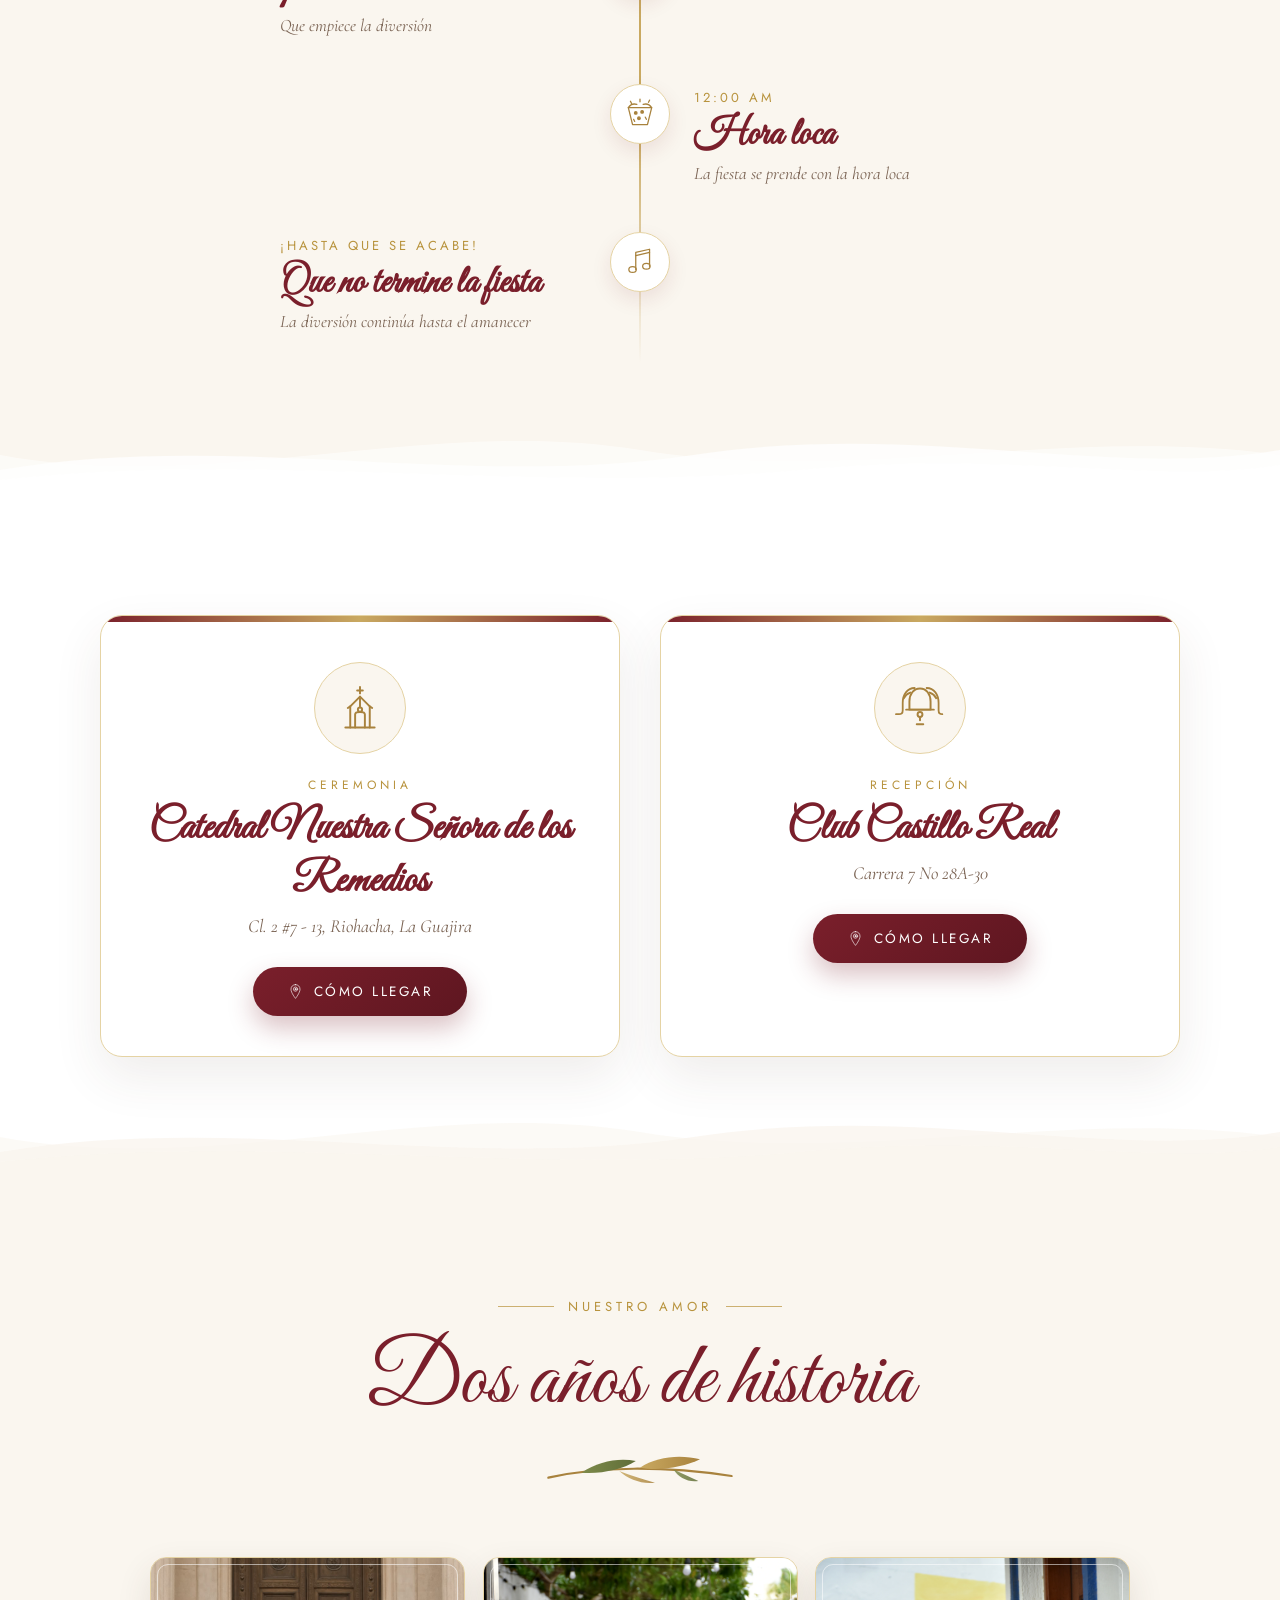
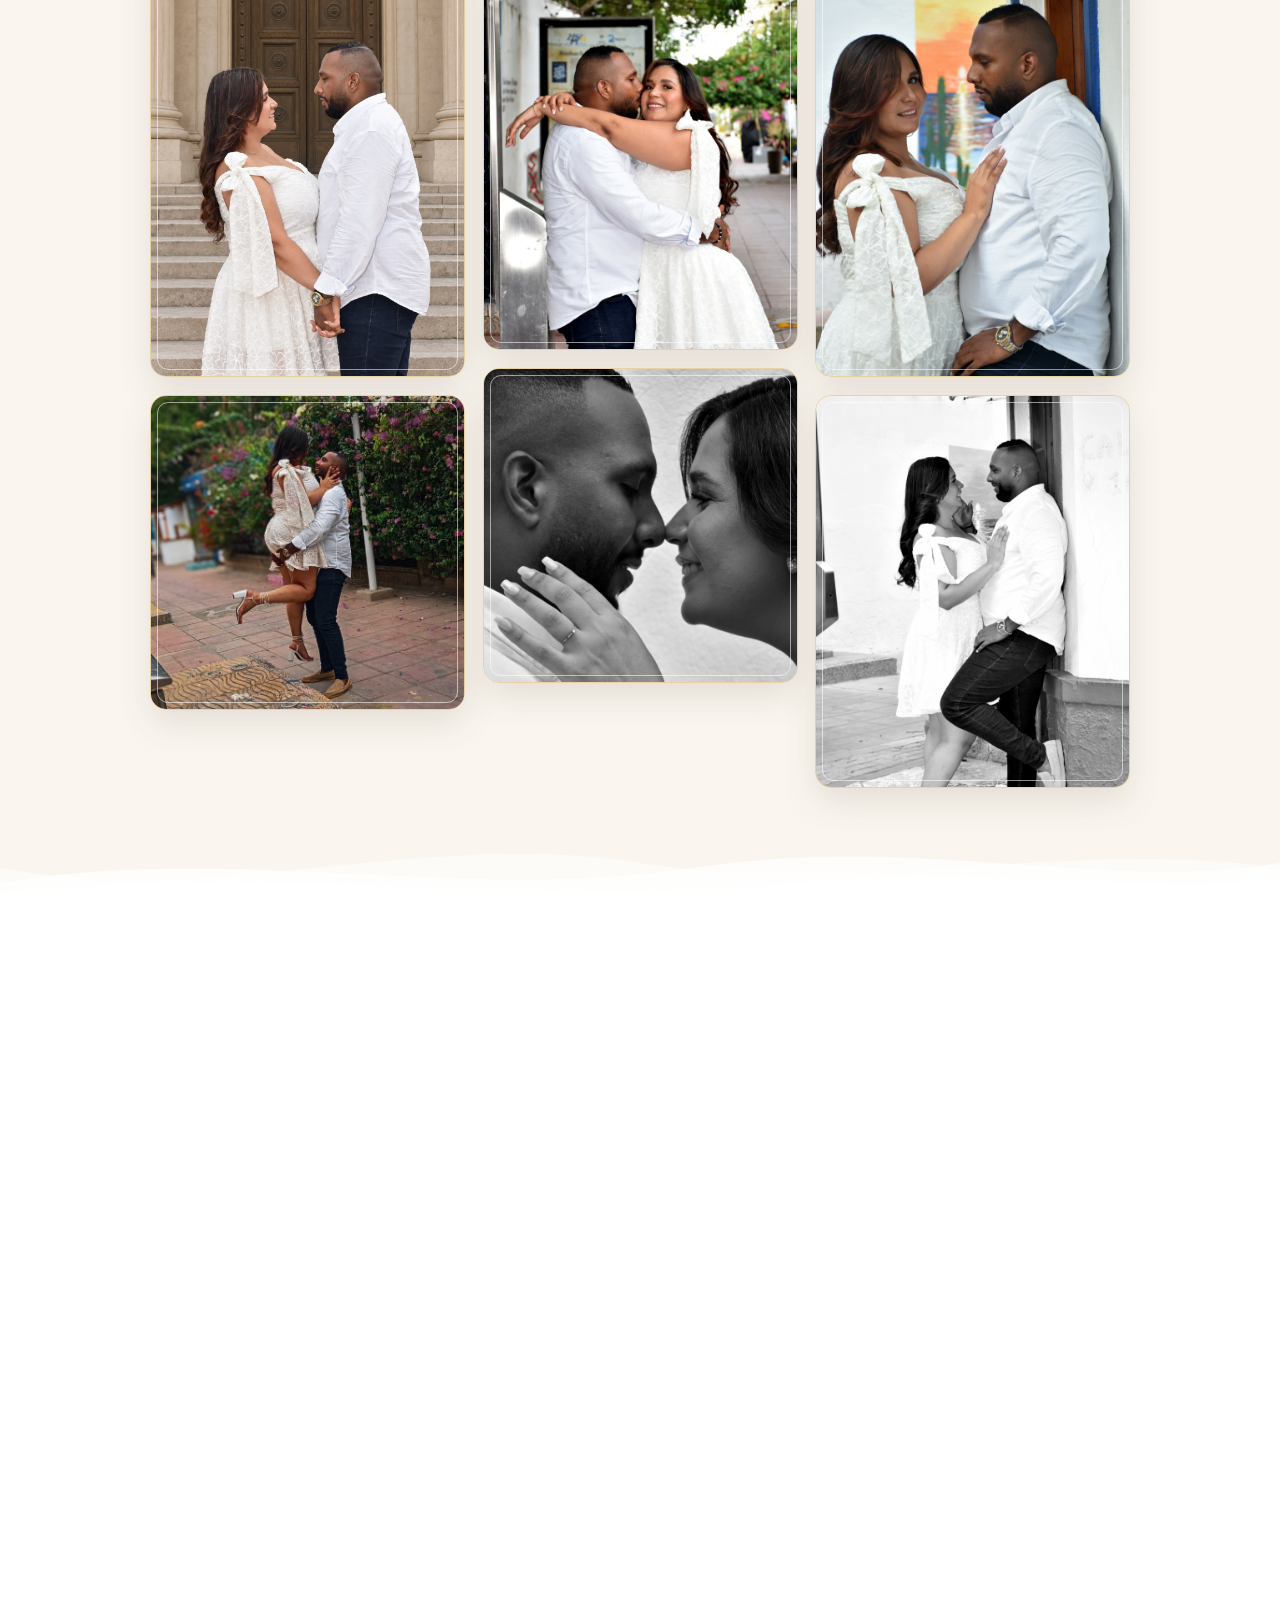
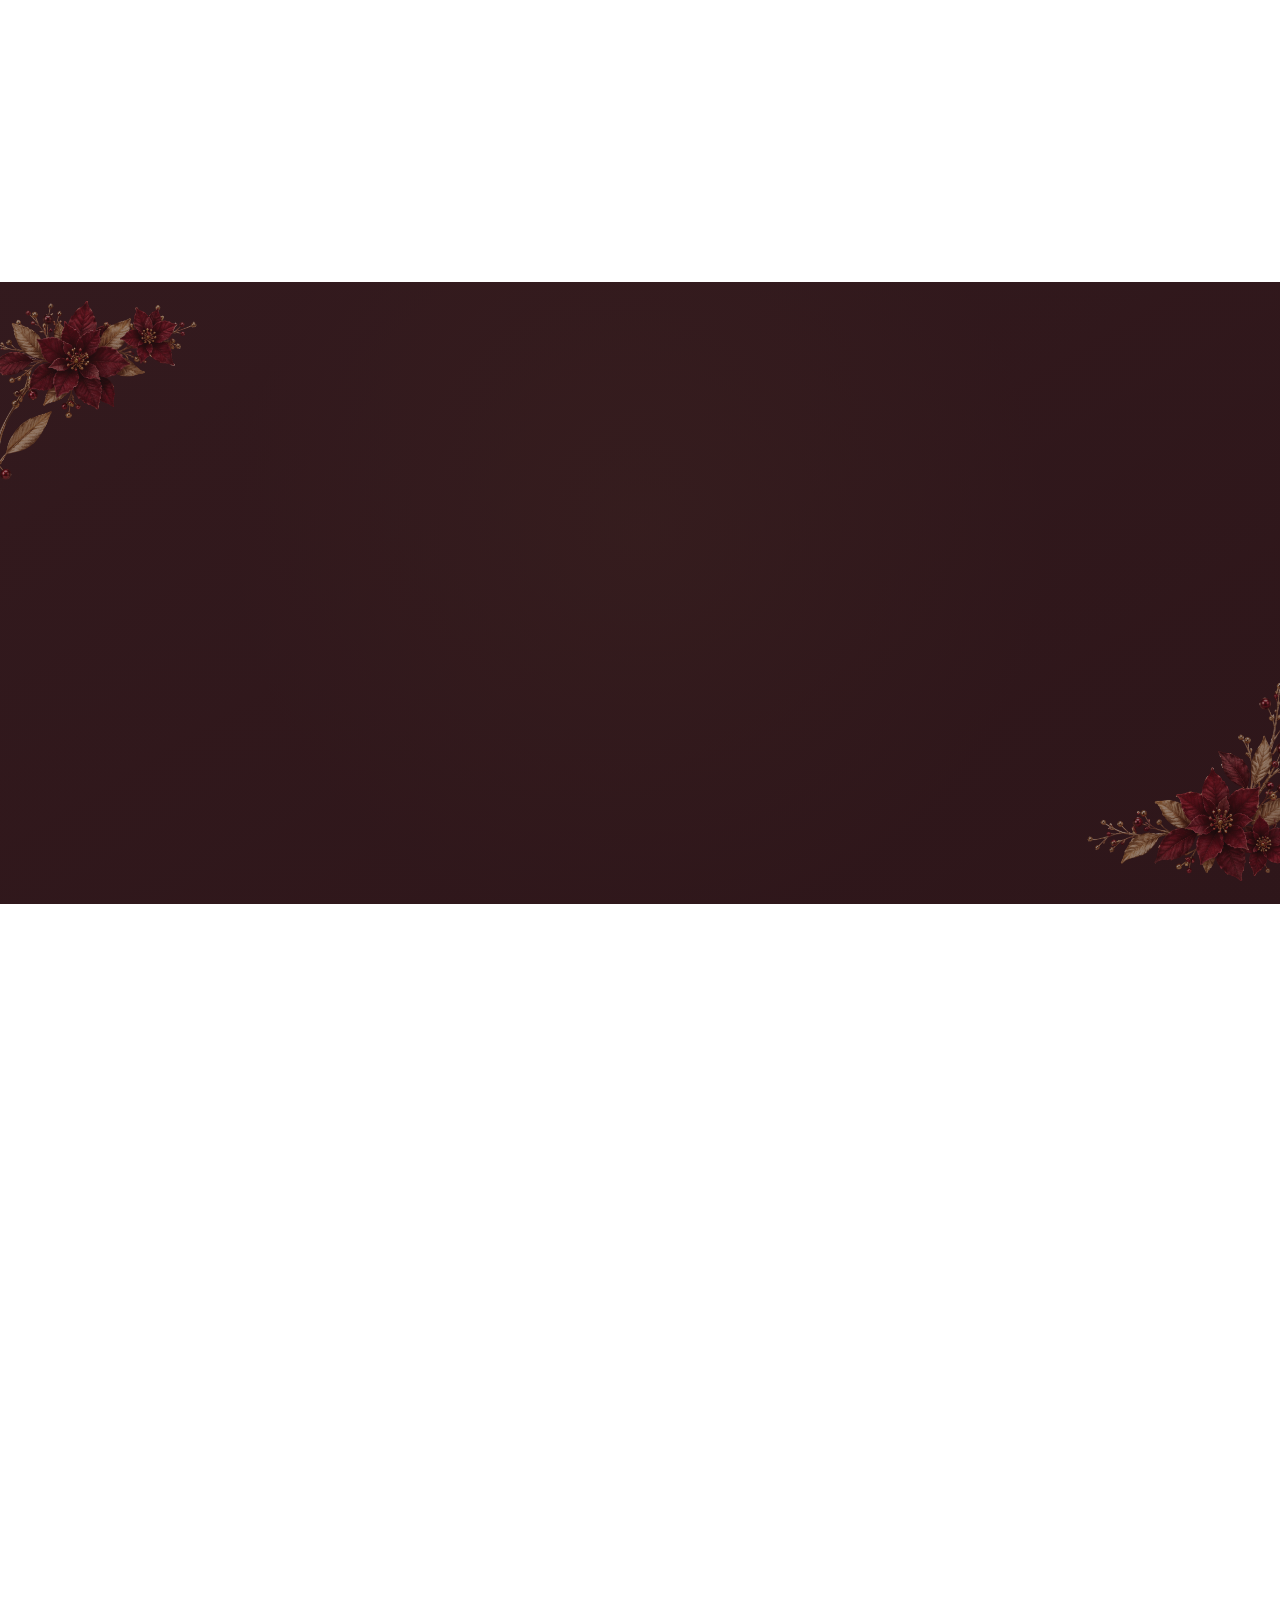
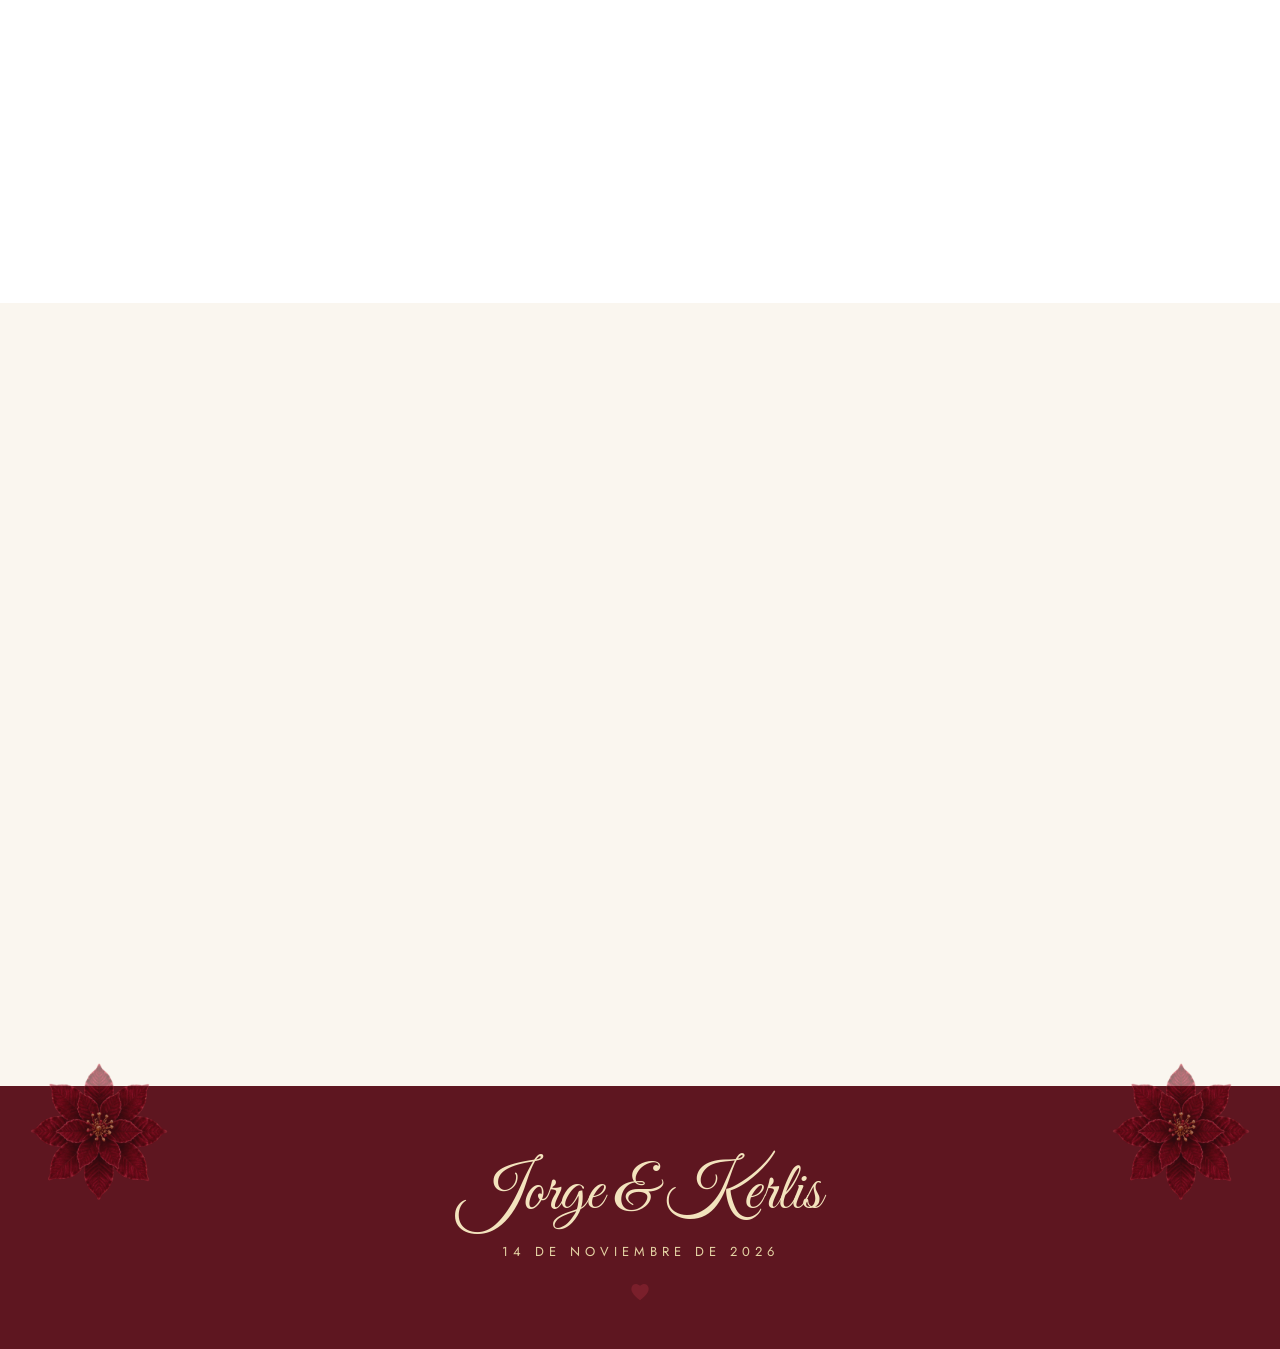
==== commit 2033fe41: "seccion qr" ====
--- a/invitacion.html
+++ b/invitacion.html
@@ -173,7 +173,6 @@
     <div class="contenedor">
       <p class="etiqueta reveal">Itinerario</p>
       <h2 class="titulo-script reveal" style="--reveal-delay:.15s; margin-top:16px;">Nuestro gran dí­a</h2>
-      <img class="ramita reveal" style="--reveal-delay:.25s" src="assets/svg/ramita.svg" alt="" aria-hidden="true">
 
       <div class="itinerario-lista" id="itinerario-lista"><!-- se llena con JS --></div>
     </div>
@@ -257,7 +256,7 @@
         <div class="dresscode-tarjeta reveal">
           <img class="icono" src="assets/svg/icono-corbata.svg" alt="Icono de corbata" aria-hidden="true">
           <h3 class="dresscode-titulo">Hombres</h3>
-          <p class="dresscode-texto">Vestir con guayabera.</p>
+          <p class="dresscode-texto">Guayabera.</p>
         </div>
         <div class="dresscode-tarjeta reveal" style="--reveal-delay:.15s">
           <img class="icono" src="assets/svg/icono-vestido.svg" alt="Icono de vestido" aria-hidden="true">
@@ -309,7 +308,34 @@
   </section>
 
   <!-- ==================================================
-       10. CONFIRMAR ASISTENCIA
+       10. LLUVIA DE SOBRES
+  ==================================================== -->
+  <section class="seccion seccion-blanca seccion-sobres" aria-label="Lluvia de sobres">
+    <div class="contenedor">
+      <p class="etiqueta reveal">Lluvia de sobres</p>
+      <h2 class="titulo-script reveal" style="--reveal-delay:.15s; margin-top:16px;">Tu presencia es nuestro mejor regalo</h2>
+      <img class="ramita reveal" style="--reveal-delay:.25s" src="assets/svg/ramita.svg" alt="" aria-hidden="true">
+
+      <div class="sobre-contenido reveal" style="--reveal-delay:.35s">
+        <p class="sobre-texto">
+          Si deseas hacernos un detalle, puedes hacerlo a través de nuestra lluvia de sobres.
+        </p>
+
+        <div class="sobre-qr-marco">
+          <img src="assets/img/qr.png" alt="Código QR para donaciones" class="sobre-qr">
+        </div>
+
+        <p class="sobre-llave">
+          <span class="sobre-llave-label">Llave Bre-B:</span>
+          <span class="sobre-llave-valor">@kerlis117</span>
+        </p>
+        <p class="sobre-nota">Si no puedes escanear el QR, puedes usar nuestra llave de Bre-B.</p>
+      </div>
+    </div>
+  </section>
+
+  <!-- ==================================================
+       11. CONFIRMAR ASISTENCIA
   ==================================================== -->
   <section class="seccion seccion-crema seccion-confirmacion" aria-label="Confirmar asistencia">
     <div class="contenedor">
--- a/css/styles.css
+++ b/css/styles.css
@@ -874,7 +874,77 @@
 .compartir-flor.id { bottom: 12px; right: -30px; }
 
 /* ============================================================
-   10. CONFIRMAR ASISTENCIA
+   10. LLUVIA DE SOBRES
+================================================================= */
+.seccion-sobres { text-align: center; }
+.sobre-contenido {
+  max-width: 520px;
+  margin: 36px auto 0;
+}
+.sobre-texto {
+  font-size: clamp(19px, 2.6vw, 24px);
+  font-style: italic;
+  color: var(--tinta);
+  line-height: 1.65;
+}
+.sobre-qr-marco {
+  margin: 34px auto 0;
+  width: min(240px, 60vw);
+  background: var(--blanco);
+  border: 1.5px solid var(--dorado);
+  border-radius: 18px;
+  padding: 16px;
+  box-shadow: 0 16px 40px rgba(74, 52, 40, 0.12);
+  position: relative;
+}
+.sobre-qr-marco::before {
+  content: '';
+  position: absolute;
+  inset: 6px;
+  border: 1px solid rgba(184, 147, 61, 0.35);
+  border-radius: 12px;
+  pointer-events: none;
+}
+.sobre-qr {
+  width: 100%;
+  border-radius: 10px;
+  display: block;
+}
+.sobre-llave {
+  margin-top: 30px;
+  display: flex;
+  align-items: center;
+  justify-content: center;
+  gap: 12px;
+  flex-wrap: wrap;
+}
+.sobre-llave-label {
+  font-family: var(--font-sans);
+  font-size: 13px;
+  letter-spacing: 3px;
+  text-transform: uppercase;
+  color: var(--dorado);
+}
+.sobre-llave-valor {
+  font-family: var(--font-serif);
+  font-size: clamp(24px, 4vw, 32px);
+  font-weight: 600;
+  color: var(--burdeos);
+  background: var(--crema);
+  border: 1.5px solid var(--dorado-suave);
+  border-radius: 12px;
+  padding: 10px 24px;
+  letter-spacing: 1px;
+}
+.sobre-nota {
+  margin-top: 14px;
+  font-style: italic;
+  font-size: 16.5px;
+  color: var(--tinta-suave);
+}
+
+/* ============================================================
+   11. CONFIRMAR ASISTENCIA
 ================================================================= */
 .seccion-confirmacion { text-align: center; }
 .confirmacion-texto {
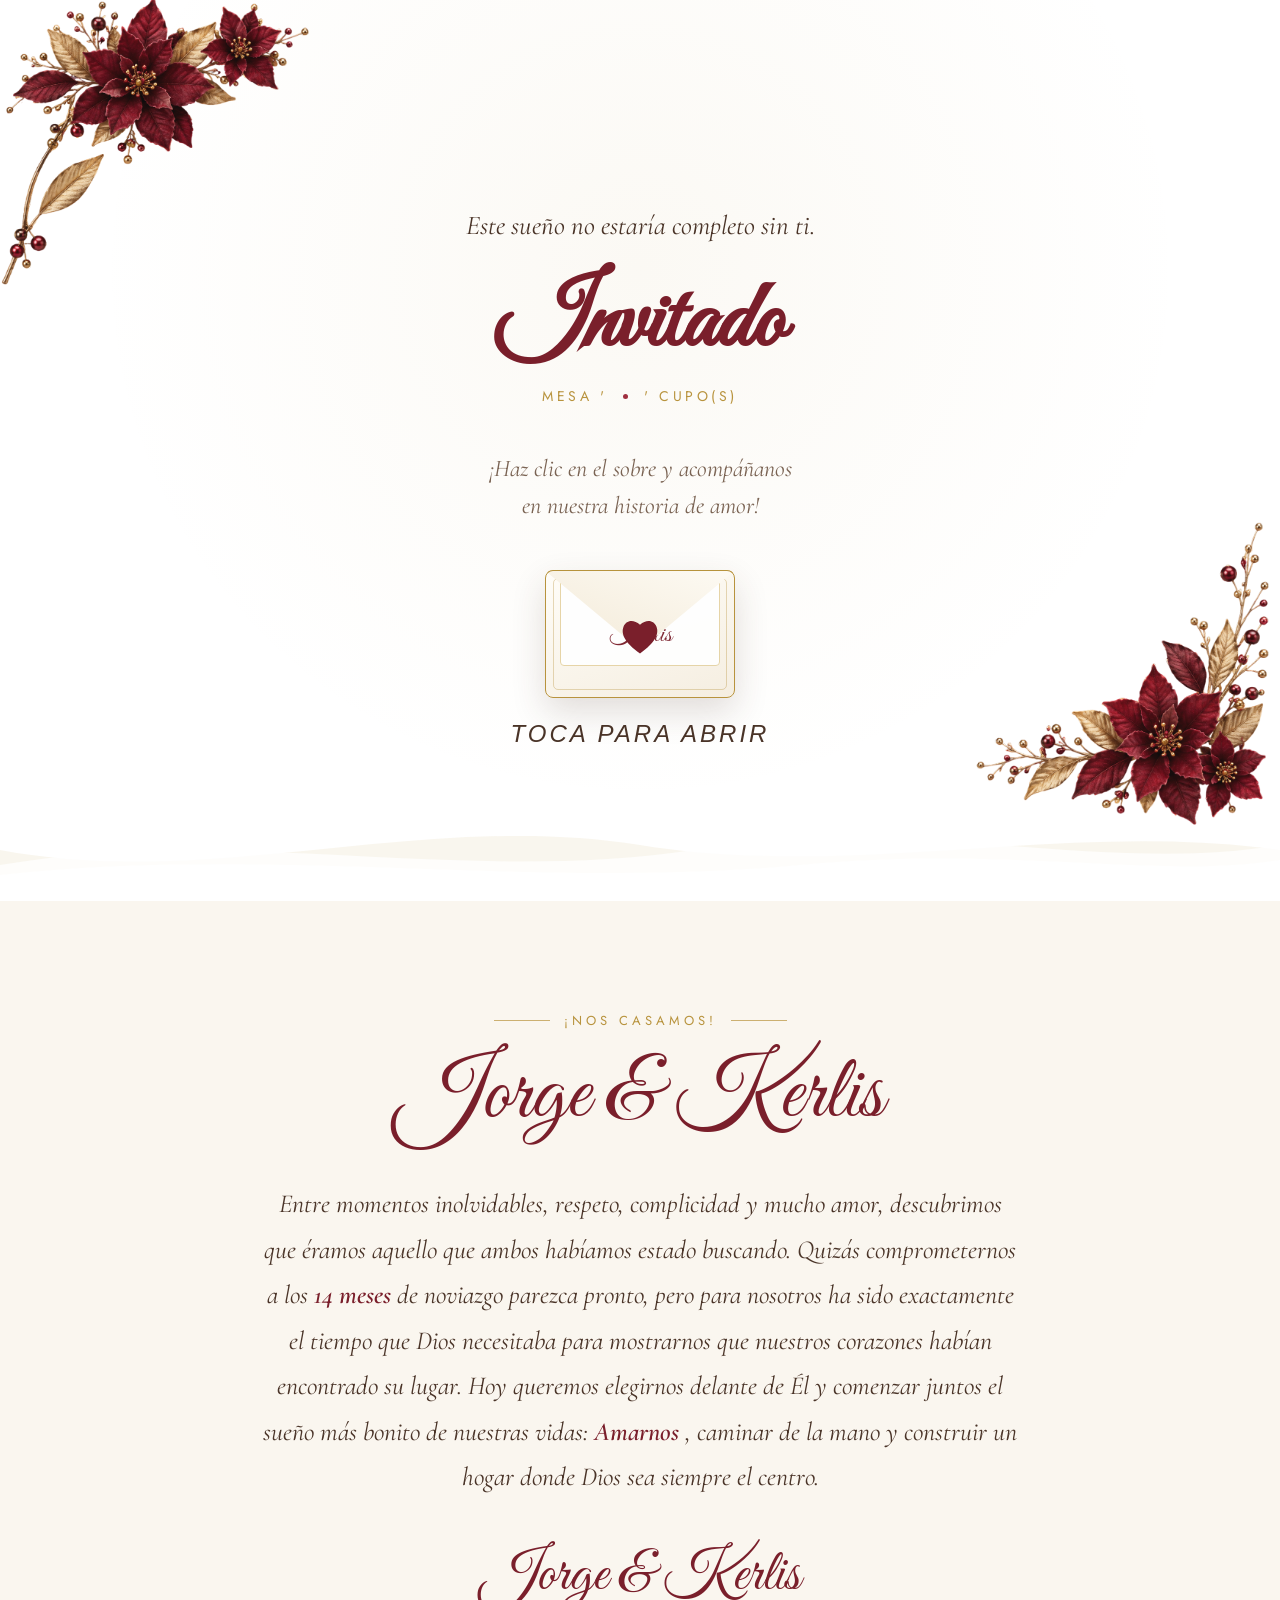
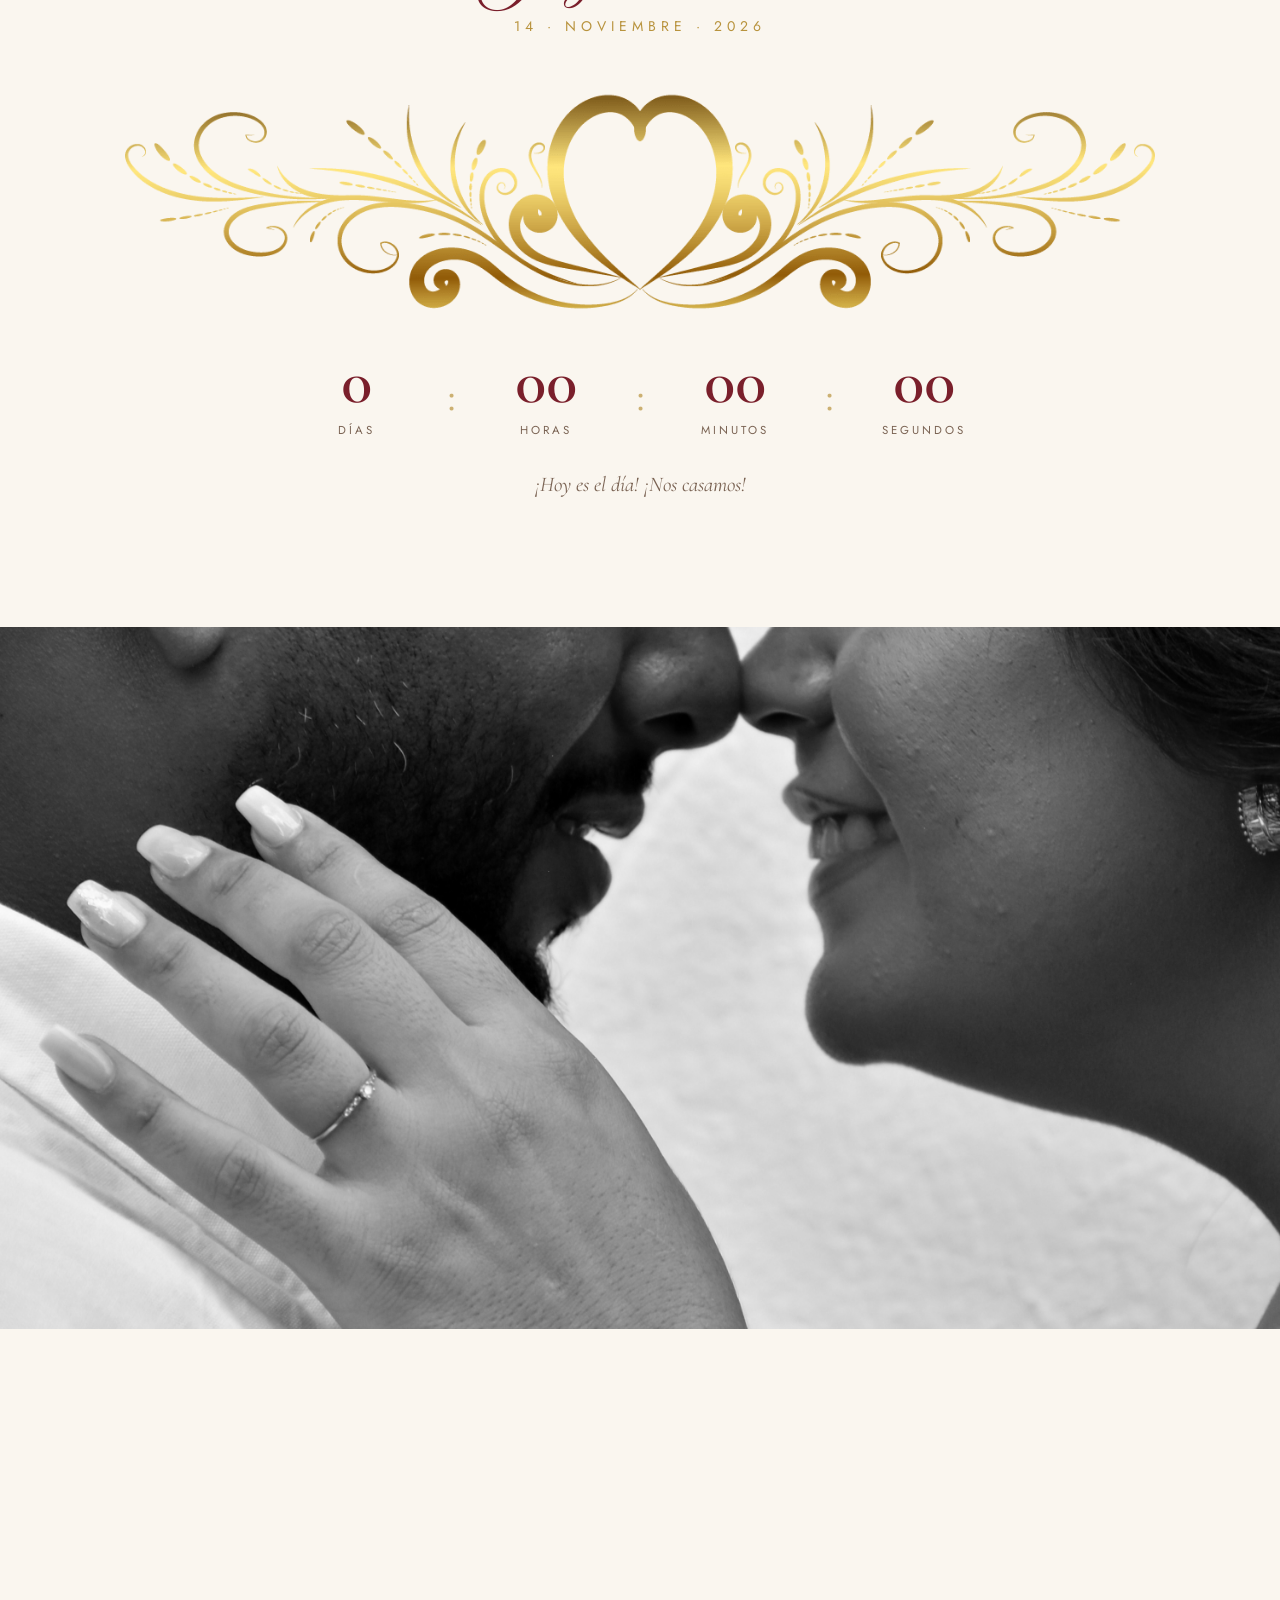
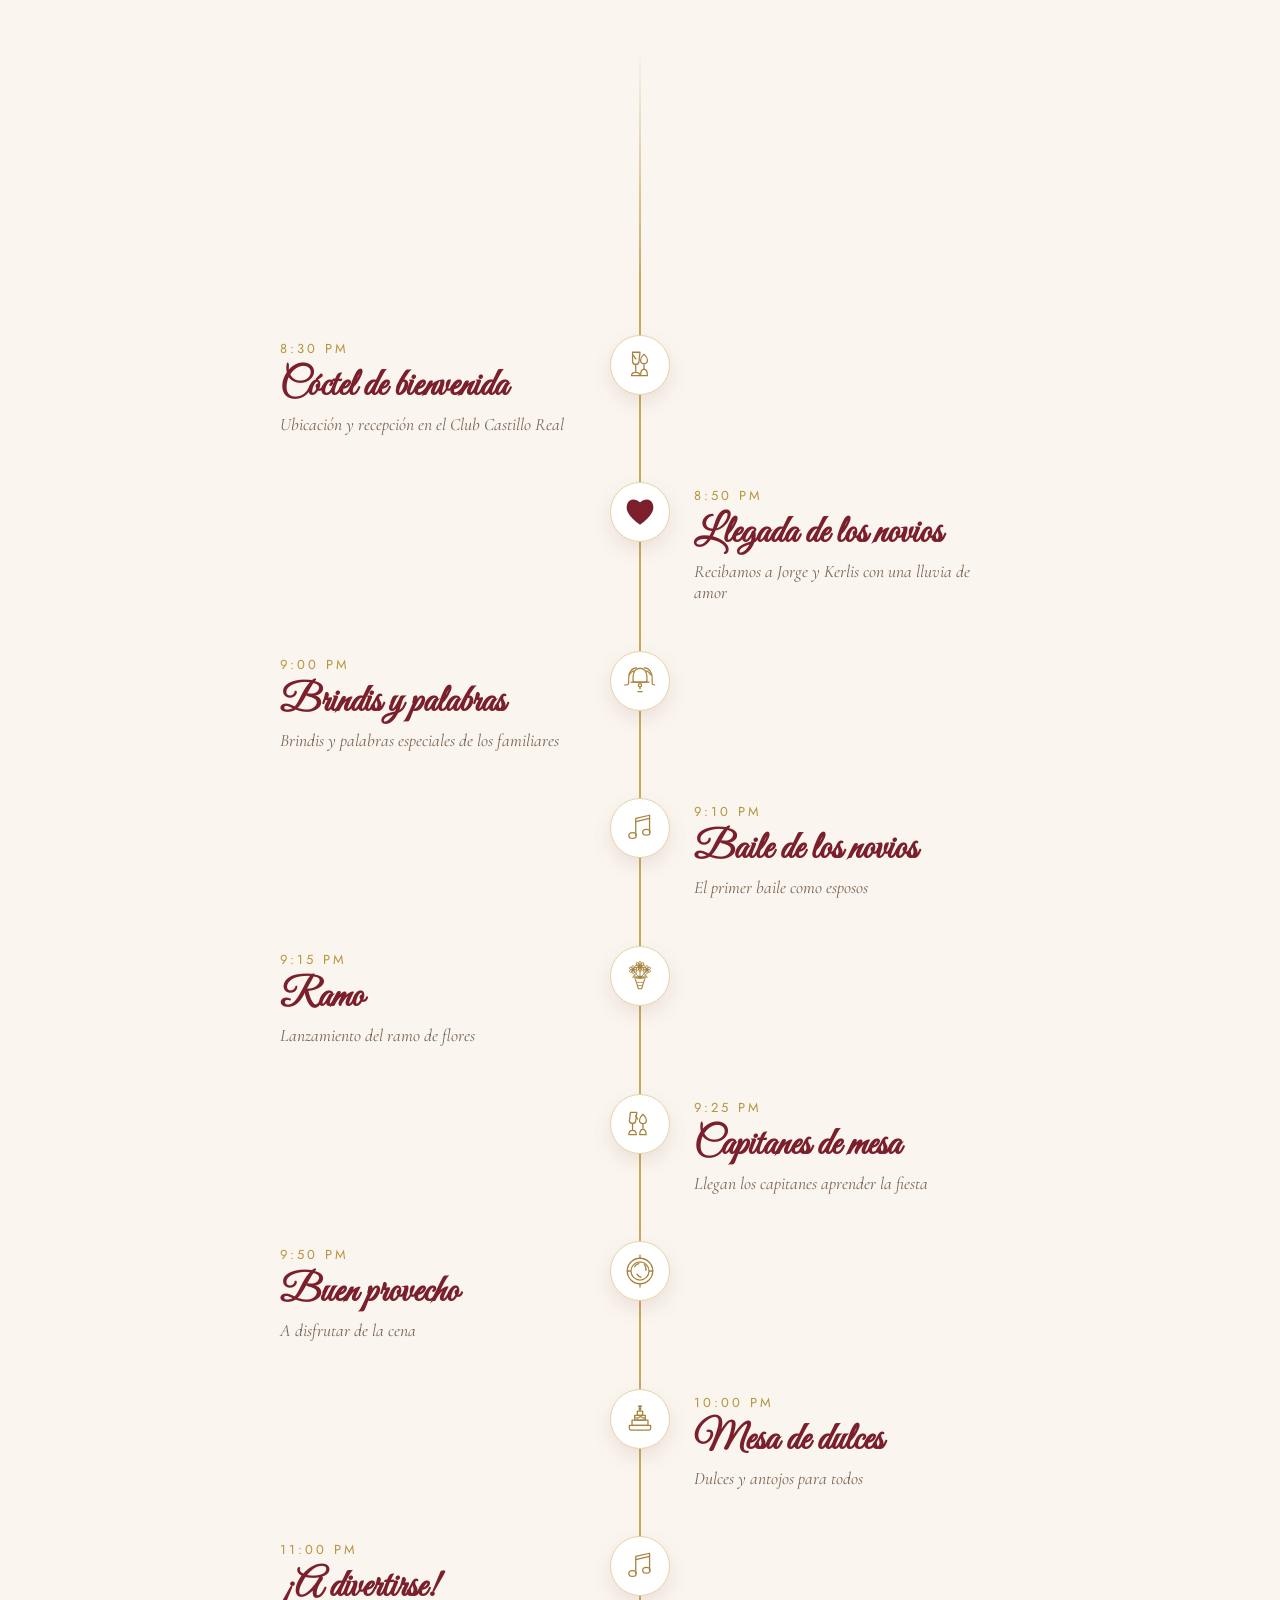
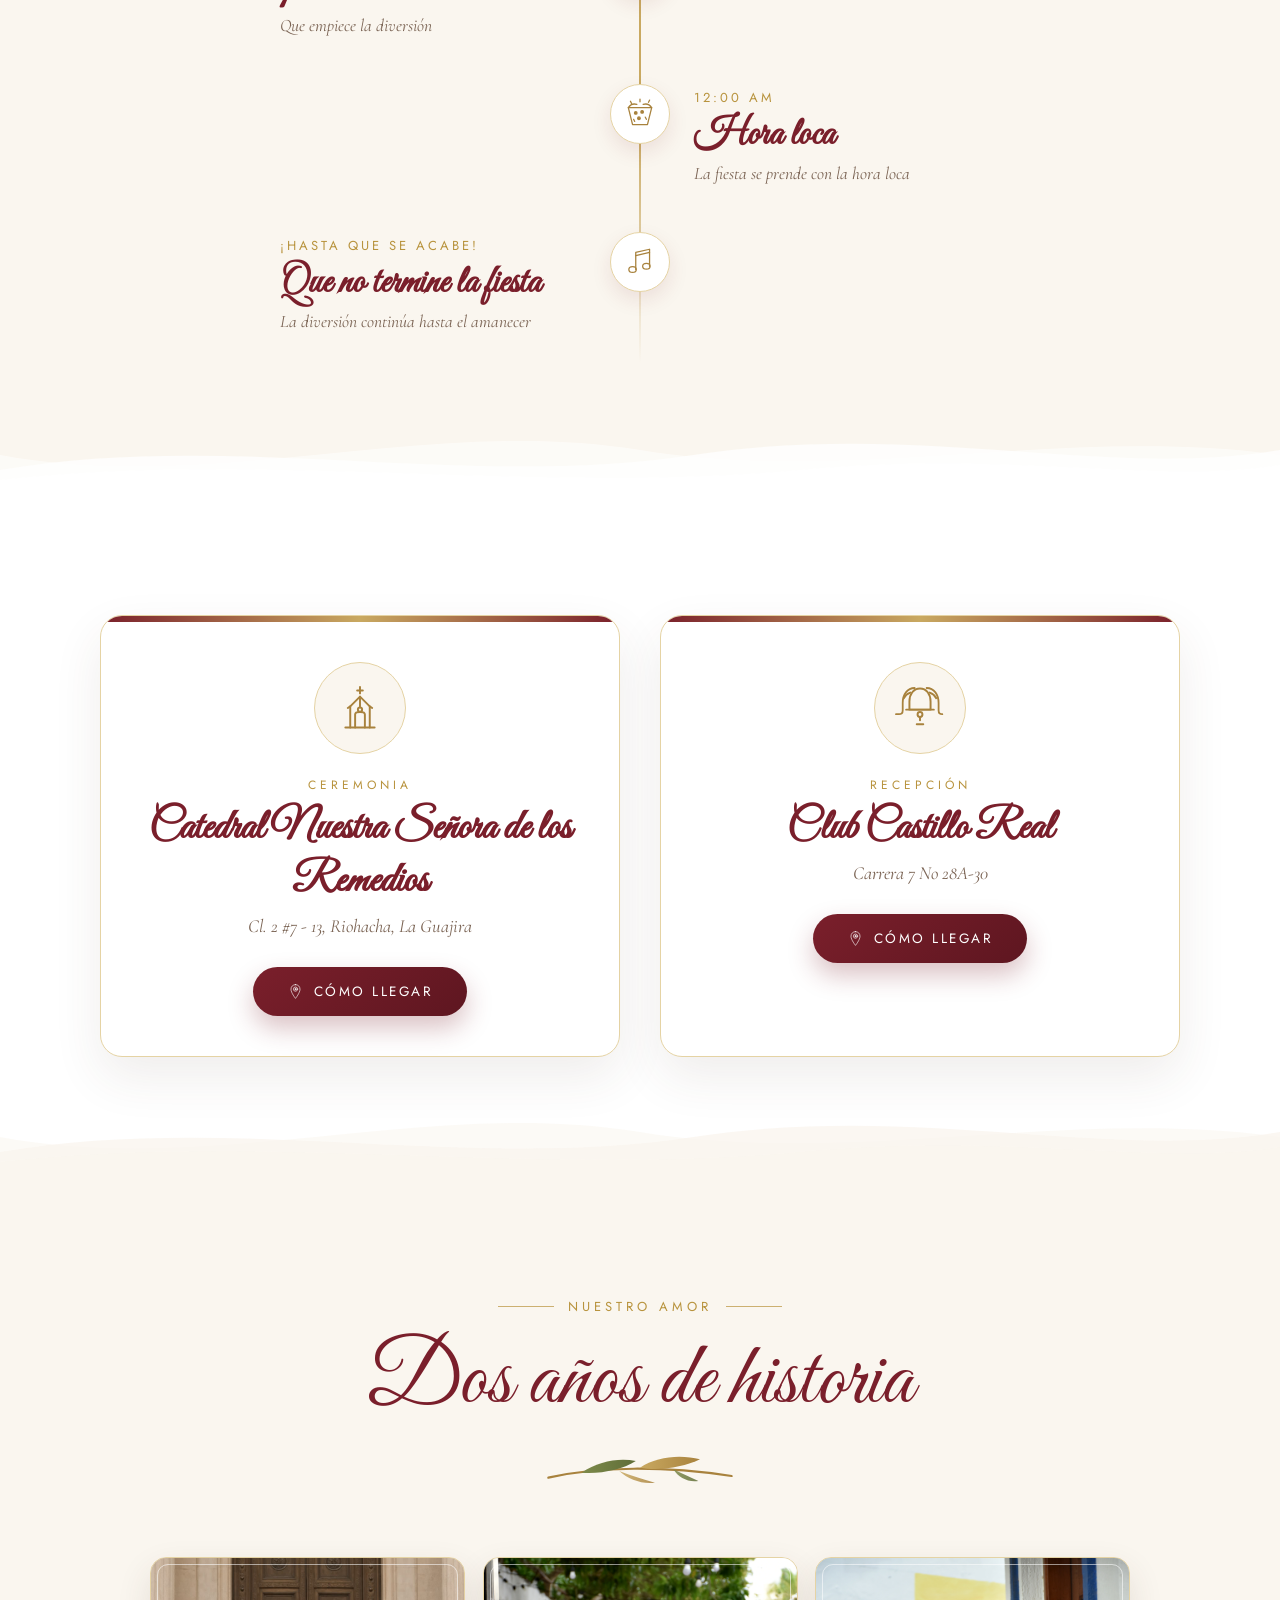
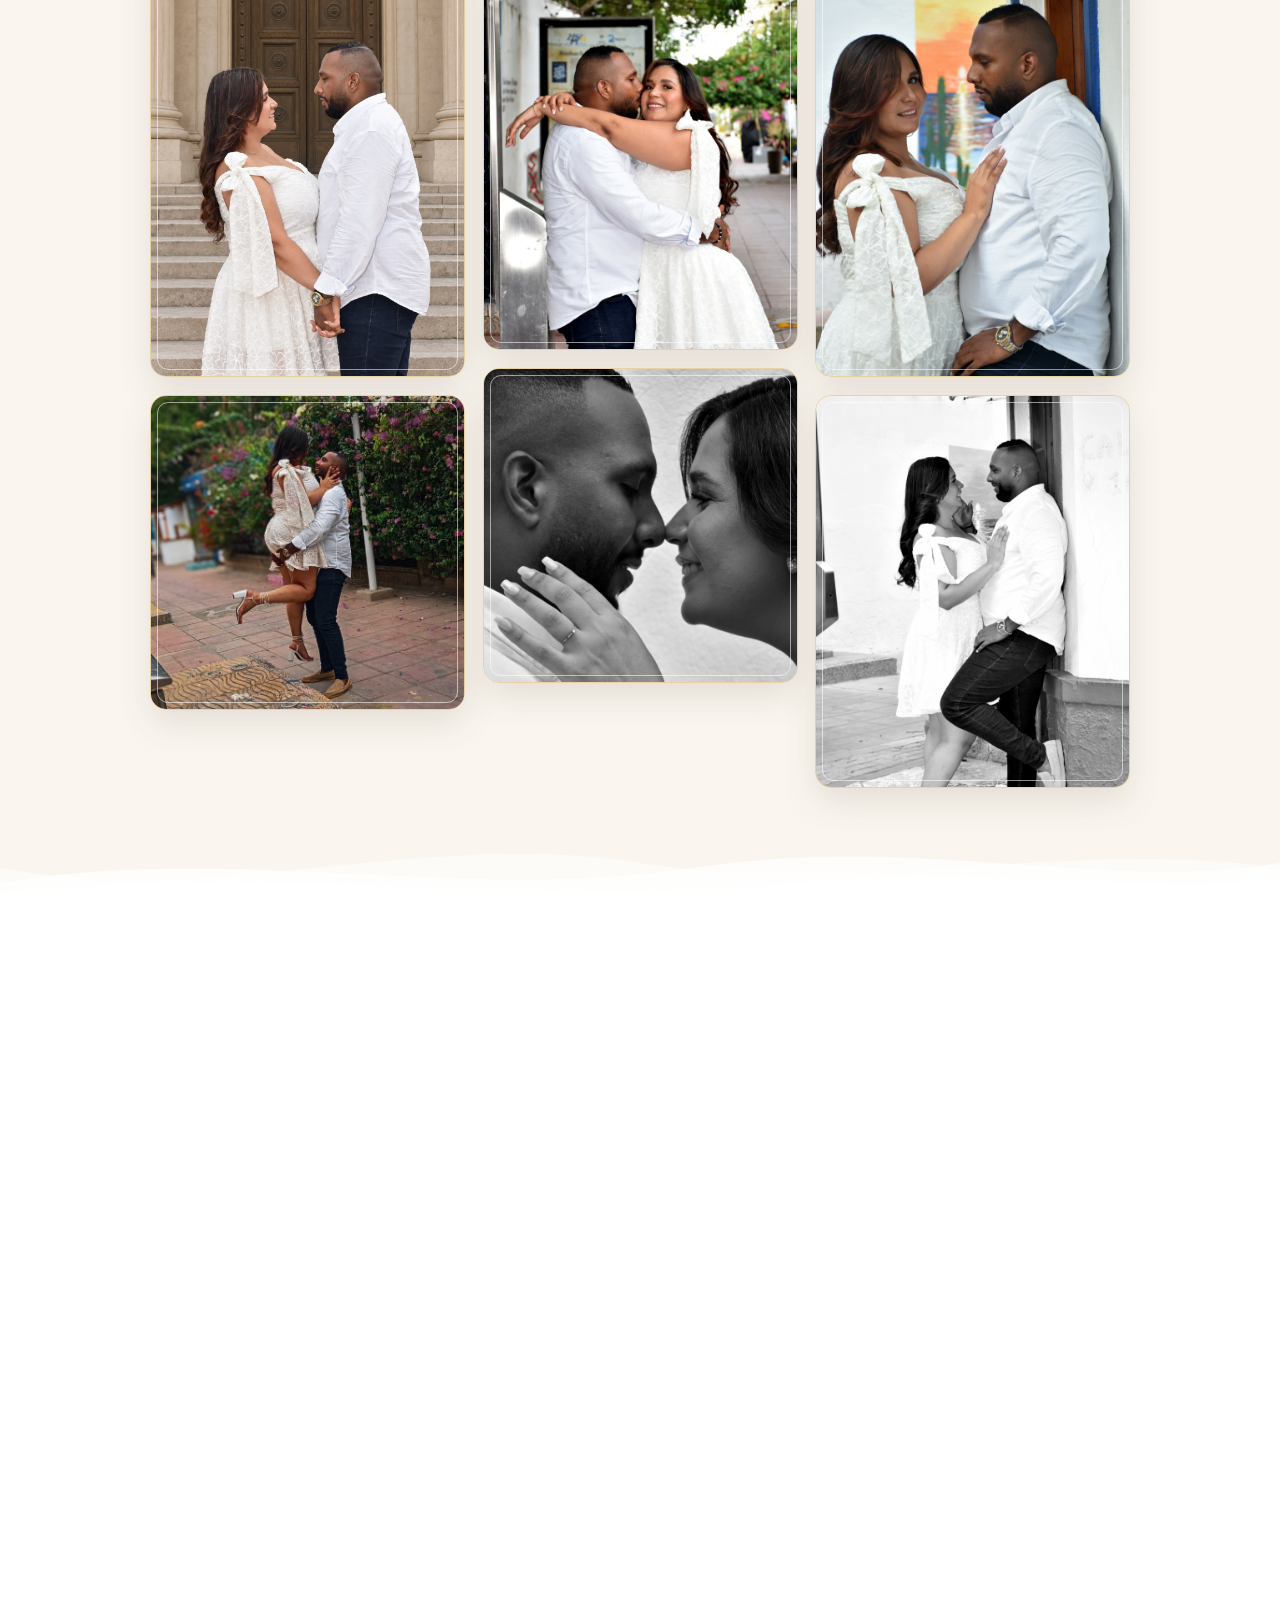
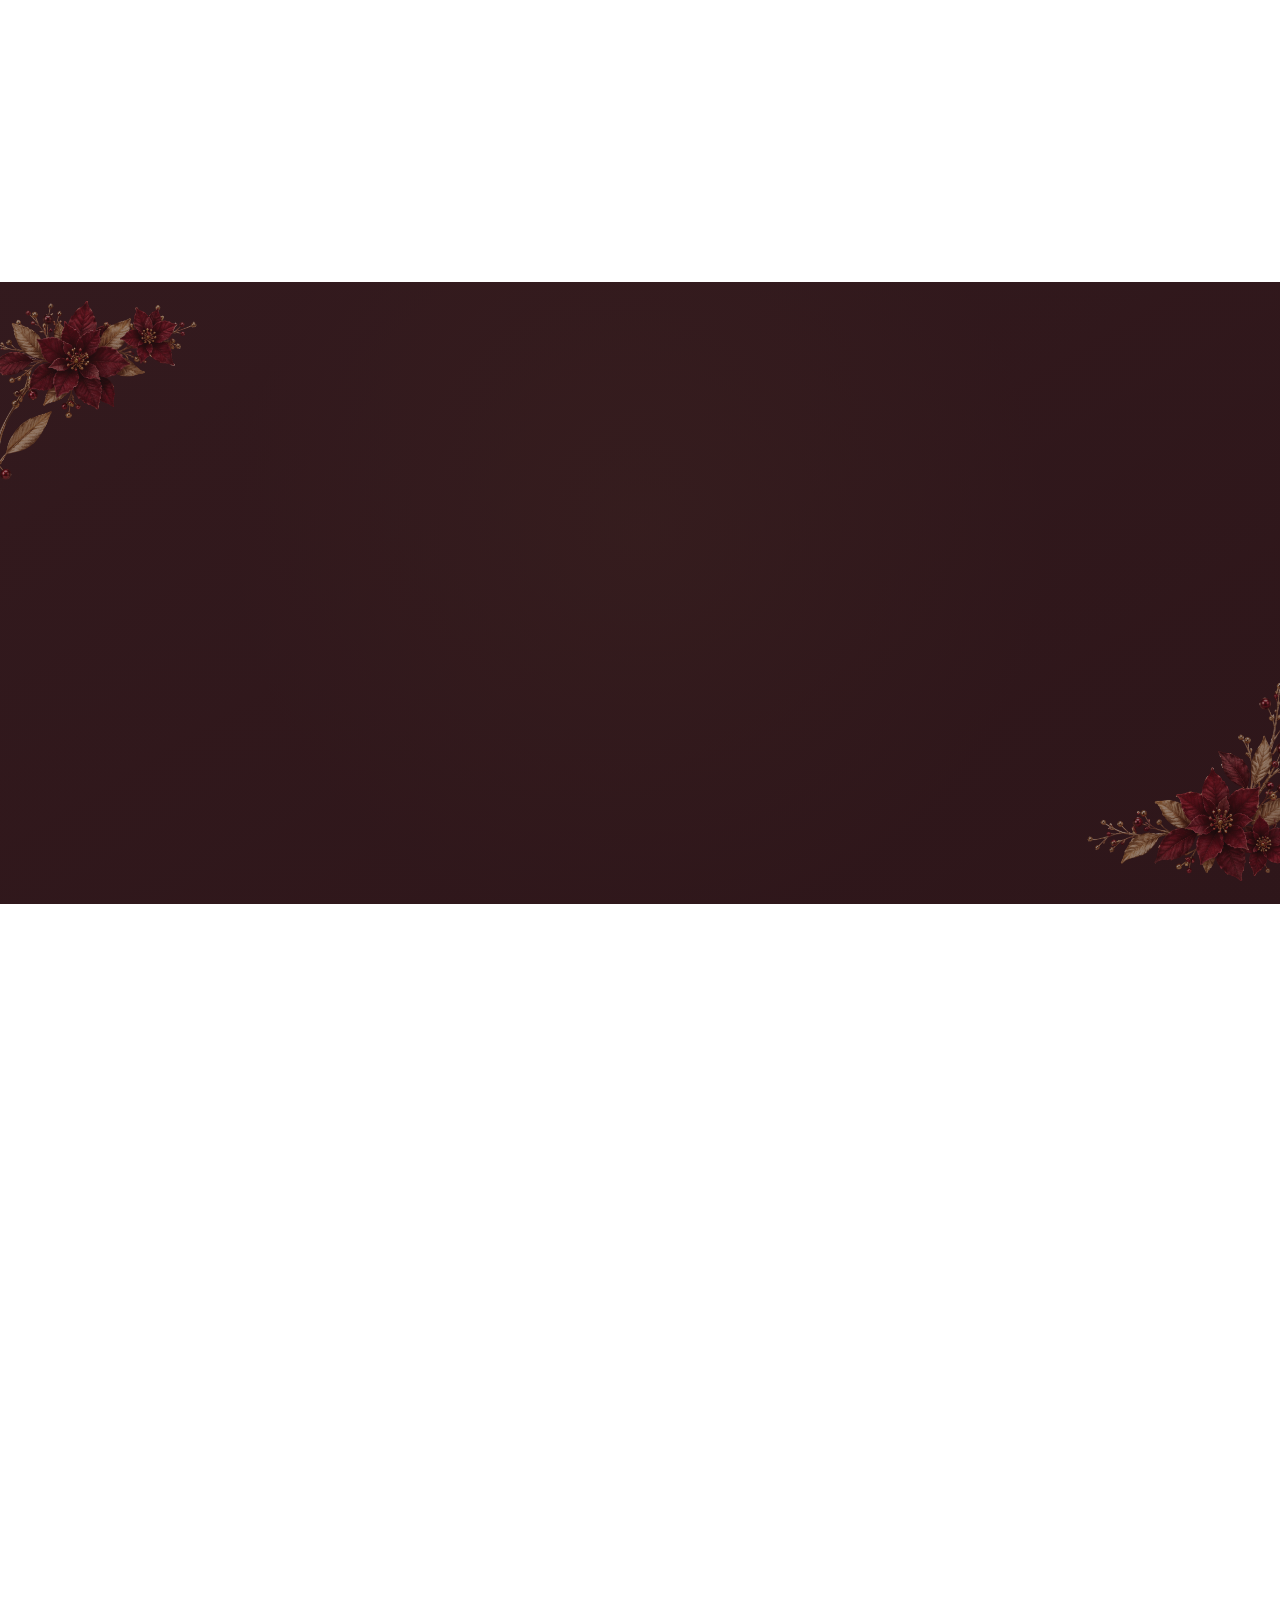
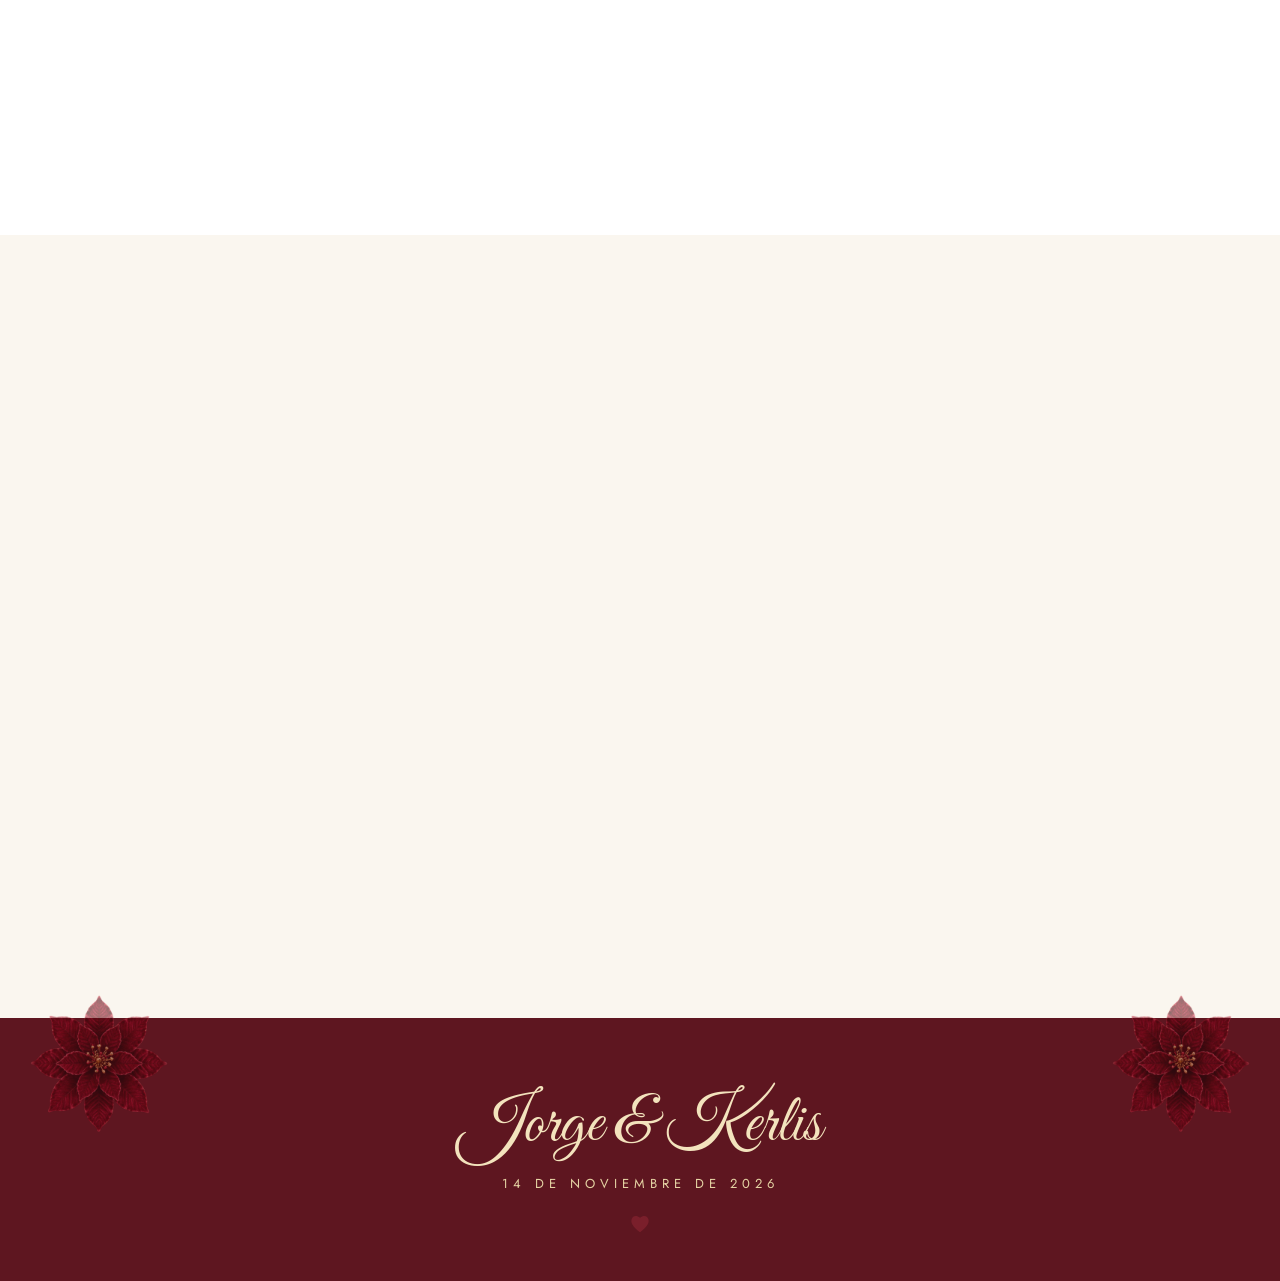
==== commit 1c582410: "pdf acomodado 1" ====
--- a/invitacion.html
+++ b/invitacion.html
@@ -314,7 +314,6 @@
     <div class="contenedor">
       <p class="etiqueta reveal">Lluvia de sobres</p>
       <h2 class="titulo-script reveal" style="--reveal-delay:.15s; margin-top:16px;">Tu presencia es nuestro mejor regalo</h2>
-      <img class="ramita reveal" style="--reveal-delay:.25s" src="assets/svg/ramita.svg" alt="" aria-hidden="true">
 
       <div class="sobre-contenido reveal" style="--reveal-delay:.35s">
         <p class="sobre-texto">
@@ -526,7 +525,6 @@
       </svg>
       <p class="pdf-titulo">Jorge &amp; Kerlis</p>
       <p class="pdf-fecha">14 de Noviembre de 2026</p>
-      <img class="pdf-ramita" src="assets/svg/ramita.svg" alt="">
       <p class="pdf-para">Invitación para</p>
       <p class="pdf-nombre" data-campo="nombre">Invitado</p>
       <p class="pdf-detalles">Mesa <span data-campo="mesa">'</span>  · <span data-campo="cupos">'</span> cupo(s)</p>
--- a/css/styles.css
+++ b/css/styles.css
@@ -1138,8 +1138,8 @@
 .pdf-flor.id { bottom: 8px; right: 8px; }
 .pdf-titulo { font-family: var(--font-script); font-size: 64px; color: var(--burdeos); line-height: 1.1; }
 .pdf-fecha { margin-top: 6px; font-family: var(--font-sans); letter-spacing: 5px; font-size: 14px; text-transform: uppercase; color: var(--dorado); }
-.pdf-ramita { width: 190px; margin: 14px auto 0; }
-.pdf-para { margin-top: 26px; font-style: italic; font-size: 23px; color: var(--tinta-suave); }
+.pdf-ramita { width: 190px; margin: 0; }
+.pdf-para { margin-top:0; font-style: italic; font-size: 23px; color: var(--tinta-suave); }
 .pdf-nombre { font-family: var(--font-script); font-size: 58px; color: var(--burdeos); margin-top: 4px; word-break: break-word; }
 .pdf-detalles { margin-top: 8px; font-family: var(--font-sans); font-size: 13px; letter-spacing: 3px; text-transform: uppercase; color: var(--dorado); }
 .pdf-divisor { width: 70%; margin: 26px auto; height: 1px; background: linear-gradient(90deg, transparent, var(--dorado), transparent); }
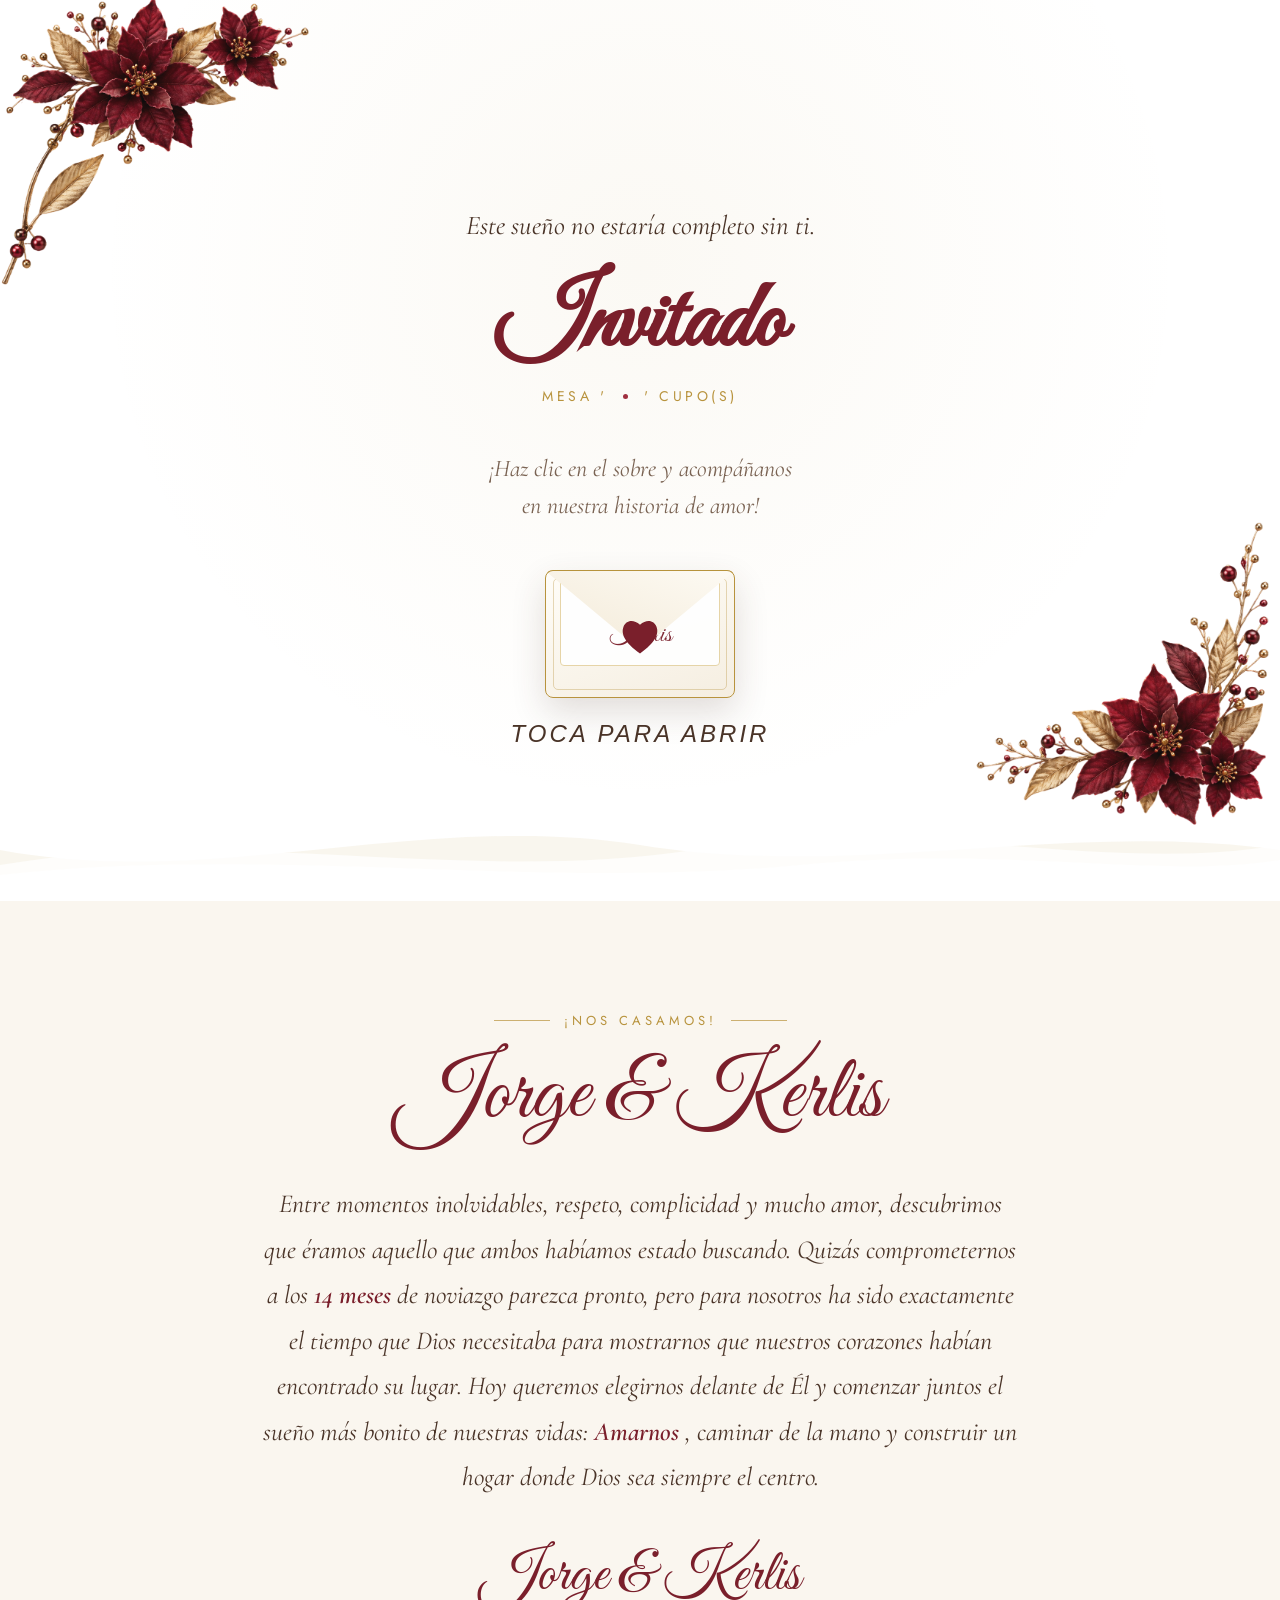
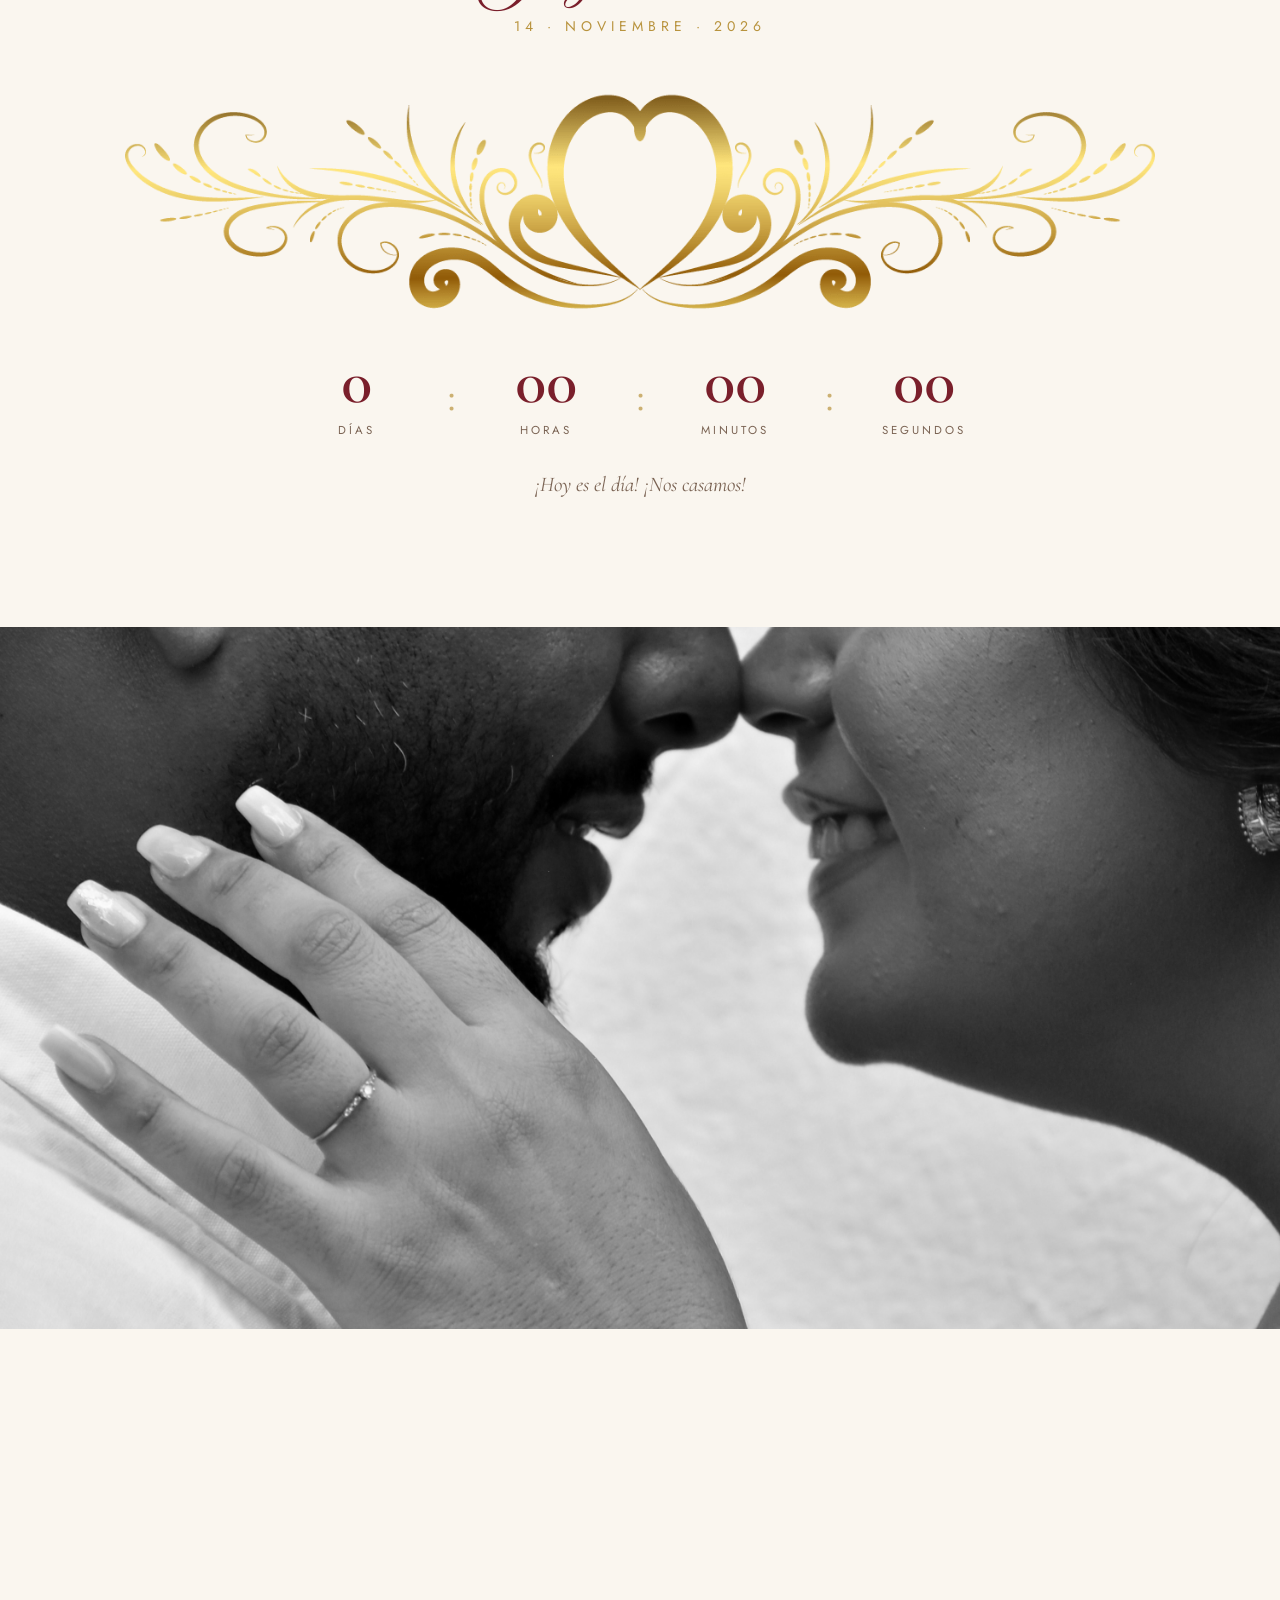
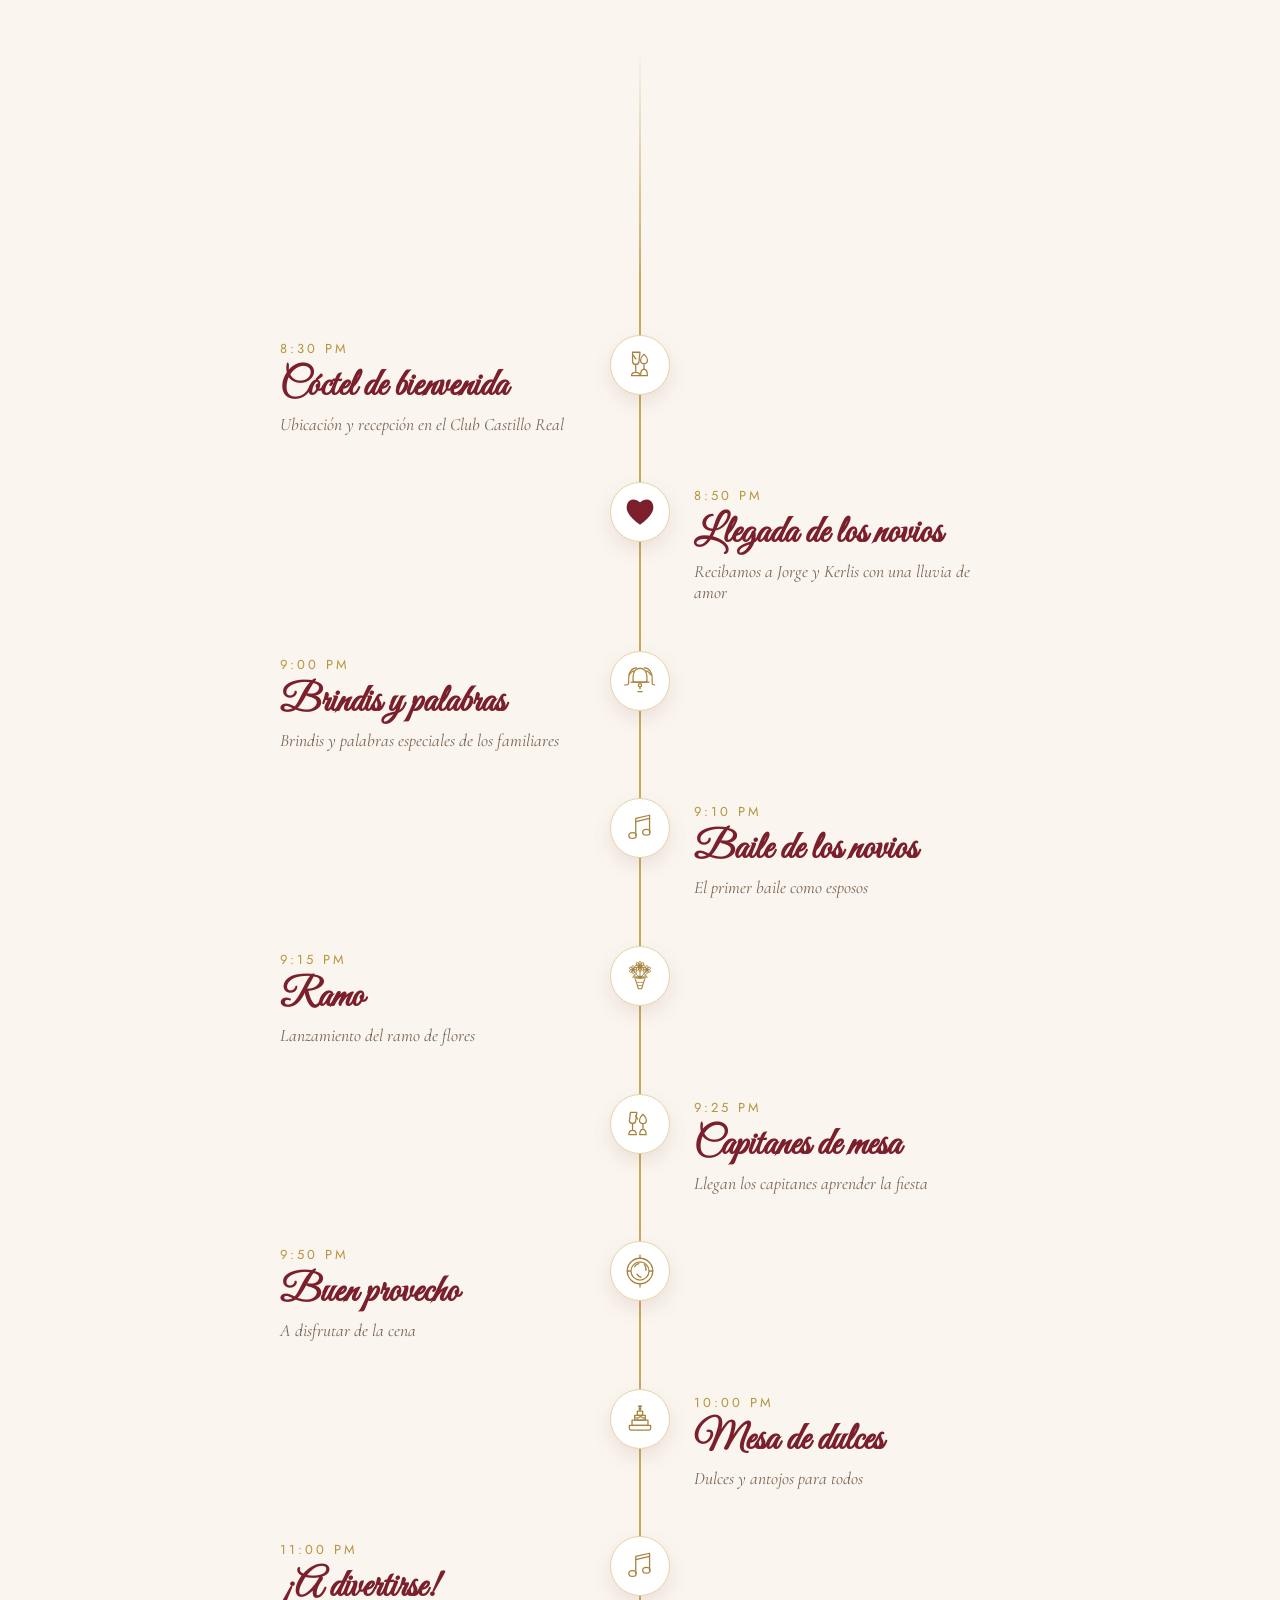
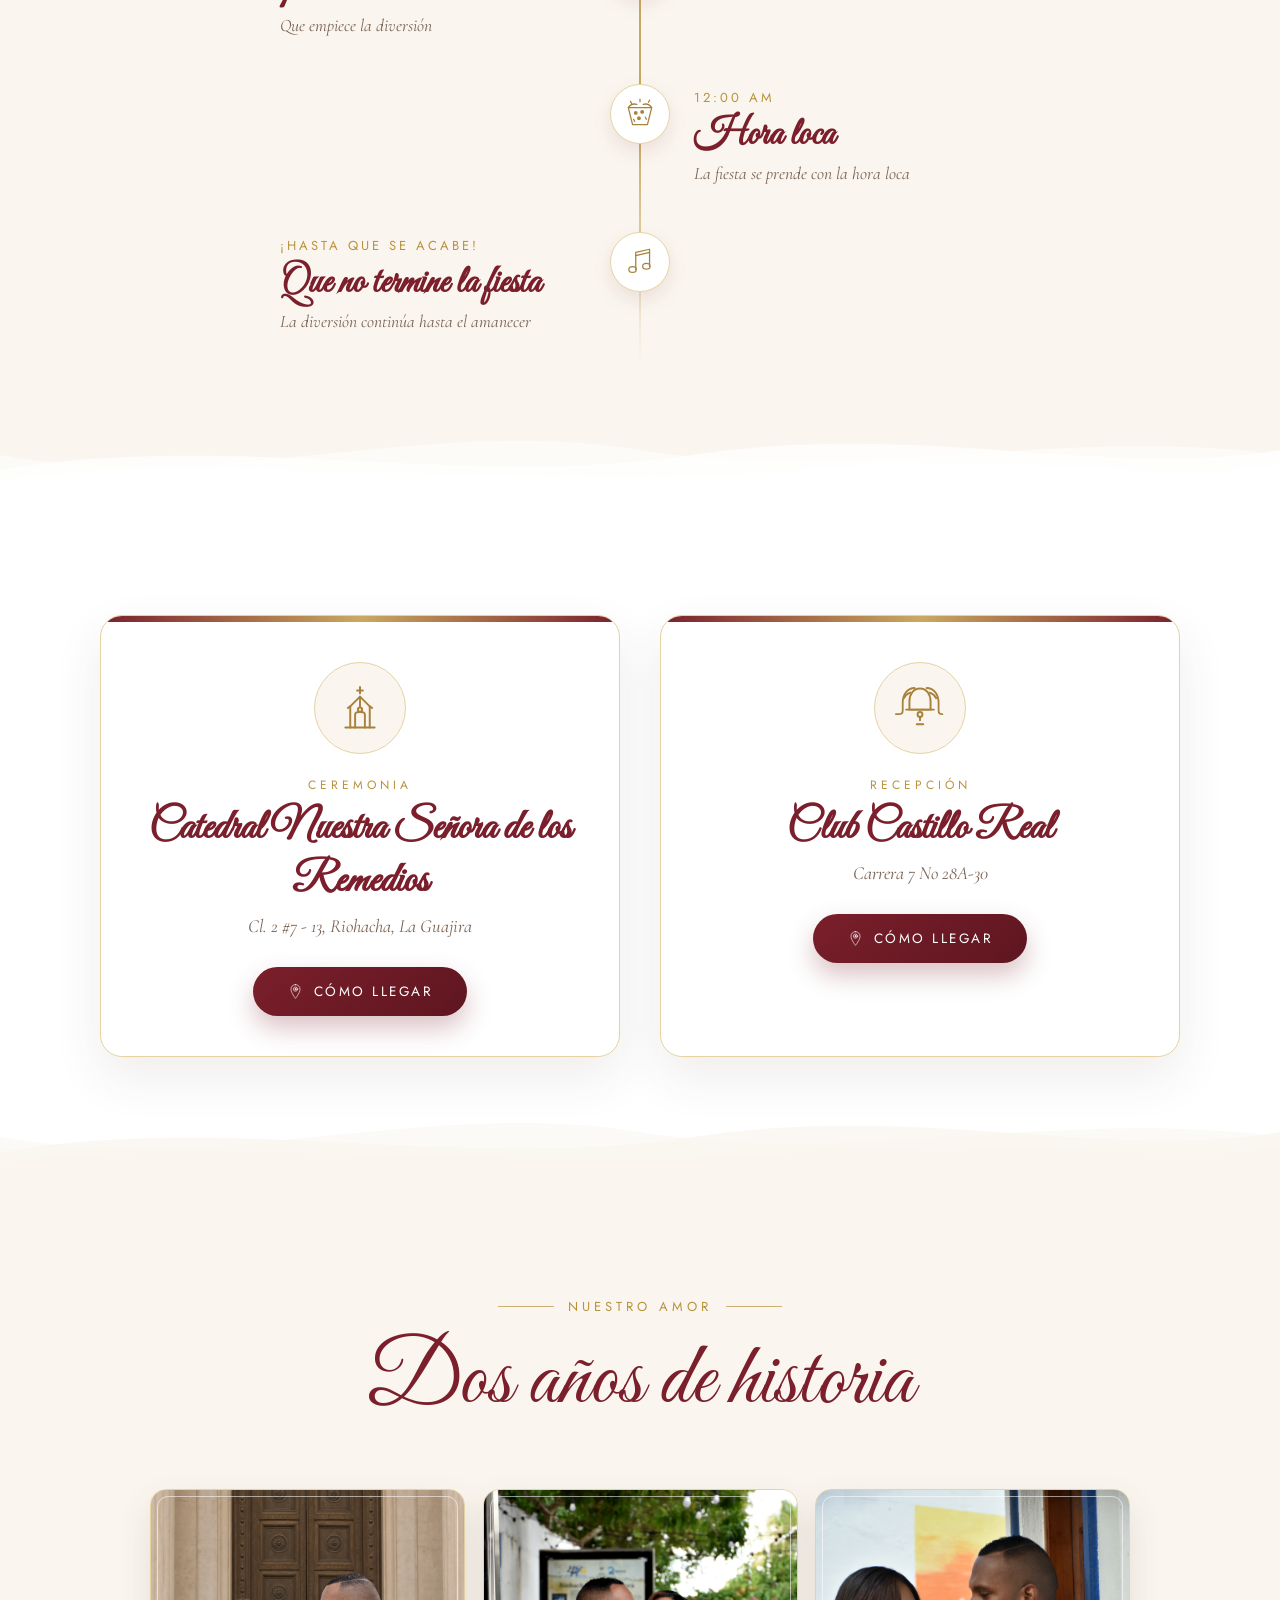
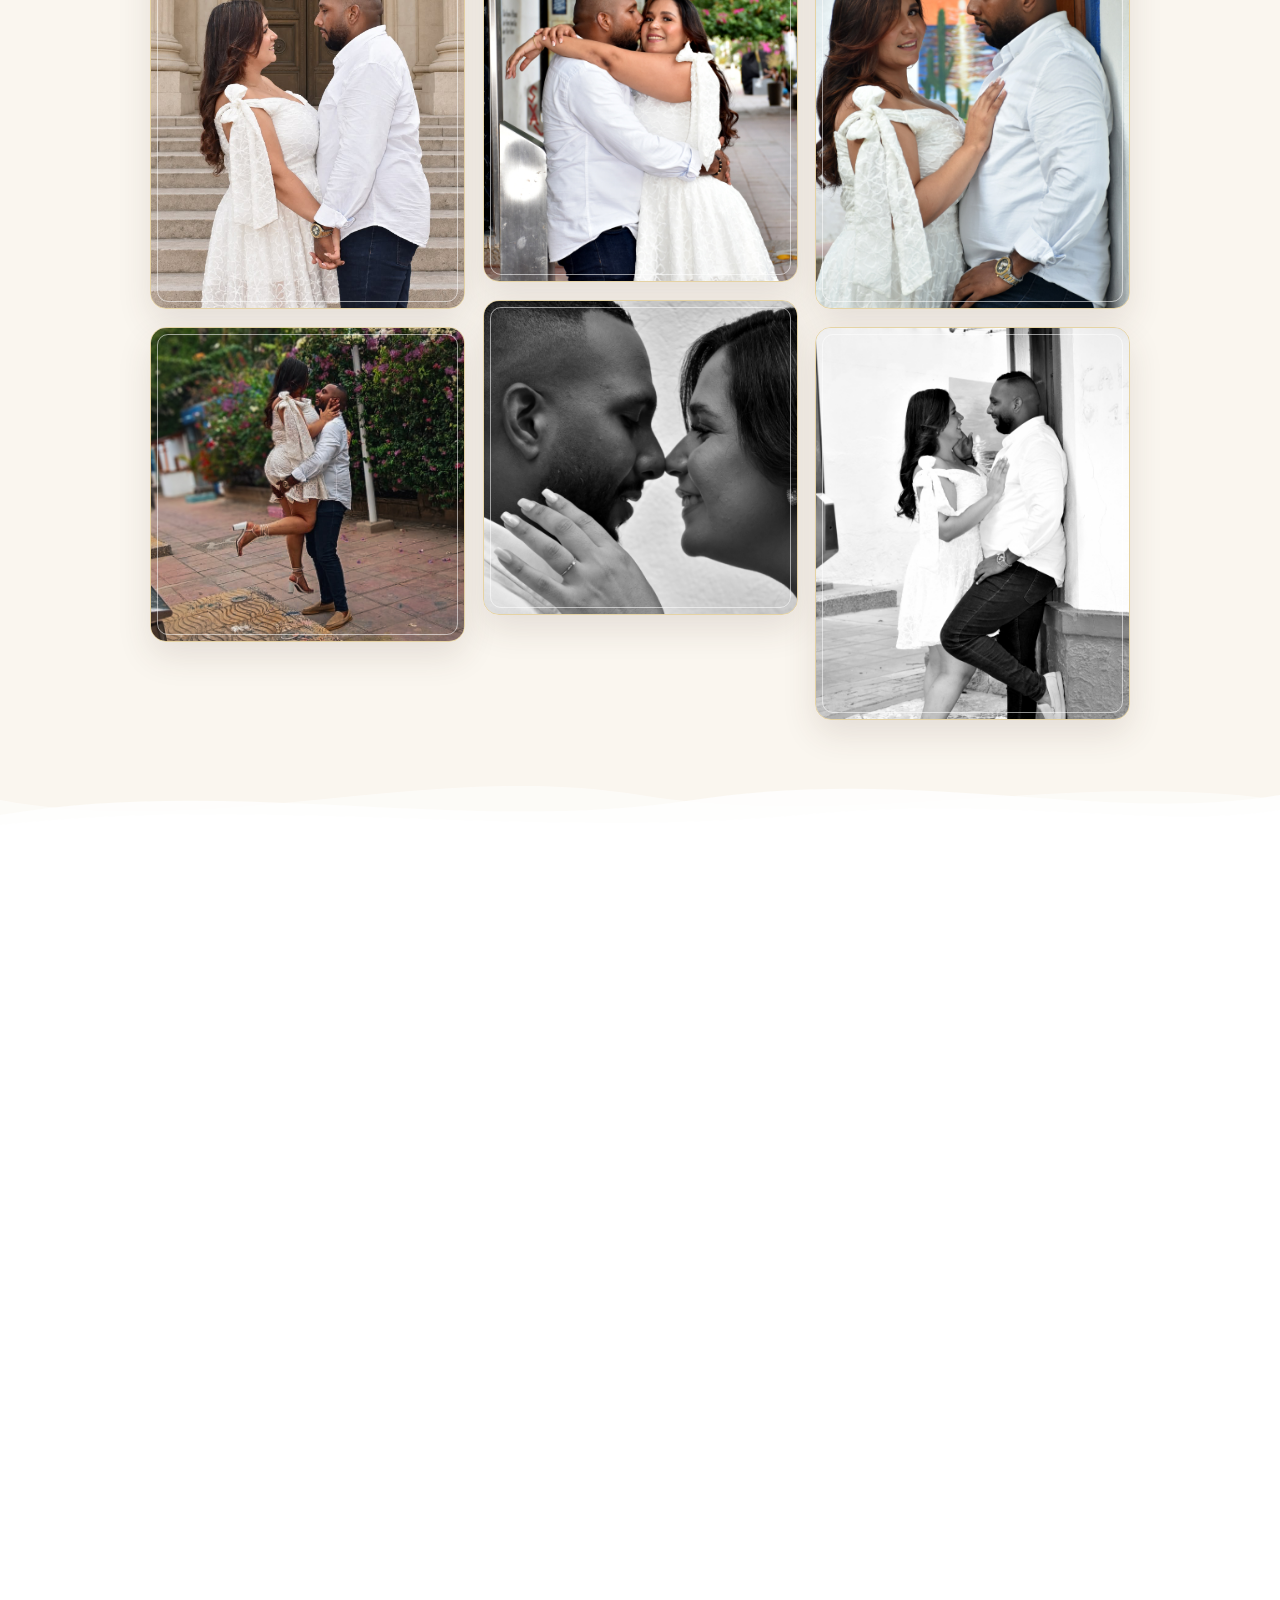
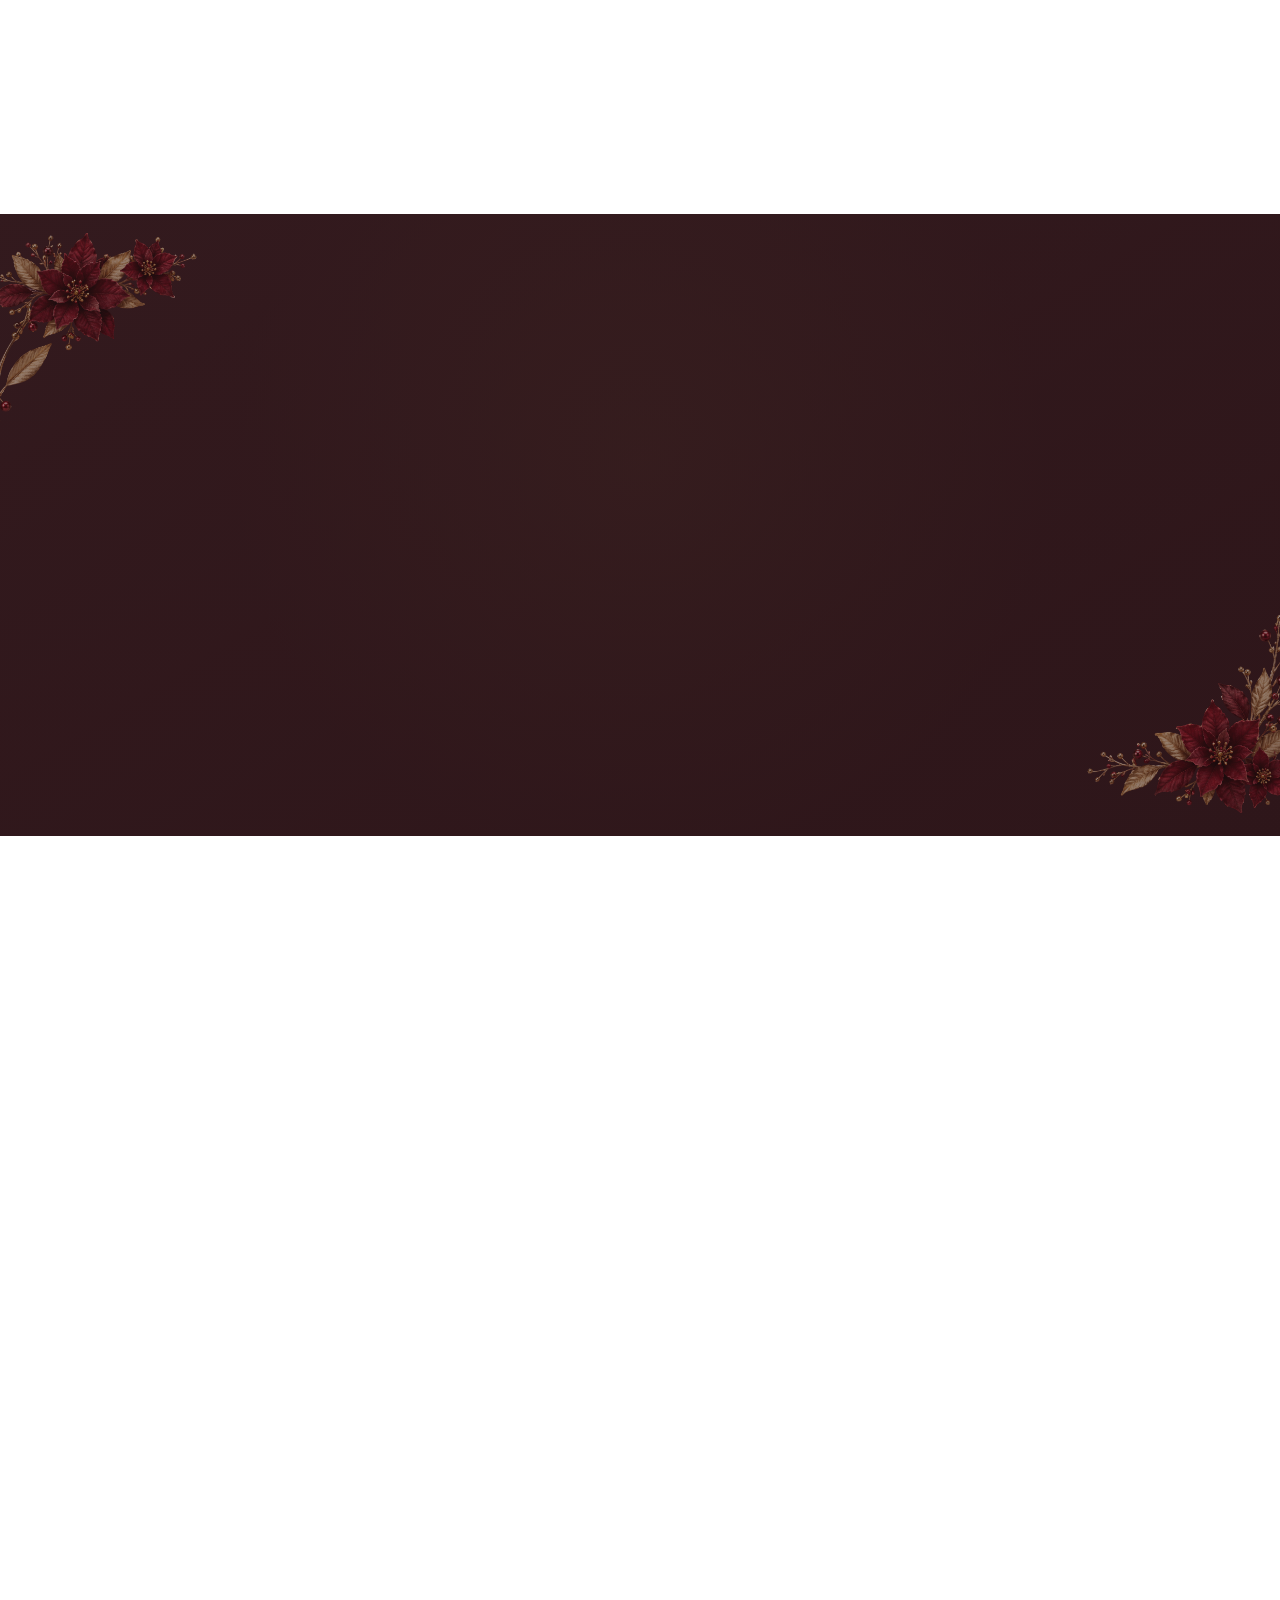
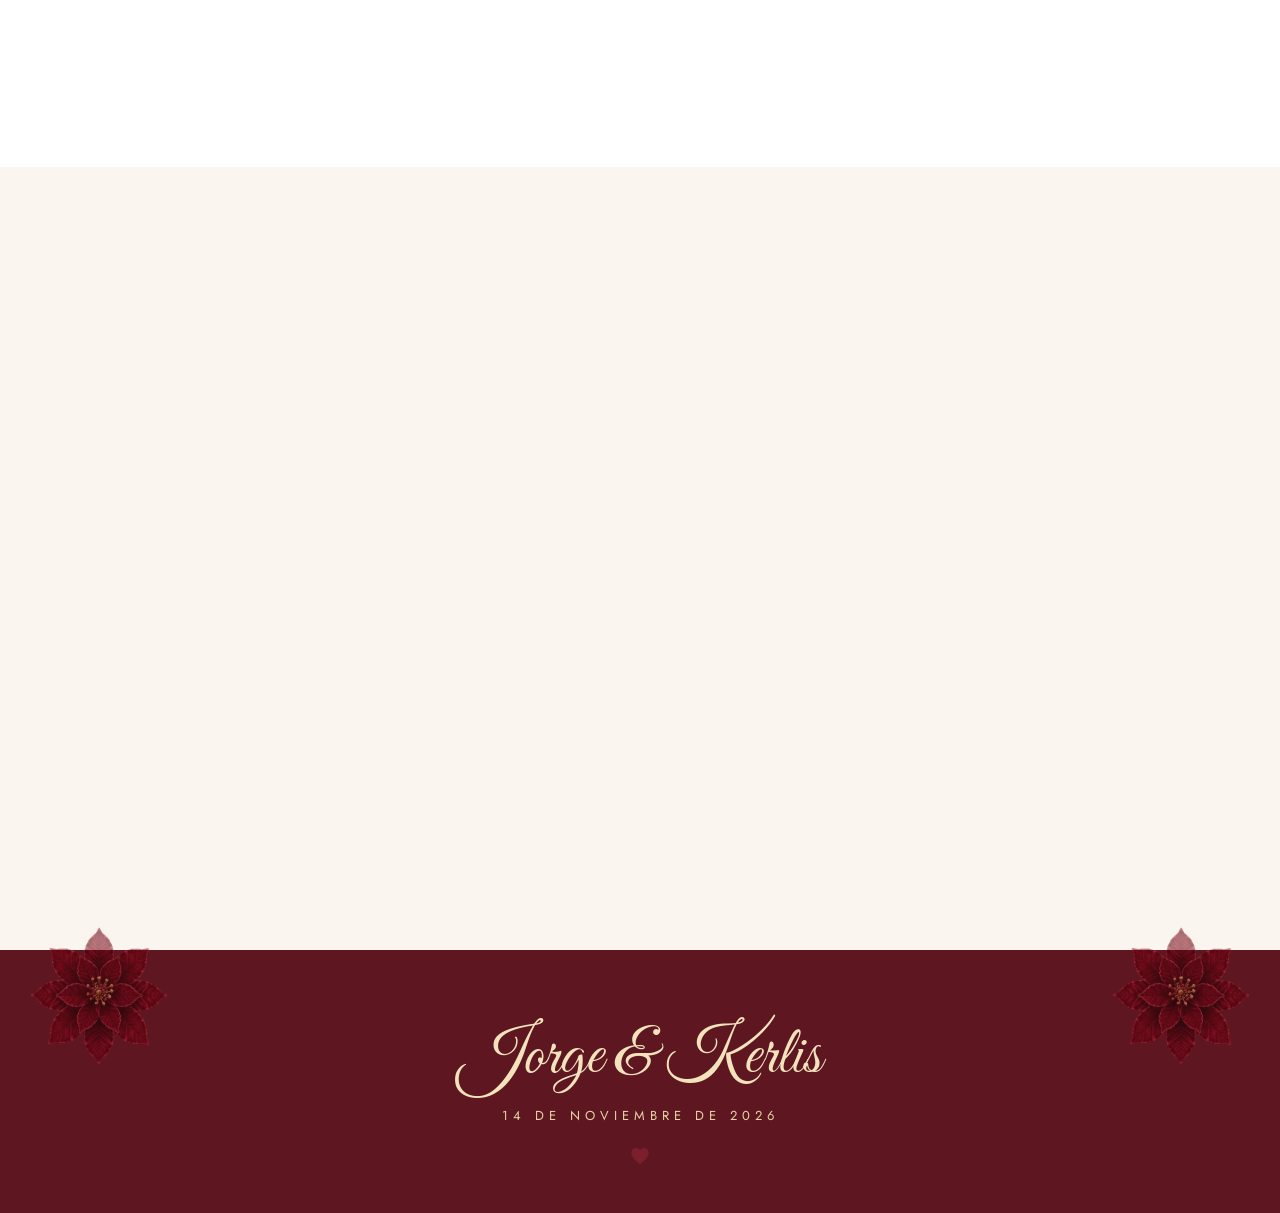
==== commit 0eb75e5c: "ramita cortada" ====
--- a/invitacion.html
+++ b/invitacion.html
@@ -218,8 +218,6 @@
     <div class="contenedor">
       <p class="etiqueta reveal">Nuestro amor</p>
       <h2 class="titulo-script reveal" style="--reveal-delay:.15s; margin-top:16px;">Dos años de historia</h2>
-      <img class="ramita reveal" style="--reveal-delay:.25s" src="assets/svg/ramita.svg" alt="" aria-hidden="true">
-
       <div class="mosaico">
         <div class="mosaico-item reveal mosaico-foto-1" style="--reveal-delay:.5s"><img src="assets/img/fotos/5ddb8d38-c09d-45ca-bfd3-2953fd0db373.jpeg" alt=""></div>
         <div class="mosaico-item reveal mosaico-foto-2" style="--reveal-delay:.1s"><img src="assets/img/fotos/58ff685e-831a-40f4-9503-2b99c45d3065.jpeg" alt=""></div>
--- a/css/styles.css
+++ b/css/styles.css
@@ -1124,35 +1124,35 @@
   font-family: var(--font-serif);
 }
 .pdf-marco {
-  margin: 26px;
+  margin: 20px;
   border: 2px solid var(--dorado);
   outline: 1px solid var(--dorado-suave);
   outline-offset: 5px;
-  padding: 54px 48px 44px;
+  padding: 40px 44px 34px;
   text-align: center;
   position: relative;
   background: linear-gradient(170deg, #fffdf8, var(--crema));
 }
-.pdf-flor { position: absolute; width: 130px; }
-.pdf-flor.si { top: 8px; left: 8px; }
-.pdf-flor.id { bottom: 8px; right: 8px; }
-.pdf-titulo { font-family: var(--font-script); font-size: 64px; color: var(--burdeos); line-height: 1.1; }
-.pdf-fecha { margin-top: 6px; font-family: var(--font-sans); letter-spacing: 5px; font-size: 14px; text-transform: uppercase; color: var(--dorado); }
-.pdf-ramita { width: 190px; margin: 0; }
-.pdf-para { margin-top:0; font-style: italic; font-size: 23px; color: var(--tinta-suave); }
-.pdf-nombre { font-family: var(--font-script); font-size: 58px; color: var(--burdeos); margin-top: 4px; word-break: break-word; }
-.pdf-detalles { margin-top: 8px; font-family: var(--font-sans); font-size: 13px; letter-spacing: 3px; text-transform: uppercase; color: var(--dorado); }
-.pdf-divisor { width: 70%; margin: 26px auto; height: 1px; background: linear-gradient(90deg, transparent, var(--dorado), transparent); }
-.pdf-sub { font-family: var(--font-script); font-size: 36px; color: var(--burdeos); }
-.pdf-linea { display: flex; justify-content: space-between; gap: 18px; margin-top: 12px; font-size: 18.5px; }
-.pdf-linea .hora { font-family: var(--font-sans); font-size: 14px; letter-spacing: 2px; color: var(--dorado); min-width: 92px; text-align: left; padding-top: 3px; }
+.pdf-flor { position: absolute; width: 100px; }
+.pdf-flor.si { top: 6px; left: 6px; }
+.pdf-flor.id { bottom: 6px; right: 6px; }
+.pdf-titulo { font-family: var(--font-script); font-size: 58px; color: var(--burdeos); line-height: 1.1; }
+.pdf-fecha { margin-top: 4px; font-family: var(--font-sans); letter-spacing: 5px; font-size: 13px; text-transform: uppercase; color: var(--dorado); }
+.pdf-ramita { width: 150px; margin: 10px auto 0; }
+.pdf-para { margin-top: 16px; font-style: italic; font-size: 20px; color: var(--tinta-suave); }
+.pdf-nombre { font-family: var(--font-script); font-size: 50px; color: var(--burdeos); margin-top: 4px; word-break: break-word; }
+.pdf-detalles { margin-top: 6px; font-family: var(--font-sans); font-size: 12px; letter-spacing: 2.5px; text-transform: uppercase; color: var(--dorado); }
+.pdf-divisor { width: 70%; margin: 16px auto; height: 1px; background: linear-gradient(90deg, transparent, var(--dorado), transparent); }
+.pdf-sub { font-family: var(--font-script); font-size: 32px; color: var(--burdeos); }
+.pdf-linea { display: flex; justify-content: space-between; gap: 14px; margin-top: 8px; font-size: 16px; line-height: 1.35; }
+.pdf-linea .hora { font-family: var(--font-sans); font-size: 12px; letter-spacing: 1.5px; color: var(--dorado); min-width: 68px; text-align: left; padding-top: 2px; }
 .pdf-linea .dato { text-align: left; font-style: italic; color: var(--tinta); }
-.pdf-hashtag { margin-top: 26px; font-family: var(--font-sans); font-size: 14px; letter-spacing: 3px; color: var(--burdeos); }
-.pdf-nota { margin-top: 10px; font-size: 15.5px; font-style: italic; color: var(--tinta-suave); }
-.pdf-direccion { margin-top: 10px; font-size: 16.5px; line-height: 1.5; }
-.pdf-dir-tipo { font-family: var(--font-sans); font-size: 12.5px; letter-spacing: 3px; text-transform: uppercase; color: var(--dorado); }
+.pdf-hashtag { margin-top: 16px; font-family: var(--font-sans); font-size: 13px; letter-spacing: 2.5px; color: var(--burdeos); }
+.pdf-nota { margin-top: 6px; font-size: 14px; font-style: italic; color: var(--tinta-suave); }
+.pdf-direccion { margin-top: 8px; font-size: 15px; line-height: 1.4; }
+.pdf-dir-tipo { font-family: var(--font-sans); font-size: 11px; letter-spacing: 2.5px; text-transform: uppercase; color: var(--dorado); }
 .pdf-dir-nombre { font-style: italic; color: var(--burdeos); font-weight: 600; }
-.pdf-dir-dir { color: var(--tinta-suave); font-size: 15px; }
+.pdf-dir-dir { color: var(--tinta-suave); font-size: 13.5px; }
 
 /* ============================================================
    MEDIA QUERIES — MÓVIL
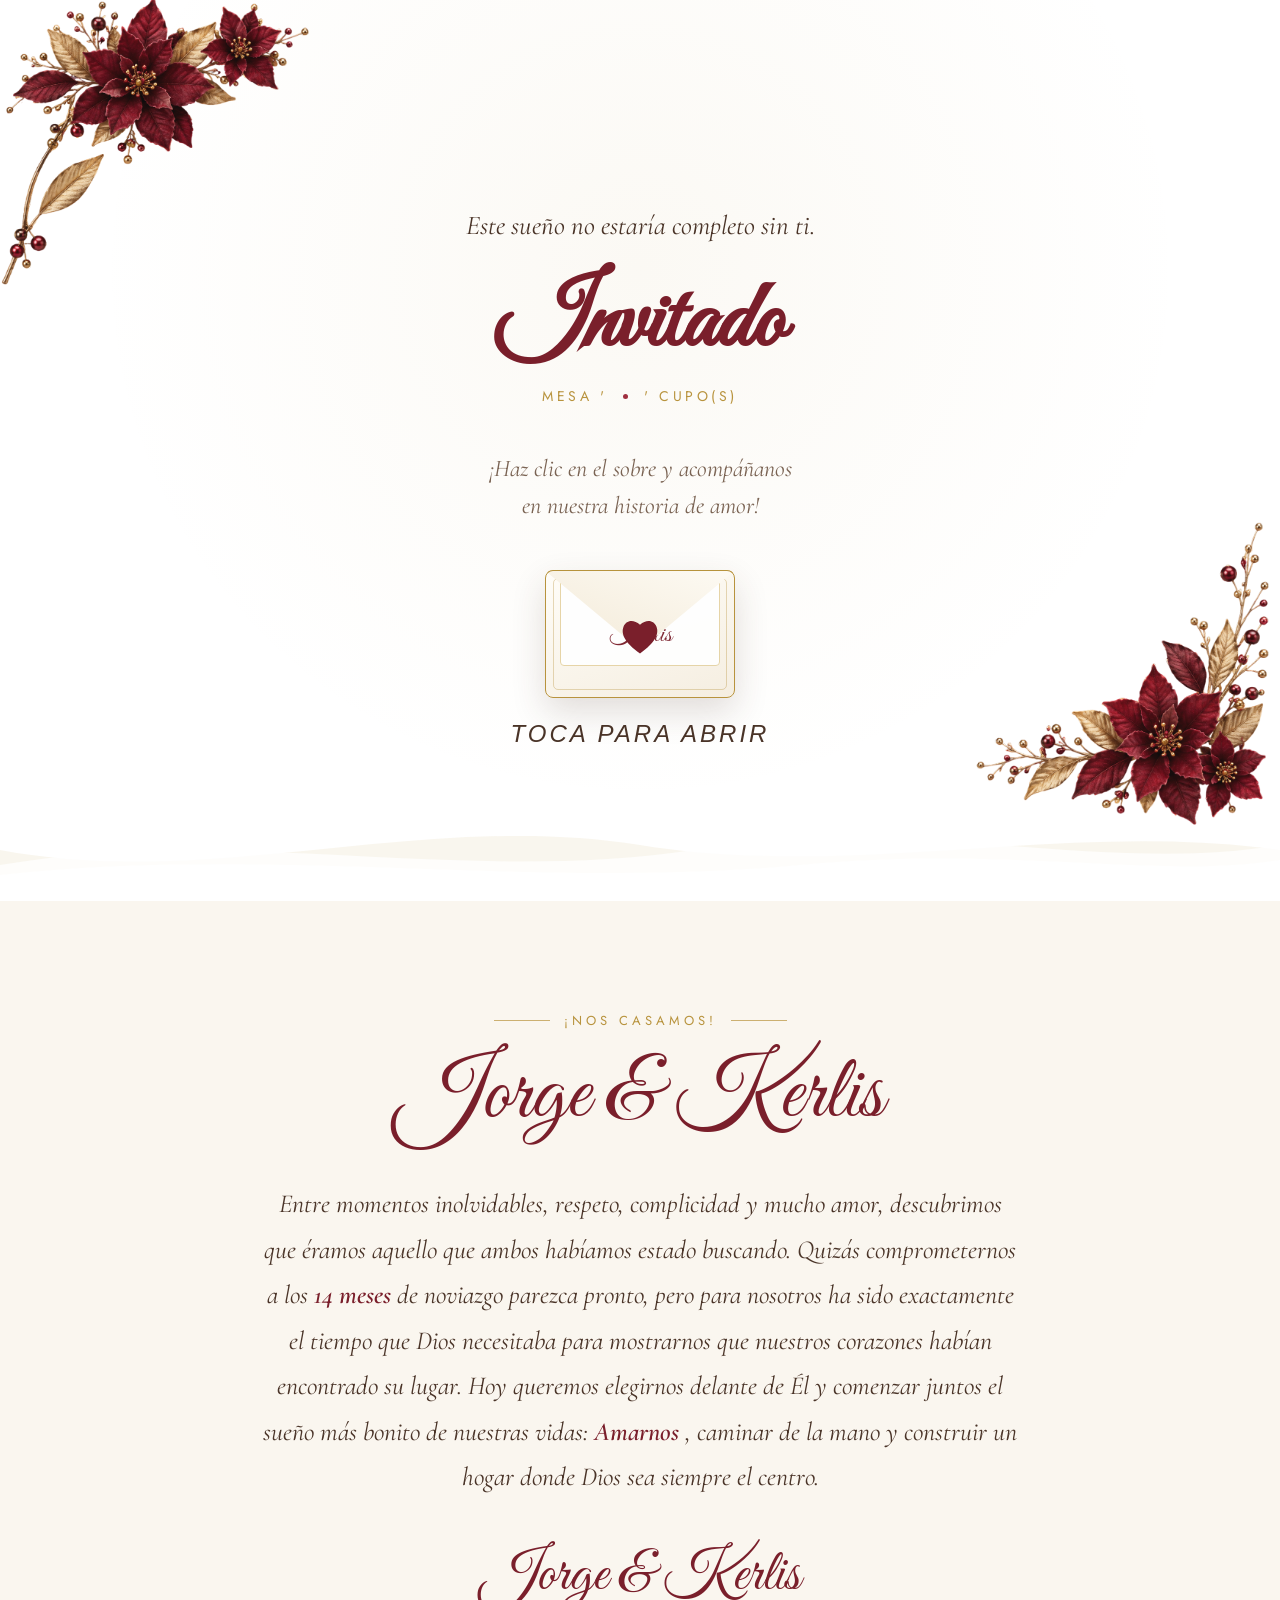
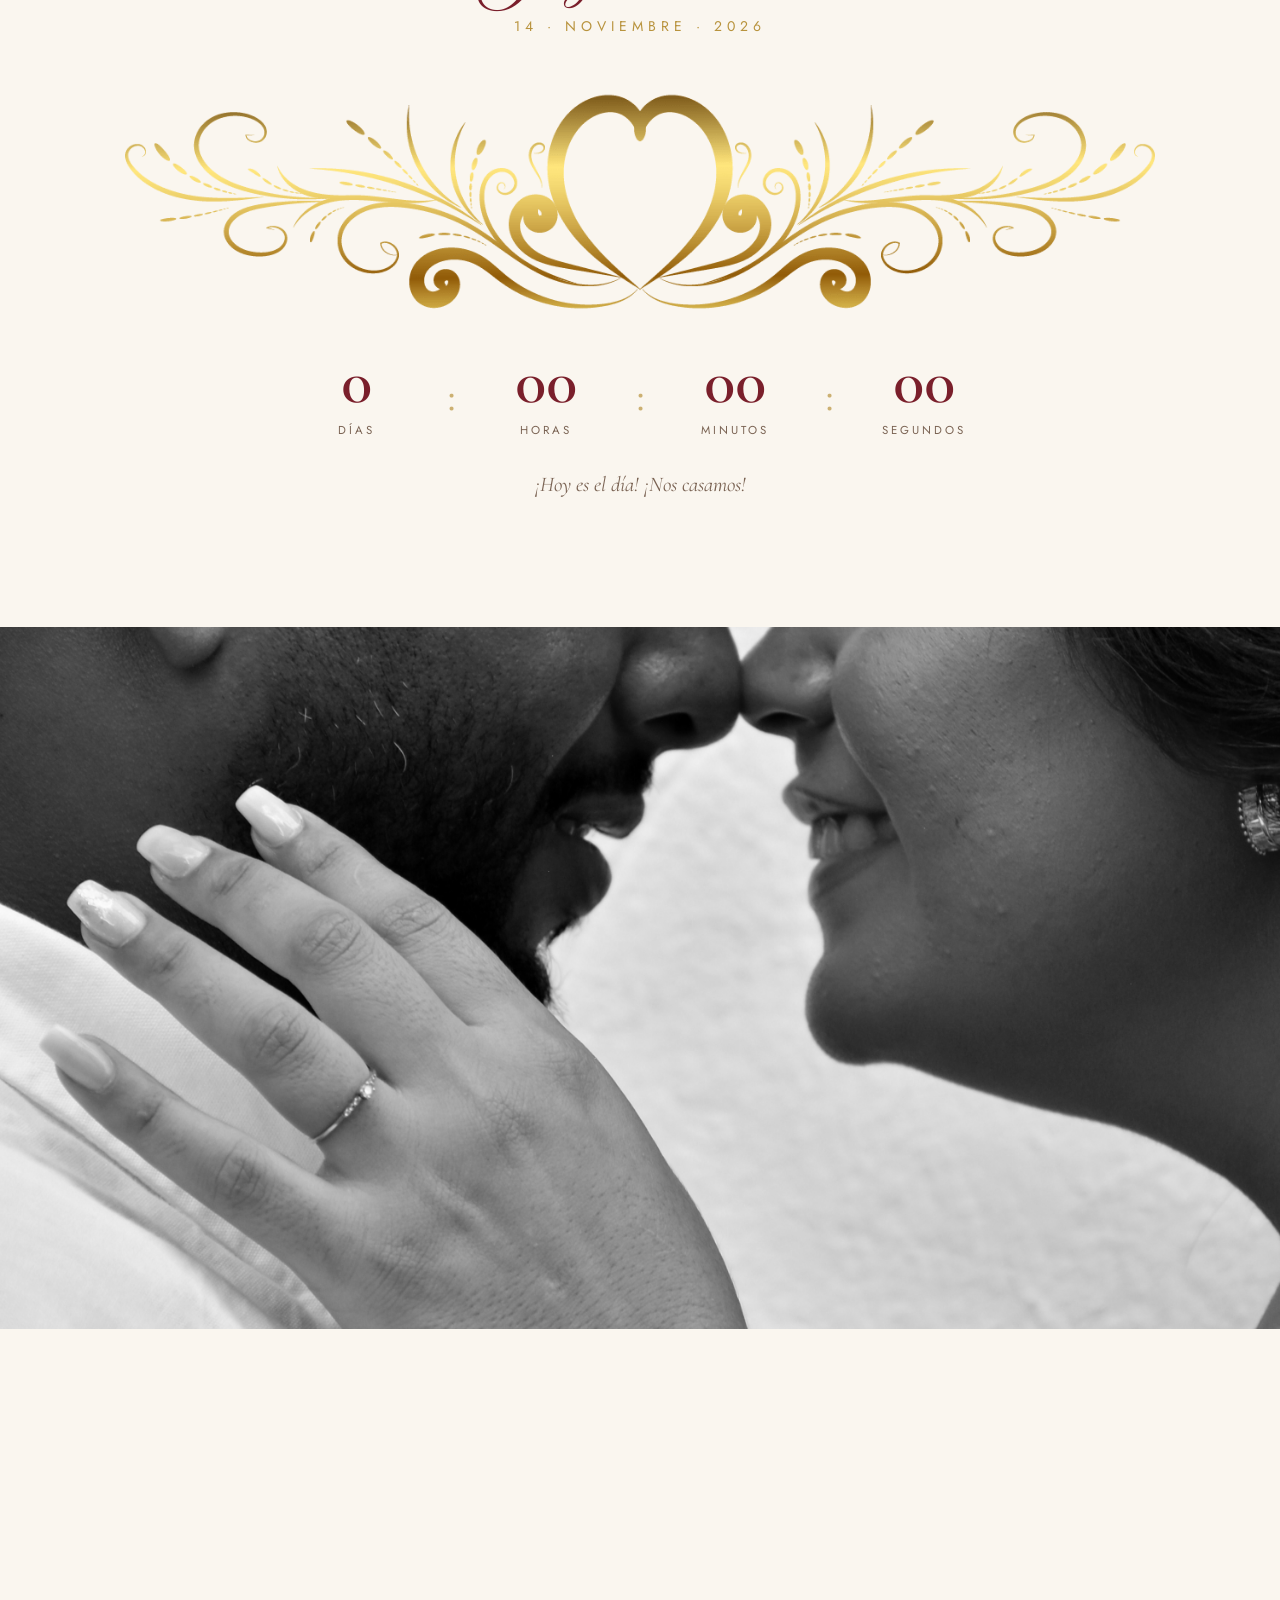
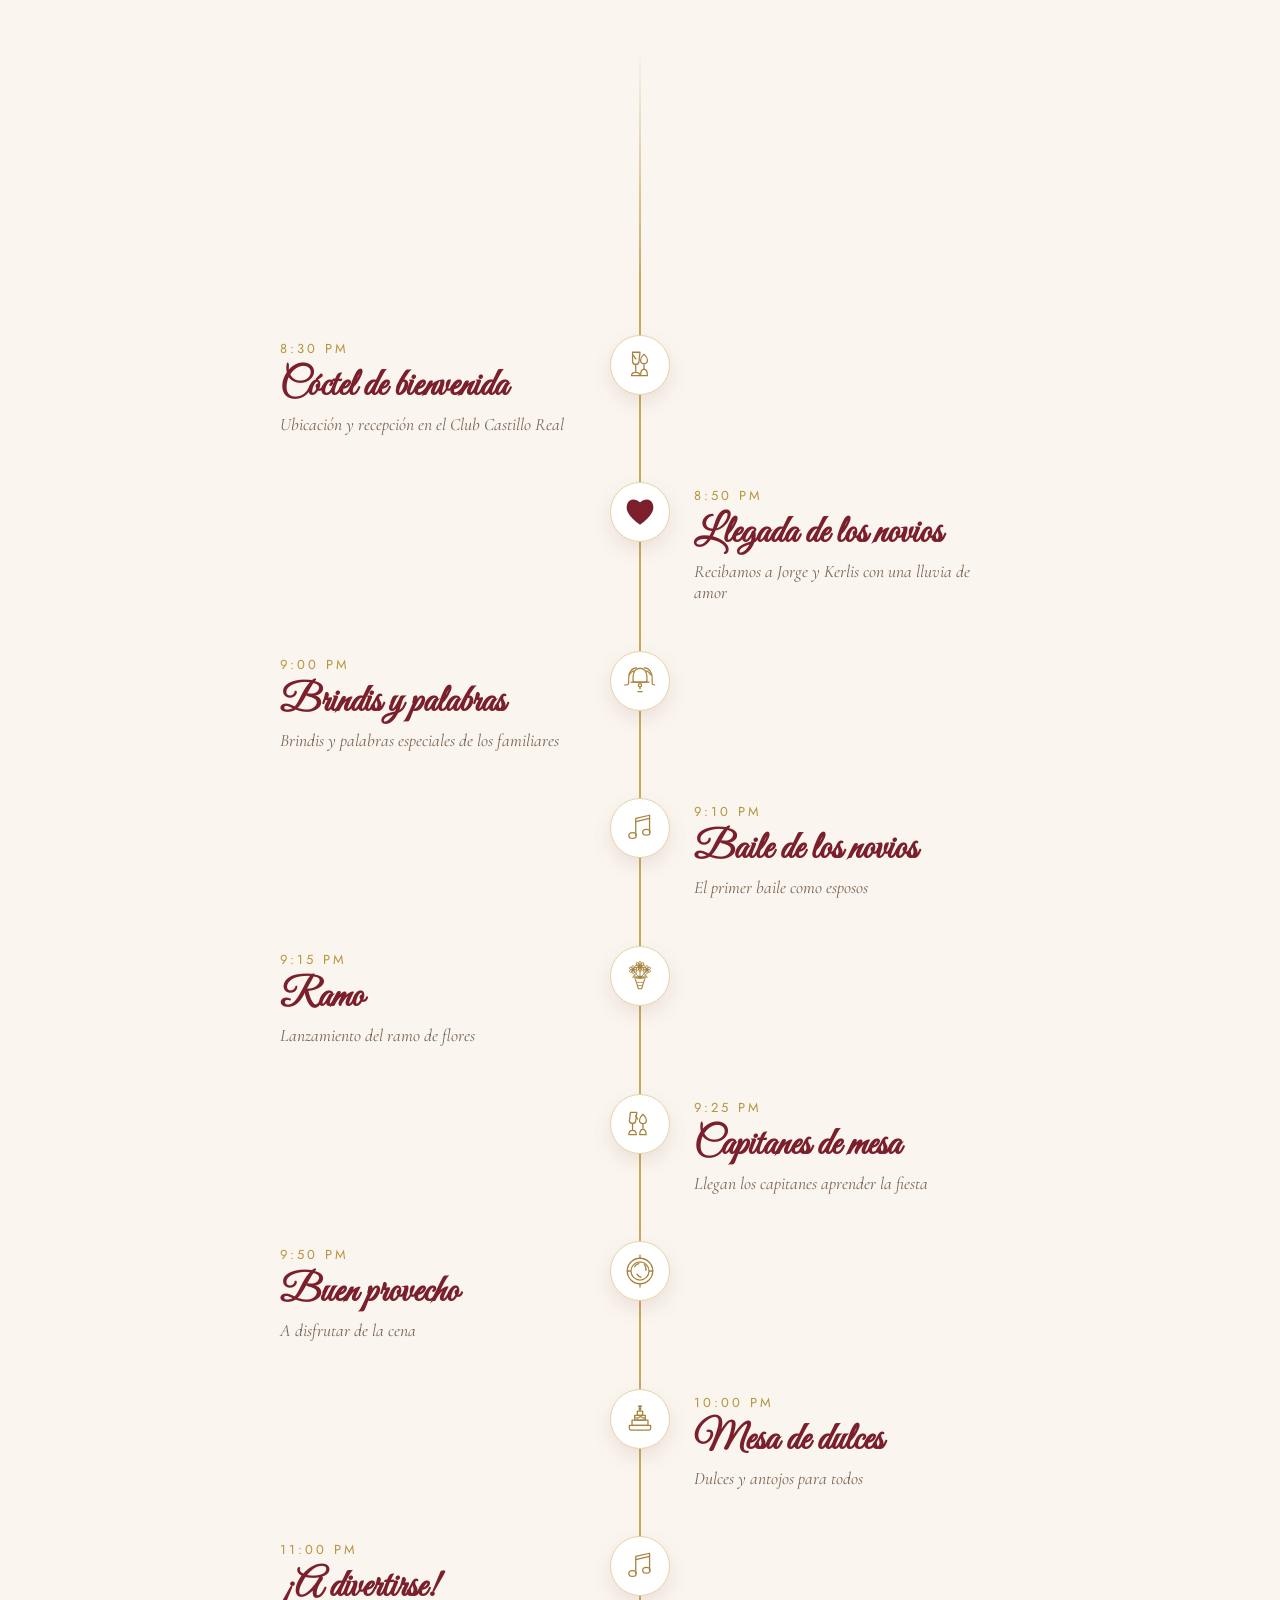
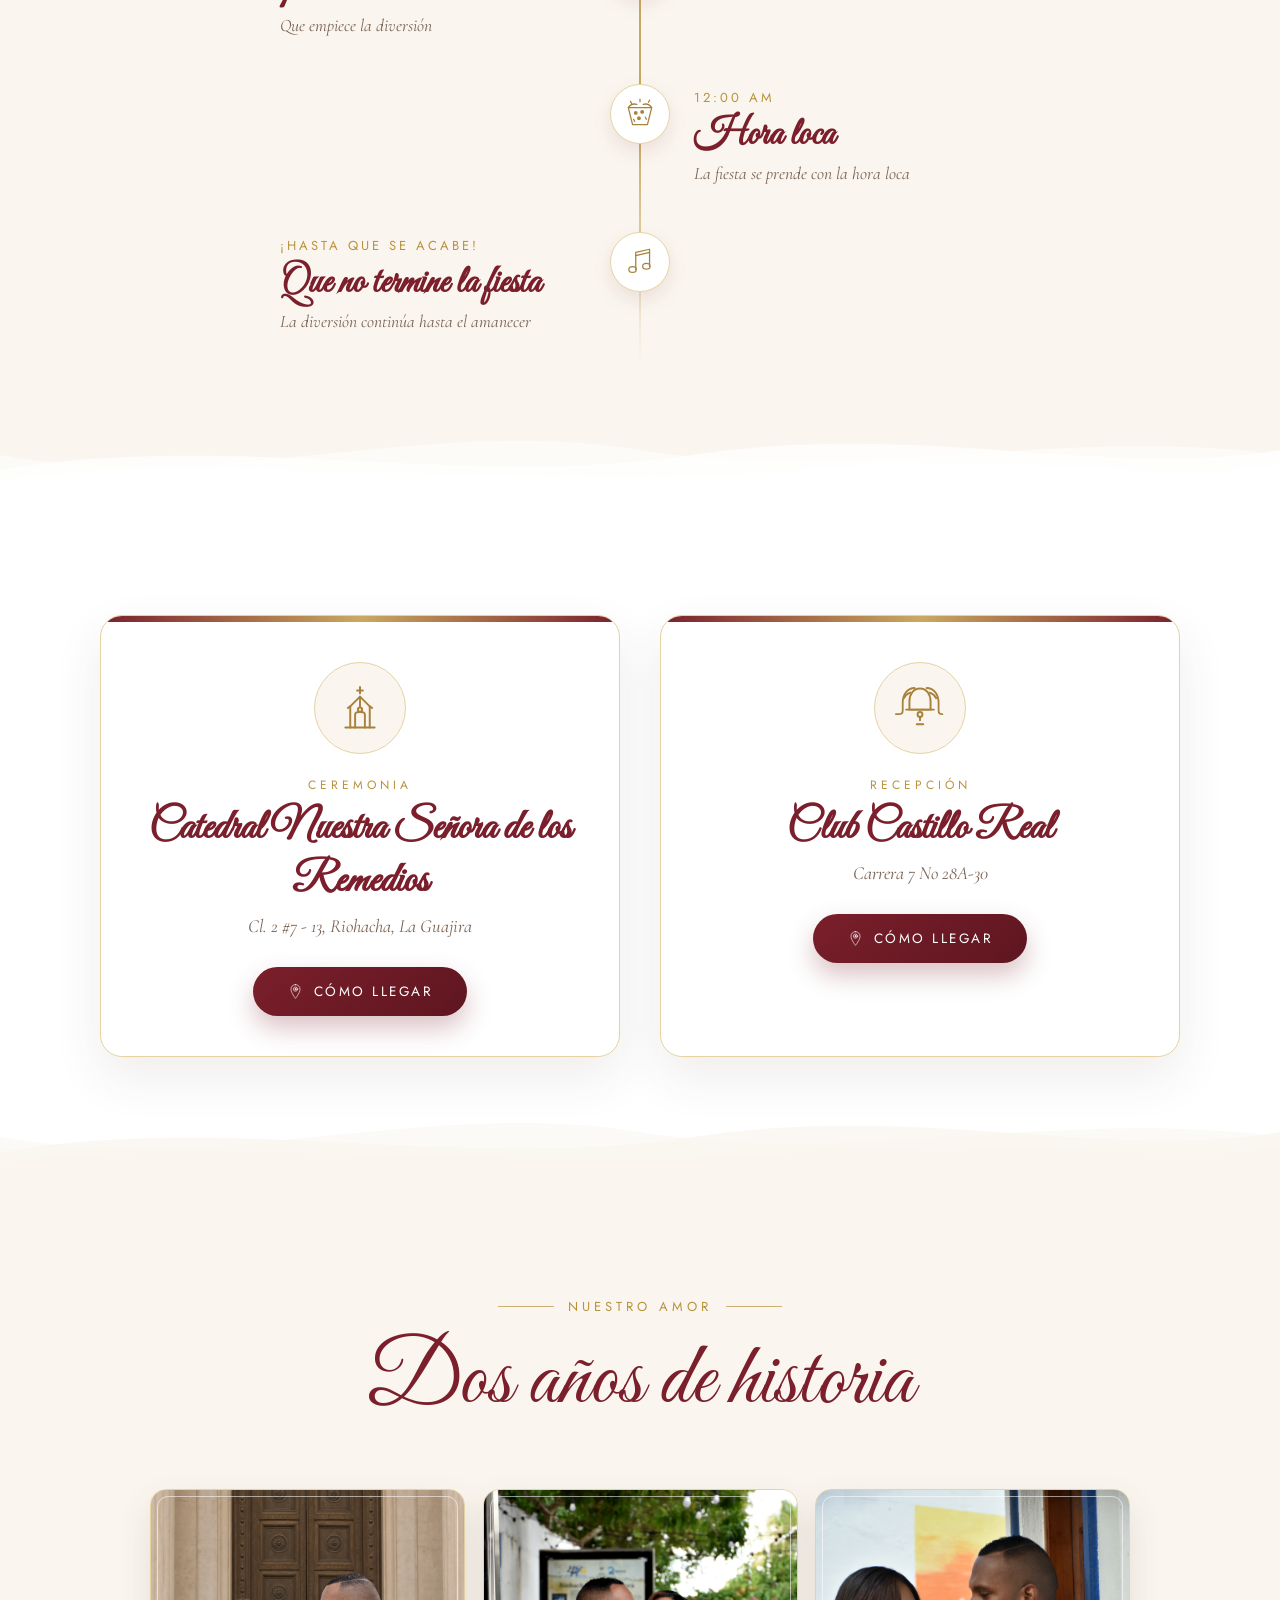
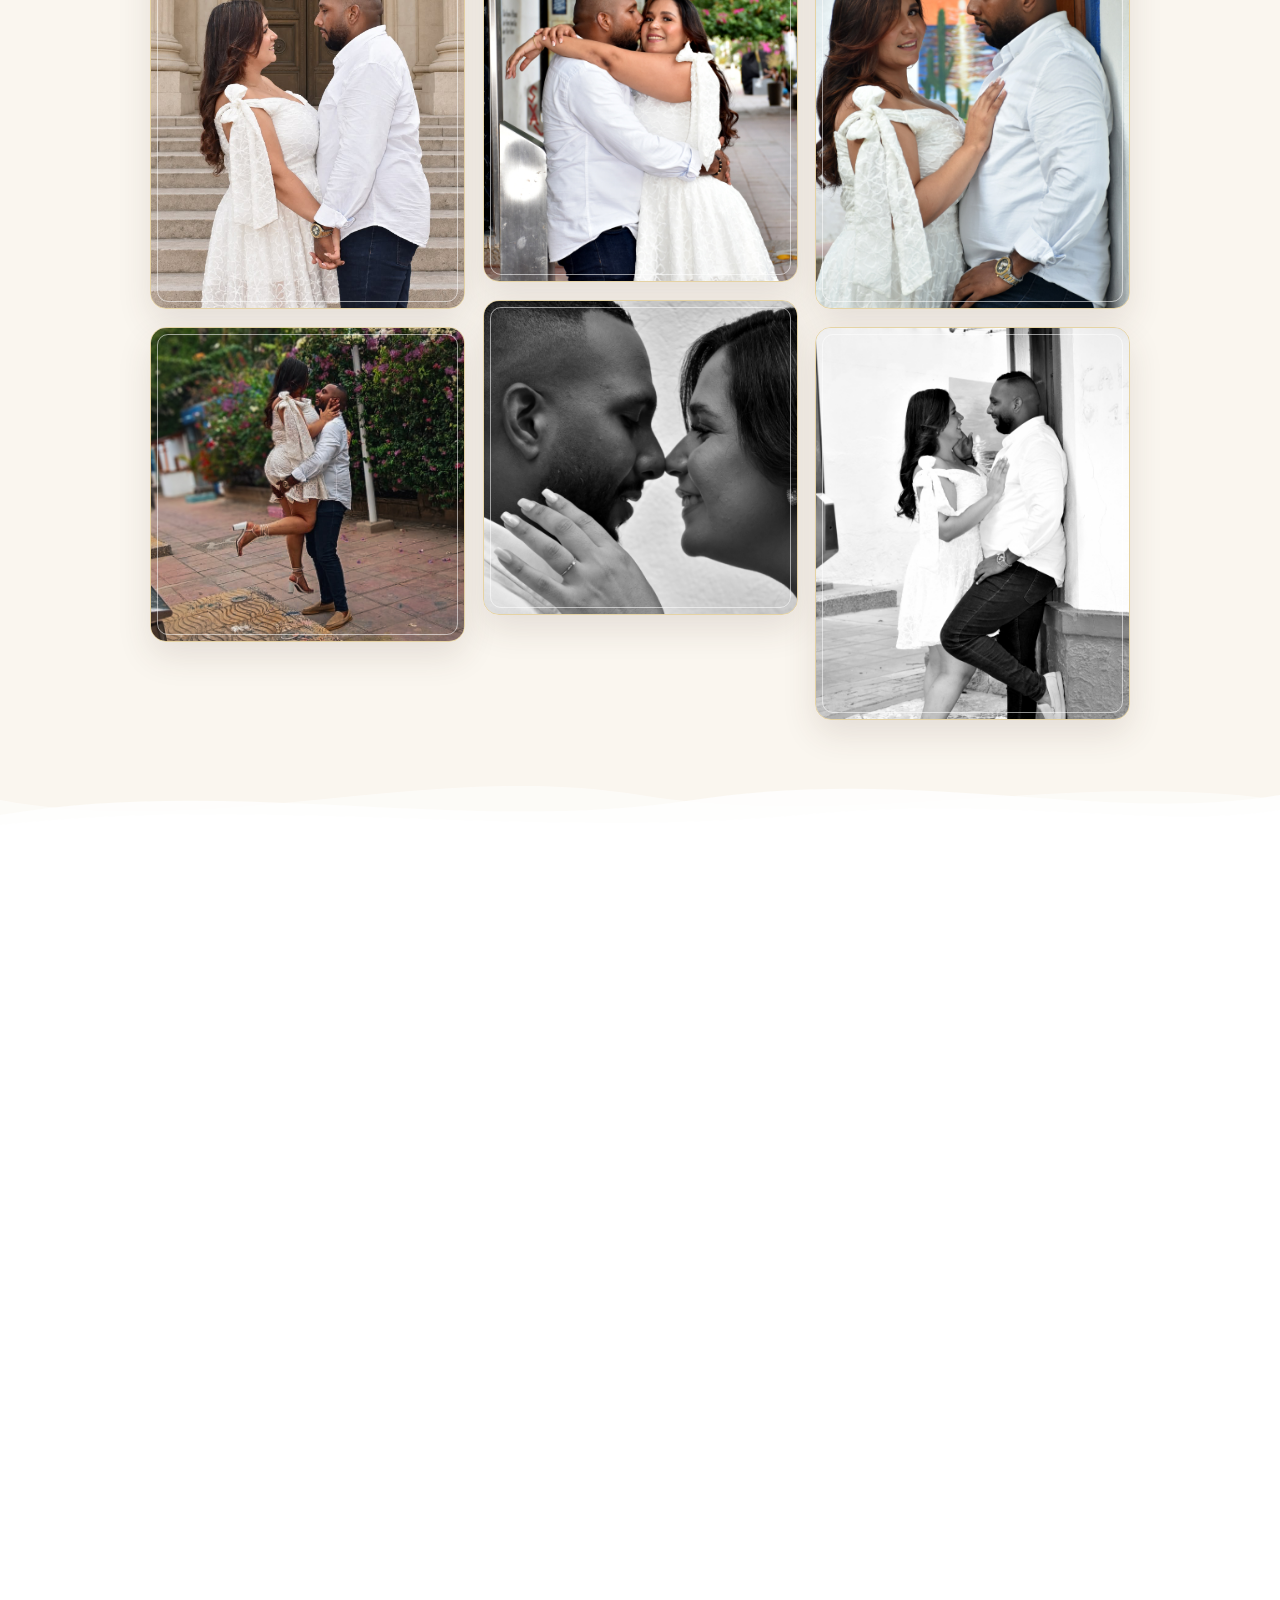
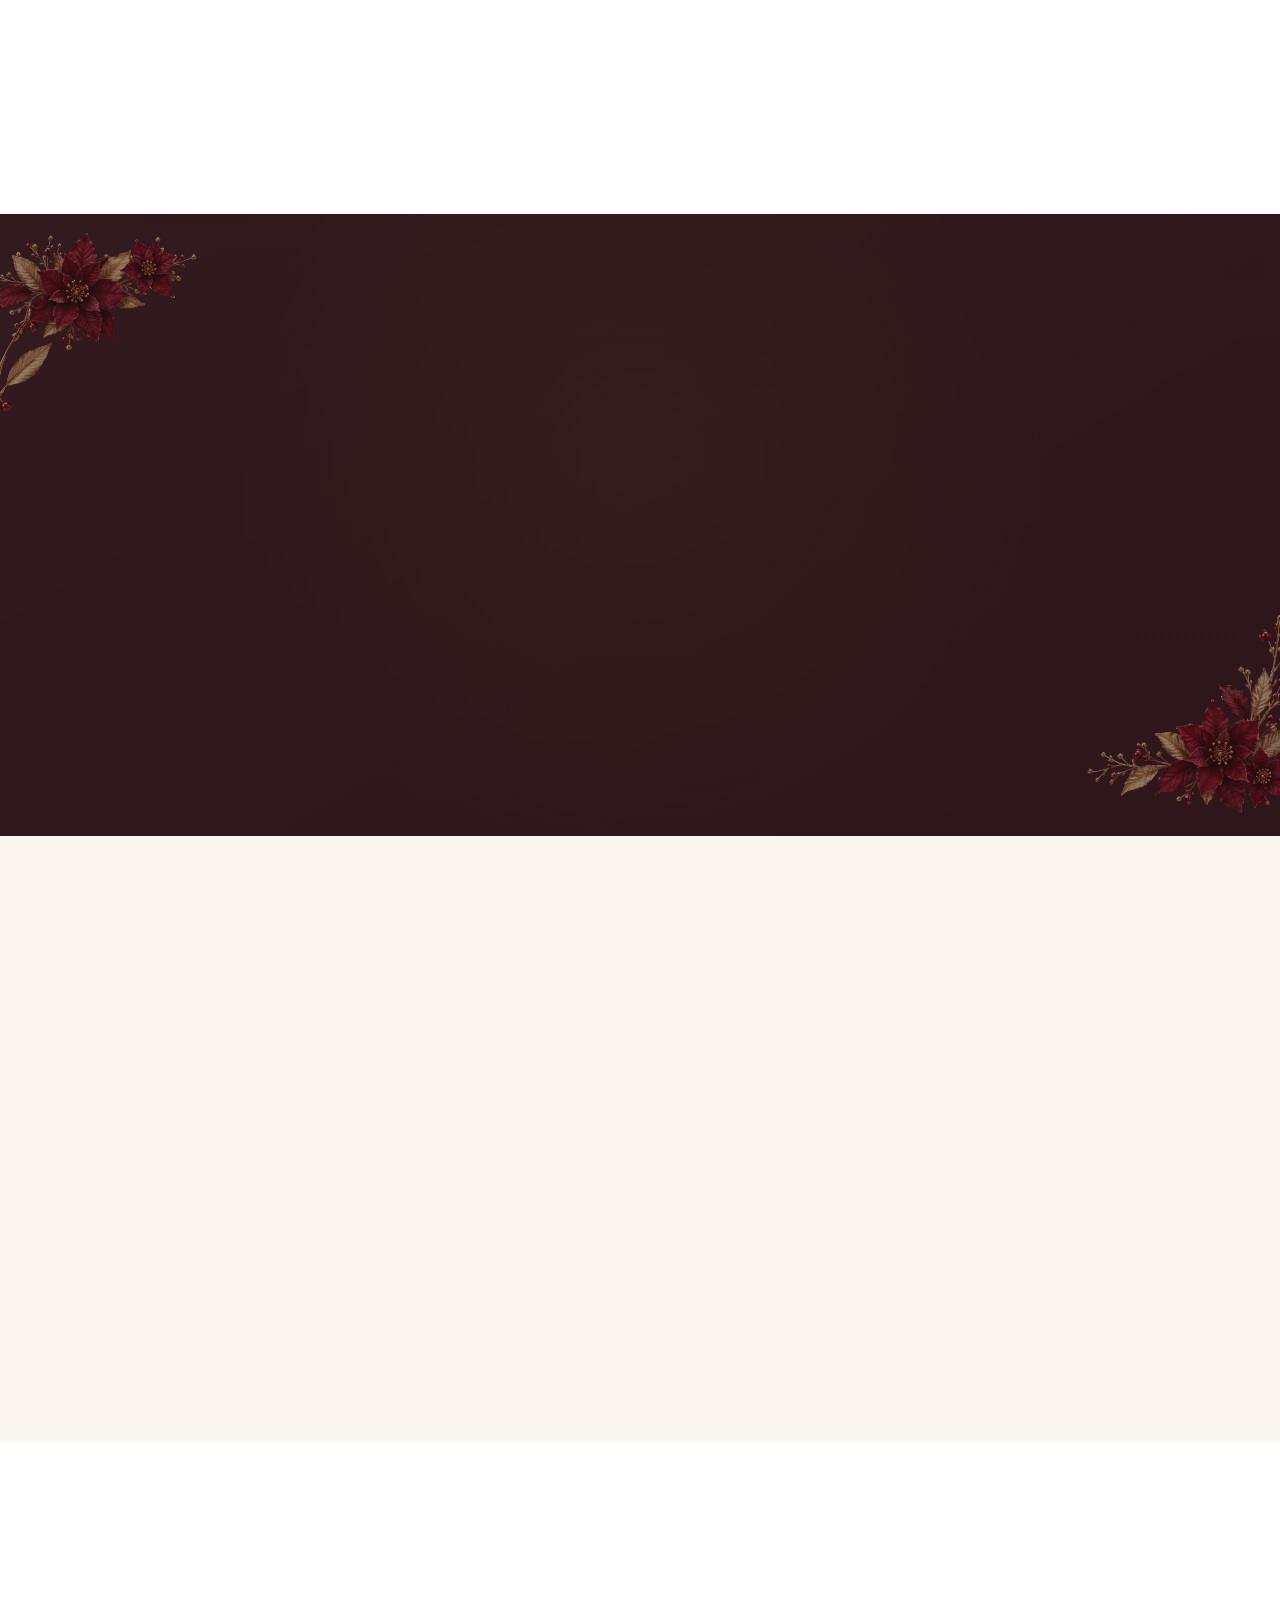
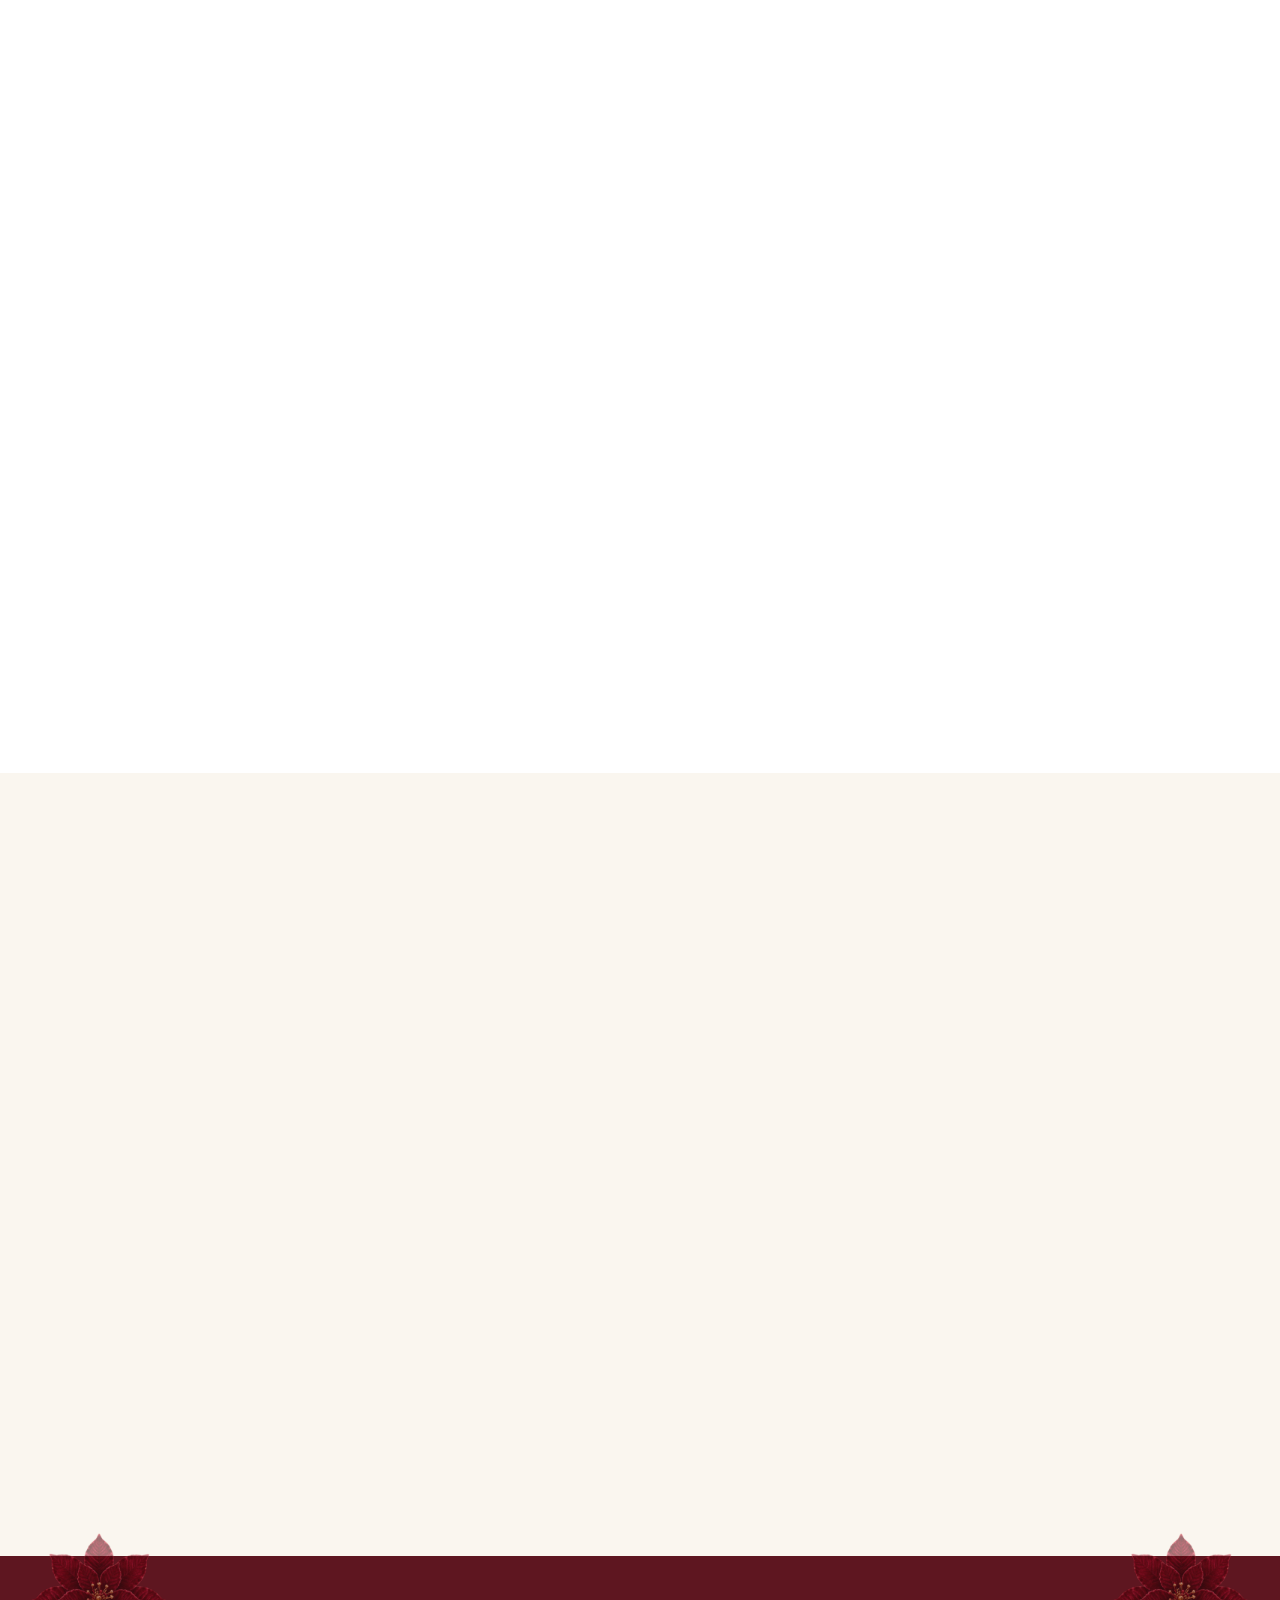
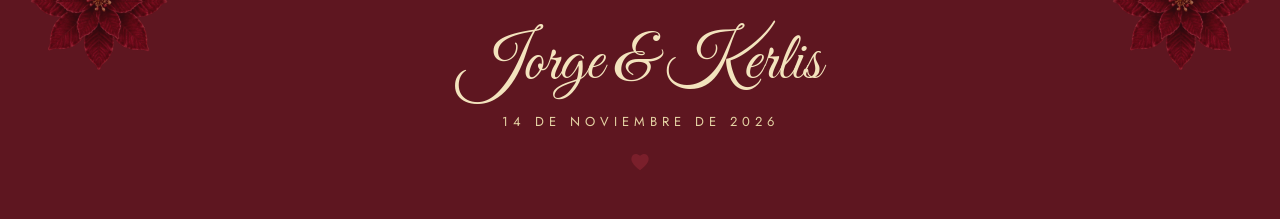
==== commit 1e8f25eb: "feat: sección niños con icono de cama, tarjeta de participar y PDF optimizado - Nueva sección 'Y a l" ====
--- a/invitacion.html
+++ b/invitacion.html
@@ -172,7 +172,8 @@
   <section class="seccion seccion-crema seccion-itinerario" aria-label="Itinerario del evento">
     <div class="contenedor">
       <p class="etiqueta reveal">Itinerario</p>
-      <h2 class="titulo-script reveal" style="--reveal-delay:.15s; margin-top:16px;">Nuestro gran dí­a</h2>
+      <h2 class="titulo-script reveal" style="--reveal-delay:.15s; margin-top:16px;">Nuestro gran día</h2>
+      <p class="participante-badge" id="participante-badge" style="display:none;">Tarjeta de participar · Solo ceremonia</p>
 
       <div class="itinerario-lista" id="itinerario-lista"><!-- se llena con JS --></div>
     </div>
@@ -306,7 +307,21 @@
   </section>
 
   <!-- ==================================================
-       10. LLUVIA DE SOBRES
+       10. Y A LOS NIÑOS...
+  ==================================================== -->
+  <section class="seccion seccion-crema seccion-ninos" aria-label="Y a los niños">
+    <div class="contenedor">
+      <p class="etiqueta reveal">Y a los niños...</p>
+      <h2 class="titulo-script reveal" style="--reveal-delay:.15s; margin-top:16px;">¡Buenas noches!</h2>
+      <img class="ninos-icono reveal" style="--reveal-delay:.25s" src="assets/svg/icono-nino-cama.svg" alt="Niño durmiendo en la cama" aria-hidden="true">
+      <p class="ninos-texto reveal" style="--reveal-delay:.35s">
+        Recuerda llevar a los más pequeños a dormir antes de asistir.
+      </p>
+    </div>
+  </section>
+
+  <!-- ==================================================
+       11. LLUVIA DE SOBRES
   ==================================================== -->
   <section class="seccion seccion-blanca seccion-sobres" aria-label="Lluvia de sobres">
     <div class="contenedor">
@@ -332,7 +347,7 @@
   </section>
 
   <!-- ==================================================
-       11. CONFIRMAR ASISTENCIA
+       12. CONFIRMAR ASISTENCIA
   ==================================================== -->
   <section class="seccion seccion-crema seccion-confirmacion" aria-label="Confirmar asistencia">
     <div class="contenedor">
--- a/css/styles.css
+++ b/css/styles.css
@@ -529,6 +529,19 @@
 /* ============================================================
    5. ITINERARIO
 ================================================================= */
+.participante-badge {
+  display: inline-block;
+  margin-top: 14px;
+  font-family: var(--font-sans);
+  font-size: 12px;
+  letter-spacing: 2.5px;
+  text-transform: uppercase;
+  color: var(--dorado);
+  border: 1.5px solid var(--dorado-suave);
+  border-radius: 999px;
+  padding: 8px 22px;
+  background: var(--blanco);
+}
 .seccion-itinerario { text-align: center; }
 
 .itinerario-lista {
@@ -874,7 +887,39 @@
 .compartir-flor.id { bottom: 12px; right: -30px; }
 
 /* ============================================================
-   10. LLUVIA DE SOBRES
+   10. Y A LOS NIÑOS
+================================================================= */
+.seccion-ninos { text-align: center; }
+.ninos-icono {
+  width: 130px;
+  margin: 22px auto 0;
+  display: block;
+}
+.ninos-texto {
+  margin-top: 30px;
+  font-size: clamp(22px, 3.4vw, 30px);
+  font-style: italic;
+  color: var(--tinta);
+  line-height: 1.6;
+  position: relative;
+  display: inline-block;
+  padding: 0 30px;
+}
+.ninos-texto::before,
+.ninos-texto::after {
+  content: '"';
+  font-family: var(--font-script);
+  font-size: 60px;
+  color: var(--dorado);
+  opacity: 0.5;
+  position: absolute;
+  top: -18px;
+}
+.ninos-texto::before { left: -8px; }
+.ninos-texto::after { right: -8px; }
+
+/* ============================================================
+   11. LLUVIA DE SOBRES
 ================================================================= */
 .seccion-sobres { text-align: center; }
 .sobre-contenido {
@@ -1069,6 +1114,35 @@
 }
 .campo-doble { display: grid; grid-template-columns: 1fr 1fr; gap: 18px; }
 @media (max-width: 480px) { .campo-doble { grid-template-columns: 1fr; } }
+
+.campo-check { margin-top: 4px; }
+.check-label {
+  display: flex;
+  align-items: center;
+  gap: 12px;
+  cursor: pointer;
+  user-select: none;
+}
+.check-label input[type="checkbox"] {
+  width: 20px;
+  height: 20px;
+  accent-color: var(--burdeos);
+  cursor: pointer;
+  flex-shrink: 0;
+}
+.check-texto {
+  font-family: var(--font-sans);
+  font-size: 14px;
+  letter-spacing: 1.5px;
+  text-transform: uppercase;
+  color: var(--tinta);
+}
+.check-nota {
+  font-size: 11px;
+  color: var(--tinta-suave);
+  letter-spacing: 1px;
+  text-transform: none;
+}
 
 .link-generado {
   margin-top: 30px;
